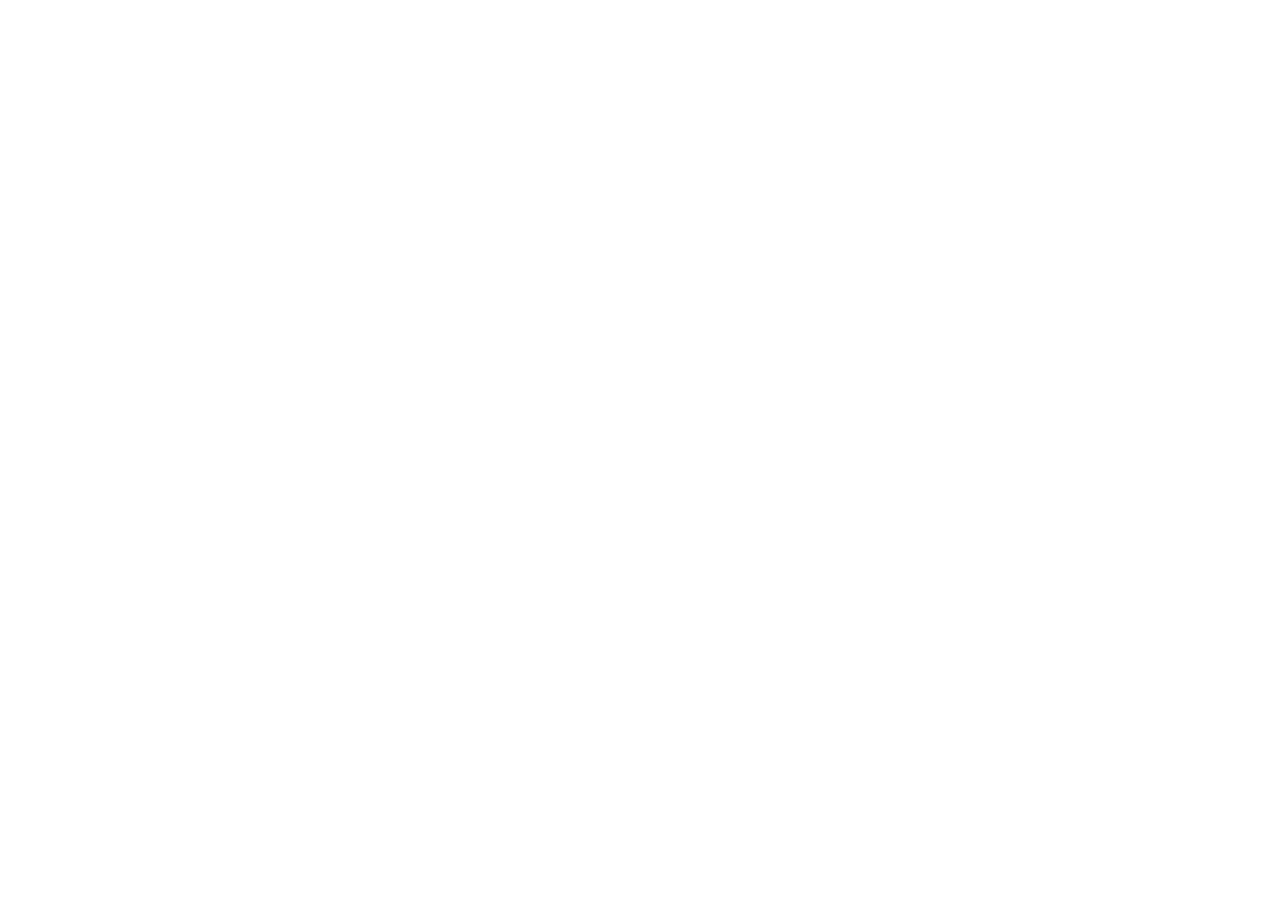
==== index.html @ adbd4cb7 "création du dépôt, arborescence des fichiers et structure HTML de base" ====
<!DOCTYPE html>
<html lang="en">
<head>
    <meta charset="UTF-8">
    <meta name="viewport" content="width=device-width, initial-scale=1.0">
    <title>AfriConnect Summit 2026 | Le Carrefour de la Tech Panafricaine</title>
    <link rel="stylesheet" href="css/style.css">
</head>
<body>
    












    <script src="js/main.js"></script>
</body>
</html>
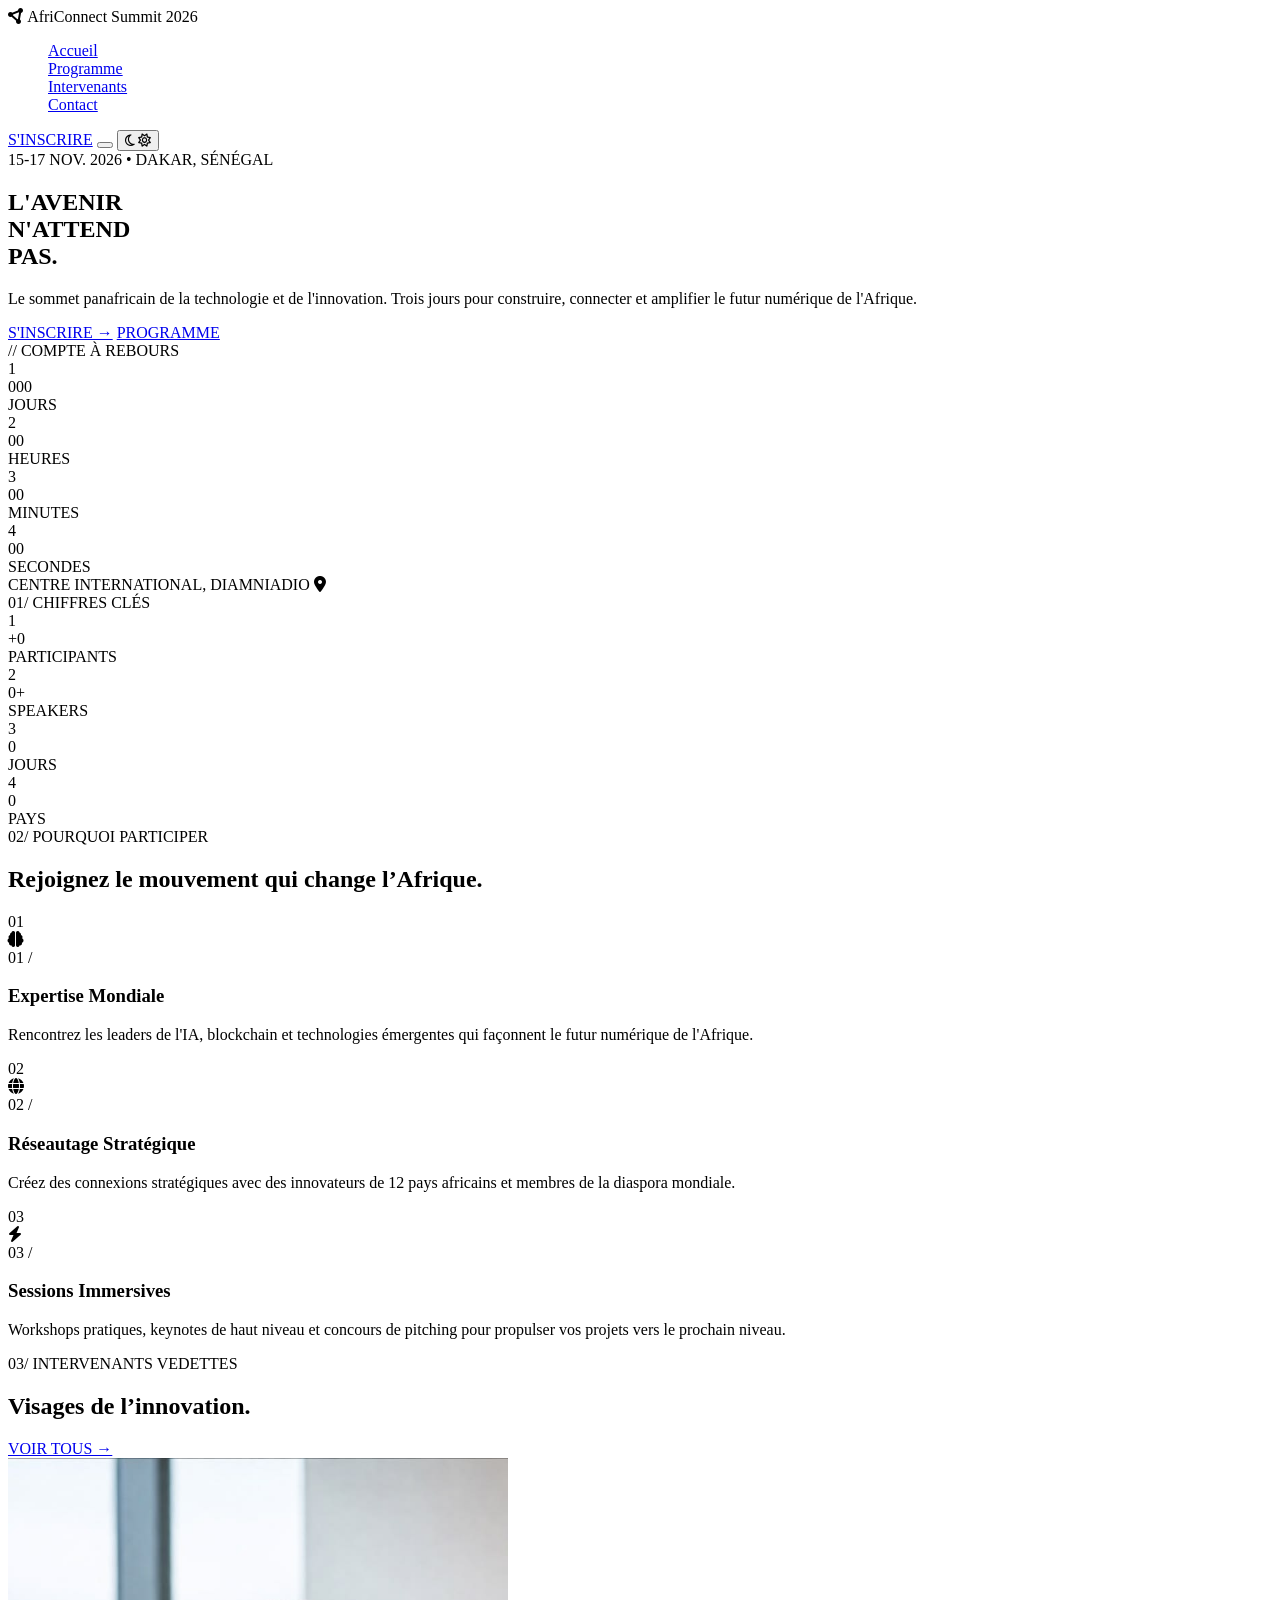
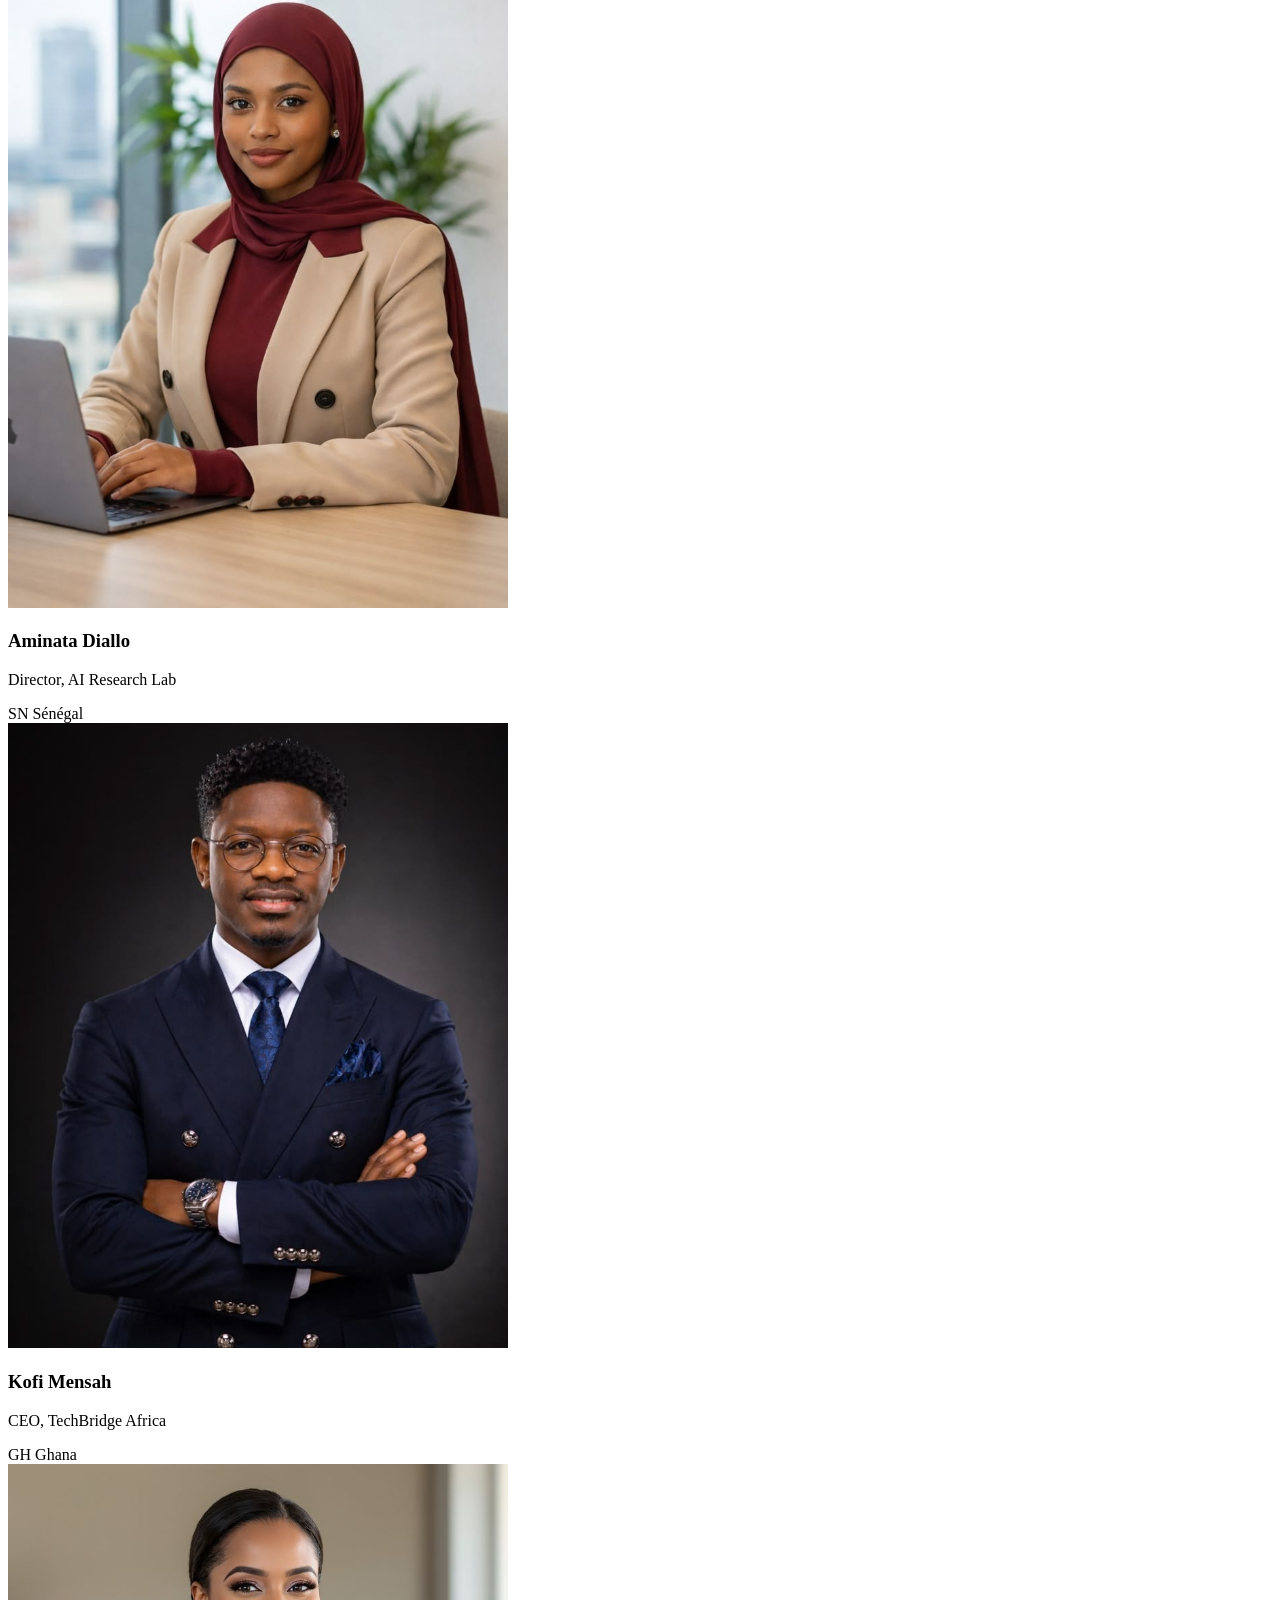
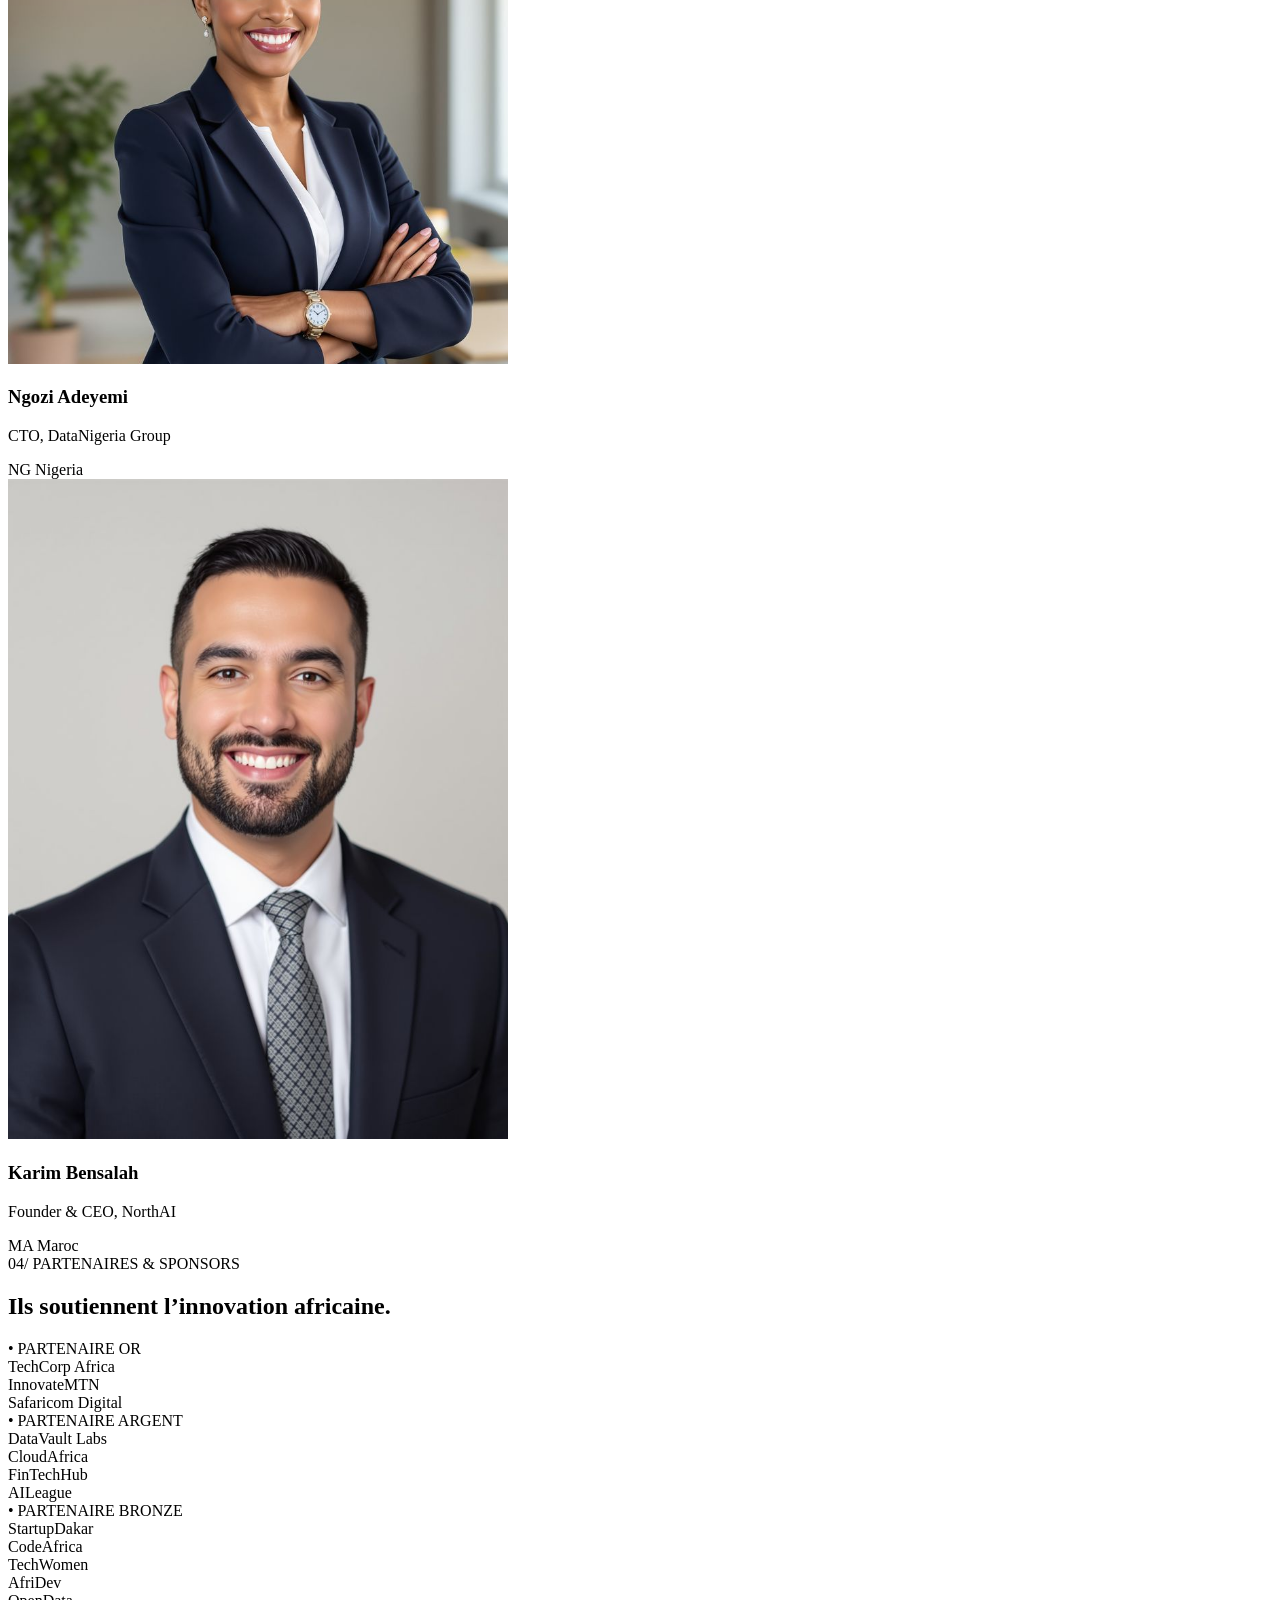
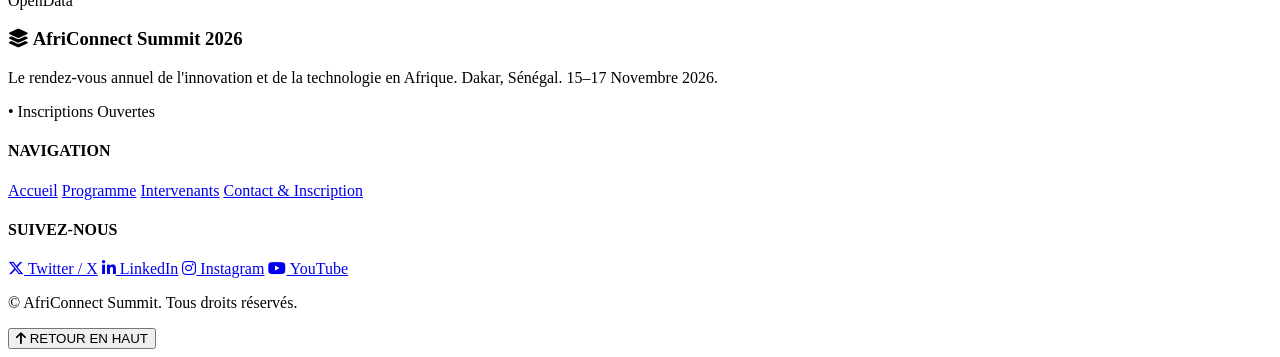
==== commit 5944c9ef: "HTML:structure complète des 4 pages avec sections et contenu texte" ====
--- a/index.html
+++ b/index.html
@@ -1,25 +1,363 @@
 <!DOCTYPE html>
-<html lang="en">
+<html lang="fr">
 <head>
     <meta charset="UTF-8">
     <meta name="viewport" content="width=device-width, initial-scale=1.0">
     <title>AfriConnect Summit 2026 | Le Carrefour de la Tech Panafricaine</title>
     <link rel="stylesheet" href="css/style.css">
+    <link rel="stylesheet" href="https://cdnjs.cloudflare.com/ajax/libs/font-awesome/6.4.0/css/all.min.css">
 </head>
 <body>
-    
-
-
-
-
-
-
-
-
-
-
-
-
-    <script src="js/main.js"></script>
+<nav class="navbar">
+  <div class="nav-container">
+    <i class="fa-solid fa-circle-nodes logo-icon"></i>
+    <span>AfriConnect <span class="anim-logo">Summit 2026</span></span>
+    
+    <ul class="nav-menu" id="navMenu" type="none">
+      <li class="li-nav"><a href="#index.html" class="nav-lien">Accueil</a></li>
+      <li class="li-nav"><a href="#programme.html" class="nav-lien">Programme</a></li>
+      <li class="li-nav"><a href="#intervenants.html" class="nav-lien">Intervenants</a></li>
+      <li class="li-nav"><a href="#contact.html" class="nav-lien">Contact</a></li>
+    </ul>
+    
+    <a href="#contact.html" class="cta-btn">S'INSCRIRE</a>
+    
+    <button class="hamburger" id="hamburger" aria-label="Ouvrir le menu">
+      <span class="bar"></span>
+      <span class="bar"></span>
+      <span class="bar"></span>
+    </button>
+    
+    <button id="mode-sombre" class="theme-btn" aria-label="Changer de thème">
+      <i class="fa-regular fa-moon icon-moon"></i>
+      <i class="fa-regular fa-sun icon-sun"></i>
+    </button>
+  </div>
+</nav>
+
+<section class="section">
+  <div class="hero-container">
+    
+    <div class="hero-content">
+      <div class="hero-meta fade-in">
+        <span class="meta-dot"></span> 15-17 NOV. 2026 • DAKAR, SÉNÉGAL
+      </div>
+      
+      <h1 class="hero-titre">
+        <span class="titre-noir">L'AVENIR</span><br>
+        <span class="titre-lumiere">N'ATTEND</span><br>
+        <span class="titre-noir">PAS.</span>
+      </h1>
+      
+      <p class="hero-soustitre">
+        Le sommet panafricain de la technologie et de l'innovation. 
+        Trois jours pour construire, connecter et amplifier le futur numérique de l'Afrique.
+      </p>
+      
+      <div class="hero-actions">
+        <a href="#inscrire" class="btn-primary">S'INSCRIRE &rarr;</a>
+        <a href="#programme" class="btn-secondary">PROGRAMME</a>
+      </div>
+    </div>
+
+    <div class="hero-comptearebours">
+      <div class="compte-rebours">// COMPTE À REBOURS</div>
+      
+      <div class="rebours-grille">
+        <div class="compte-box">
+          <span class="couleur-nombre">1</span>
+          <div class="nombre" id="jours">000</div>
+          <div class="label">JOURS</div>
+        </div>
+        
+        <div class="compte-box">
+          <span class="couleur-nombre">2</span>
+          <div class="nombre" id="heures">00</div>
+          <div class="label">HEURES</div>
+        </div>
+        
+        <div class="compte-box">
+          <span class="couleur-nombre">3</span>
+          <div class="nombre" id="minutes">00</div>
+          <div class="label">MINUTES</div>
+        </div>
+        
+        <div class="compte-box">
+          <span class="couleur-nombre">4</span>
+          <div class="nombre" id="secondes">00</div>
+          <div class="label">SECONDES</div>
+        </div>
+      </div>
+      
+      <div class="rebours-footer">
+        CENTRE INTERNATIONAL, DIAMNIADIO 
+        <i class="fa-solid fa-location-dot location-icon"></i>
+      </div>
+    </div>
+
+  </div>
+</section>
+
+<section class="chiffre-cles">
+  <div class="stat-container">
+    
+    <div class="entete">
+      <span class="section-nombre">01/</span>
+      <span class="section-titre">CHIFFRES CLÉS</span>
+    </div>
+
+    <div class="section-grille-cartes">
+      
+      <div class="section-carte carte-bleu">
+        <span class="couleur-chiffre">1</span>
+        <div class="stat-nombre">
+          <span>+</span><span class="compteur" data-target="1200">0</span>
+        </div>
+        <div class="stat-label">PARTICIPANTS</div>
+      </div>
+
+      <div class="section-carte carte-blanc">
+        <span class="couleur-chiffre">2</span>
+        <div class="stat-nombre">
+          <span class="compteur" data-target="48">0</span><span>+</span>
+        </div>
+        <div class="stat-label">SPEAKERS</div>
+      </div>
+
+      <div class="section-carte carte-neutre">
+        <span class="couleur-chiffre">3</span>
+        <div class="stat-nombre">
+          <span class="compteur" data-target="3">0</span>
+        </div>
+        <div class="stat-label">JOURS</div>
+      </div>
+
+      <div class="section-carte carte-blanc">
+        <span class="couleur-chiffre">4</span>
+        <div class="stat-nombre">
+          <span class="compteur" data-target="12">0</span>
+        </div>
+        <div class="stat-label">PAYS</div>
+      </div>
+
+    </div>
+  </div>
+</section>
+
+<section id="section-pourquoi" class="conteneur-pourquoi">
+  <div class="entete-pourquoi">
+    <span class="numero-section">02/</span>
+    <span class="titre-section">POURQUOI PARTICIPER</span>
+  </div>
+  
+  <h2 class="grand-titre">Rejoignez le mouvement qui change l’Afrique.</h2>
+
+  <div id="conteneur-arguments" class="liste-arguments">
+    
+    <div class="carte-argument anim-scroll">
+      <span class="filigrane-nombre">01</span>
+      <div class="conteneur-icone">
+        <i class="fa-solid fa-brain icone-bleue"></i>
+      </div>
+      <span class="petit-index">01 /</span>
+      <h3 class="titre-argument">Expertise Mondiale</h3>
+      <p class="description-argument">
+        Rencontrez les leaders de l'IA, blockchain et technologies émergentes qui façonnent le futur numérique de l'Afrique.
+      </p>
+    </div>
+
+    <div class="carte-argument anim-scroll">
+      <span class="filigrane-nombre">02</span>
+      <div class="conteneur-icone">
+        <i class="fa-solid fa-globe icone-bleue"></i>
+      </div>
+      <span class="petit-index">02 /</span>
+      <h3 class="titre-argument">Réseautage Stratégique</h3>
+      <p class="description-argument">
+        Créez des connexions stratégiques avec des innovateurs de 12 pays africains et membres de la diaspora mondiale.
+      </p>
+    </div>
+
+    <div class="carte-argument anim-scroll">
+      <span class="filigrane-nombre">03</span>
+      <div class="conteneur-icone">
+        <i class="fa-solid fa-bolt icone-bleue"></i>
+      </div>
+      <span class="petit-index">03 /</span>
+      <h3 class="titre-argument">Sessions Immersives</h3>
+      <p class="description-argument">
+        Workshops pratiques, keynotes de haut niveau et concours de pitching pour propulser vos projets vers le prochain niveau.
+      </p>
+    </div>
+  </div>
+</section>
+
+<section id="section-intervenants" class="conteneur-intervenants">
+  <div class="entete-intervenants">
+    <div class="titre-gauche">
+      <div class="meta-titre">
+        <span class="numero-section">03/</span>
+        <span class="titre-section">INTERVENANTS VEDETTES</span>
+      </div>
+      <h2 class="grand-titre">Visages de l’innovation.</h2>
+    </div>
+    <a href="intervenants.html" class="bouton-voir-tous">VOIR TOUS &rarr;</a>
+  </div>
+
+  <div class="grille-intervenants">
+    
+    <div class="carte-intervenant">
+      <div class="conteneur-image">
+        <img src="images/intervenants6.jpg " width="500px" alt="Aminata Diallo" class="image-portrait">
+        <div class="voile-degrade"></div>
+      </div>
+      <div class="infos-intervenant">
+        <h3 class="nom-intervenant">Aminata Diallo</h3>
+        <p class="poste-intervenant">Director, AI Research Lab</p>
+        <div class="badge-pays"><span class="code-pays">SN</span> Sénégal</div>
+      </div>
+    </div>
+
+    <div class="carte-intervenant active">
+      <div class="conteneur-image">
+        <img src="images/intervenants5.jpg" width="500px" alt="Kofi Mensah" class="image-portrait">
+        <div class="voile-degrade"></div>
+      </div>
+      <div class="infos-intervenant">
+        <h3 class="nom-intervenant">Kofi Mensah</h3>
+        <p class="poste-intervenant">CEO, TechBridge Africa</p>
+        <div class="badge-pays"><span class="code-pays">GH</span> Ghana</div>
+      </div>
+    </div>
+
+    <div class="carte-intervenant">
+      <div class="conteneur-image">
+        <img src="images/intervenants7.jpg" width="500px" alt="Ngozi Adeyemi" class="image-portrait">
+        <div class="voile-degrade"></div>
+      </div>
+      <div class="infos-intervenant">
+        <h3 class="nom-intervenant">Ngozi Adeyemi</h3>
+        <p class="poste-intervenant">CTO, DataNigeria Group</p>
+        <div class="badge-pays"><span class="code-pays">NG</span> Nigeria</div>
+      </div>
+    </div>
+
+    <div class="carte-intervenant">
+      <div class="conteneur-image">
+        <img src="images/intervenants9.jpg" width="500px" alt="Karim Bensalah" class="image-portrait">
+        <div class="voile-degrade"></div>
+      </div>
+      <div class="infos-intervenant">
+        <h3 class="nom-intervenant">Karim Bensalah</h3>
+        <p class="poste-intervenant">Founder & CEO, NorthAI</p>
+        <div class="badge-pays"><span class="code-pays">MA</span> Maroc</div>
+      </div>
+    </div>
+
+  </div>
+</section>
+
+<section id="section-sponsors" class="conteneur-sponsors">
+  <div class="entete-sponsors">
+    <span class="numero-section">04/</span>
+    <span class="titre-section">PARTENAIRES & SPONSORS</span>
+  </div>
+  
+  <h2 class="grand-titre">Ils soutiennent l’innovation africaine.</h2>
+
+  <div class="liste-sponsors">
+    
+    <div class="categorie-sponsors bloc-or">
+      <div class="separateur-sponsors">
+        <span class="puce-or">•</span> PARTENAIRE OR
+      </div>
+      <div class="grille-flex-logos">
+        <div class="bloc-logo logo-or">TechCorp Africa</div>
+        <div class="bloc-logo logo-or">InnovateMTN</div>
+        <div class="bloc-logo logo-or">Safaricom Digital</div>
+      </div>
+    </div>
+
+    <div class="categorie-sponsors bloc-argent">
+      <div class="separateur-sponsors">
+        <span class="puce-argent">•</span> PARTENAIRE ARGENT
+      </div>
+      <div class="grille-flex-logos">
+        <div class="bloc-logo logo-argent">DataVault Labs</div>
+        <div class="bloc-logo logo-argent">CloudAfrica</div>
+        <div class="bloc-logo logo-argent">FinTechHub</div>
+        <div class="bloc-logo logo-argent">AILeague</div>
+      </div>
+    </div>
+
+    <div class="categorie-sponsors bloc-bronze">
+      <div class="separateur-sponsors">
+        <span class="puce-bronze">•</span> PARTENAIRE BRONZE
+      </div>
+      <div class="grille-flex-logos">
+        <div class="bloc-logo logo-bronze">StartupDakar</div>
+        <div class="bloc-logo logo-bronze">CodeAfrica</div>
+        <div class="bloc-logo logo-bronze">TechWomen</div>
+        <div class="bloc-logo logo-bronze">AfriDev</div>
+        <div class="bloc-logo logo-bronze">OpenData</div>
+      </div>
+    </div>
+
+  </div>
+</section>
+<!-- footer -->
+<footer class="pied-de-page">
+  <div class="conteneur-pied">
+    
+    <div class="colonnes-pied">
+      <div class="colonne-info">
+        <h3 class="logo-sommet">
+          <i class="fa-solid fa-layer-group icone-logo"></i> 
+          AfriConnect <span class="texte-bleu">Summit 2026</span>
+        </h3>
+        <p class="description-sommet">
+          Le rendez-vous annuel de l'innovation et de la technologie en Afrique. Dakar, Sénégal. 15–17 Novembre 2026.
+        </p>
+        <div class="statut-inscription">
+          <span class="puce-inscription">•</span> Inscriptions Ouvertes
+        </div>
+      </div>
+
+      <div class="colonne-liens">
+        <h4 class="titre-colonne">NAVIGATION</h4>
+        <nav class="liens-navigation">
+          <a href="#accueil">Accueil</a>
+          <a href="#programme">Programme</a>
+          <a href="#intervenants">Intervenants</a>
+          <a href="#contact">Contact & Inscription</a>
+        </nav>
+      </div>
+
+      <div class="colonne-liens">
+        <h4 class="titre-colonne">SUIVEZ-NOUS</h4>
+        <nav class="liens-navigation">
+          <a href="https://twitter.com" target="_blank" rel="noopener"><i class="fa-brands fa-x-twitter icone-reseau"></i> Twitter / X</a>
+          <a href="https://linkedin.com" target="_blank" rel="noopener"><i class="fa-brands fa-linkedin-in icone-reseau"></i> LinkedIn</a>
+          <a href="https://instagram.com" target="_blank" rel="noopener"><i class="fa-brands fa-instagram icone-reseau"></i> Instagram</a>
+          <a href="https://youtube.com" target="_blank" rel="noopener"><i class="fa-brands fa-youtube icone-reseau"></i> YouTube</a>
+        </nav>
+      </div>
+    </div>
+
+    <div class="barre-basse">
+      <p class="texte-copyright">
+        &copy; <span id="annee-dynamique"></span> AfriConnect Summit. Tous droits réservés.
+      </p>
+      
+    </div>
+
+  </div>
+
+      <button id="bouton-retour-haut" class="action-retour-haut">
+        <i class="fa-solid fa-arrow-up"></i> RETOUR EN HAUT
+      </button>
+</footer>
+
+<script src="js/main.js"></script>
 </body>
 </html>
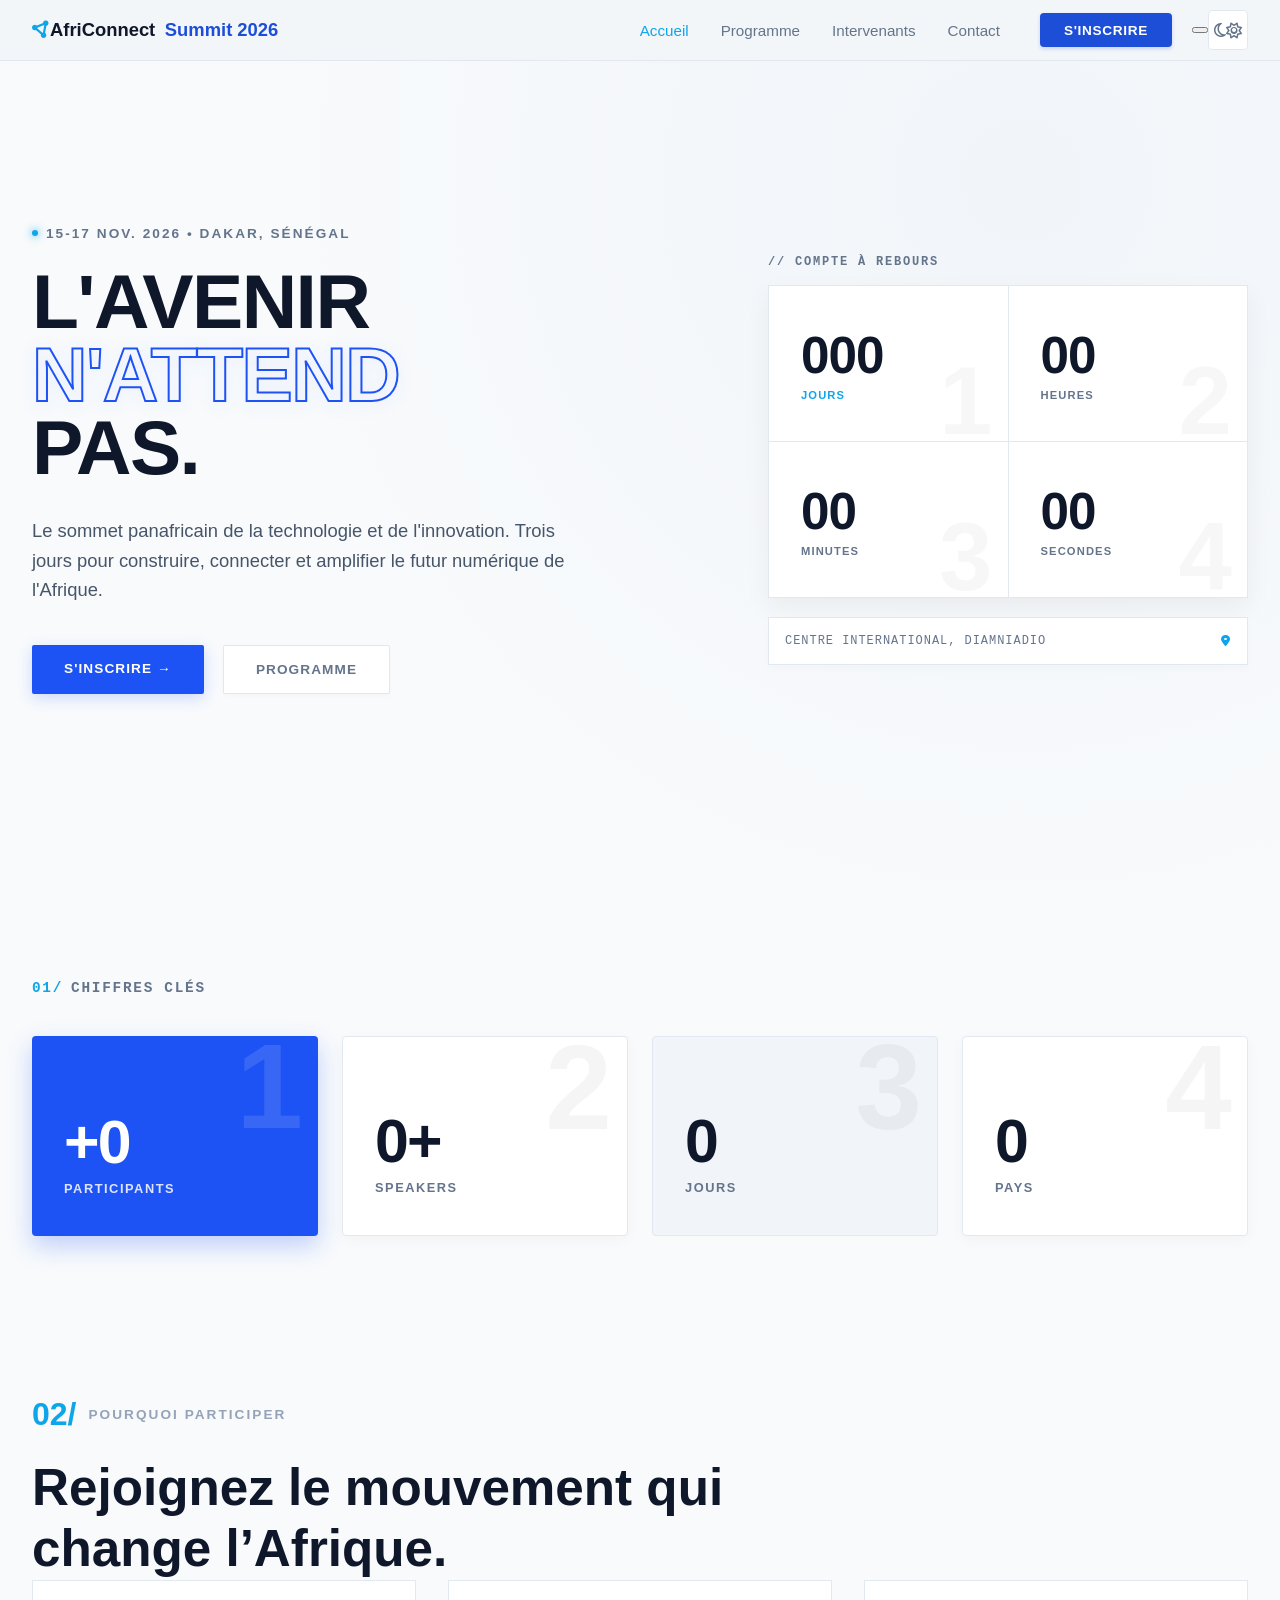
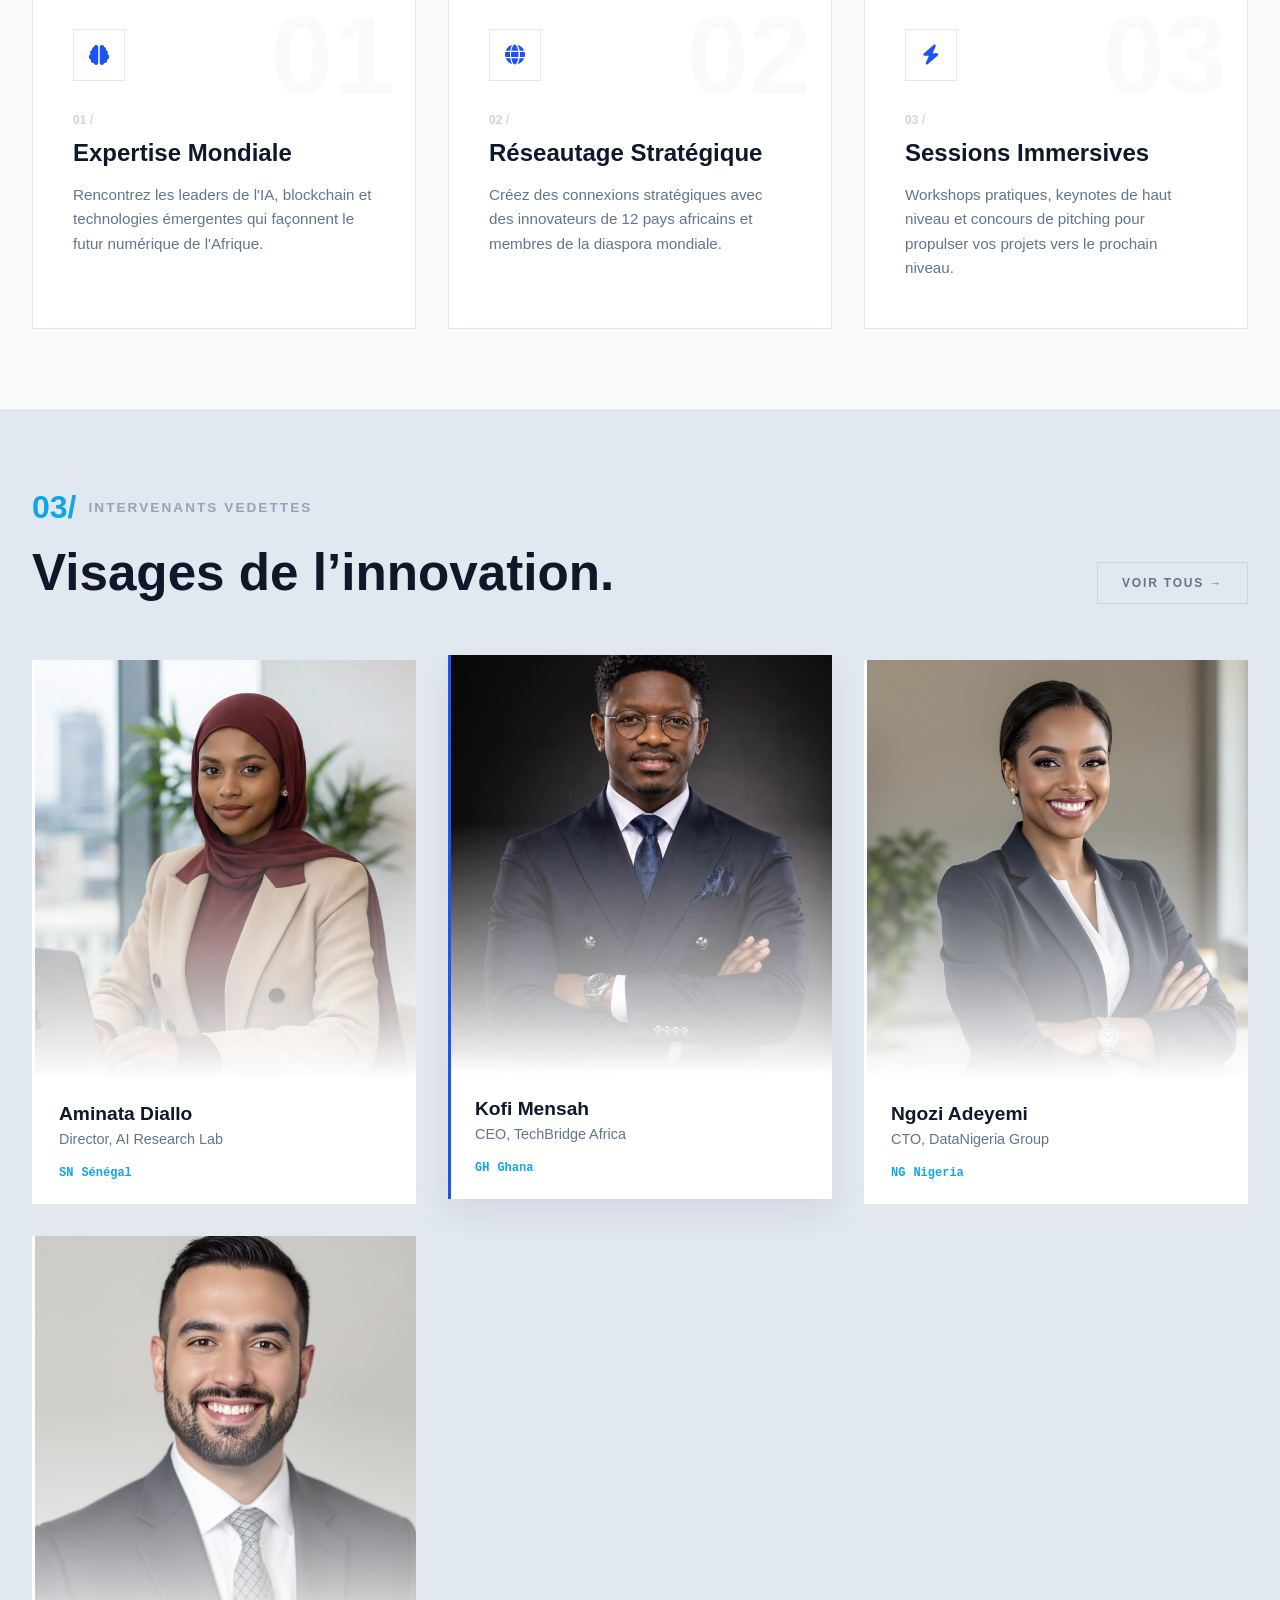
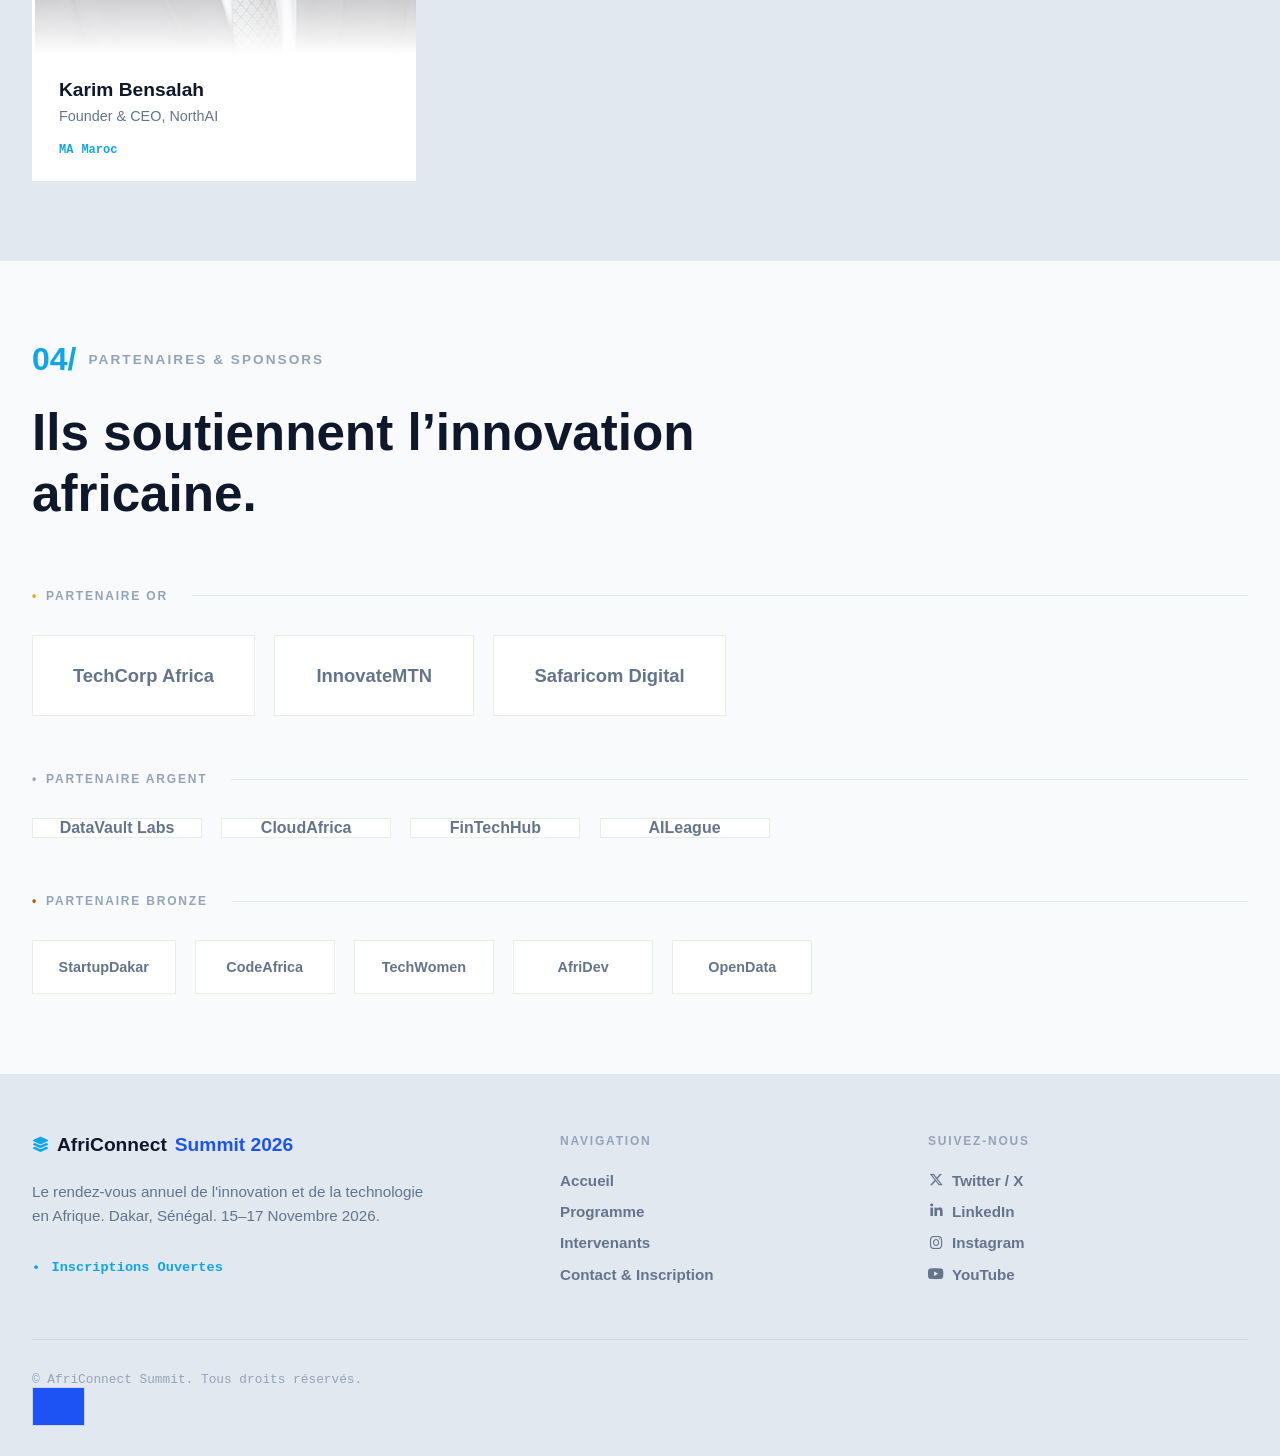
==== commit 0330af35: "style: ajout du CSS bento grid, hero, catégories et responsive Détails : - Définition des variables," ====
--- a/index.html
+++ b/index.html
@@ -353,9 +353,9 @@
 
   </div>
 
-      <button id="bouton-retour-haut" class="action-retour-haut">
-        <i class="fa-solid fa-arrow-up"></i> RETOUR EN HAUT
-      </button>
+      <button id="btn-retour-haut" class="action-retour-haut" type="button" aria-label="Retour en haut de page">
+  <i class="fa-solid fa-arrow-up icone-fleche"></i>
+</button>
 </footer>
 
 <script src="js/main.js"></script>
--- a/css/style.css
+++ b/css/style.css
@@ -0,0 +1,2941 @@
+
+/* ========== INDEX HTML========= */
+/* 
+   1. PALETTE DE COULEURS ET VARIABLES CSS (THEMING)
+    */
+
+/* Variables globales applicables par défaut (Mode Clair) */
+:root {
+  --bg-navbar: #f3f6f9;        /* Couleur de fond de la barre de navigation (gris/bleu très clair) */
+  --text-main: #1e293b;        /* Couleur principale du texte (sombre pour la lisibilité) */
+  --text-muted: #64748b;       /* Couleur secondaire pour le texte discret ou inactif */
+  --primary-color: #1d4ed8;    /* Couleur primaire (bleu royal pour l'accentuation et boutons) */
+  --accent-cyan: #0ea5e9;       /* Couleur d'accentuation (cyan pour le logo et liens actifs) */
+  --border-color: #e2e8f0;     /* Couleur de la bordure inférieure de la navbar */
+  --btn-theme-bg: #ffffff;     /* Couleur de fond du bouton de bascule de thème */
+  --transition: all 0.25s ease;/* Transition fluide pour tous les effets de survol/changements */
+}
+
+/* Redéfinition des variables pour le Mode Sombre (Activé via l'attribut data-theme="dark") */
+[data-theme="dark"] {
+  --bg-navbar: #0f172a;        /* Fond de la navbar en bleu très sombre */
+  --text-main: #f8fafc;        /* Texte principal en blanc/gris très clair */
+  --text-muted: #94a3b8;       /* Texte secondaire en gris clair */
+  --primary-color: #3b82f6;    /* Bleu plus vif et lumineux adapté aux fonds sombres */
+  --border-color: #1e293b;     /* Bordure sombre pour un contraste doux */
+  --btn-theme-bg: #1e293b;     /* Fond du bouton de thème assorti au fond sombre */
+}
+
+/* 
+   2. STYLES GÉNÉRAUX ETRÉINITIALISATION (BASE)
+    */
+
+/* Styles appliqués sur tout le corps de la page */
+body {
+  margin: 0;                   /* Annulation des marges par défaut du navigateur */
+  font-family: 'Segoe UI', Roboto, Helvetica, Arial, sans-serif; /* Police moderne et lisible */
+}
+
+/*
+   3. STRUCTURE ET CONTENEUR DE LA NAVBAR
+    */
+
+/* Bloc principal de la barre de navigation */
+.navbar {
+  position: fixed;             /* Maintient la navbar accrochée en haut lors du défilement */
+  top: 0;                      /* Aligne la navbar tout en haut */
+  left: 0;                     /* Aligne la navbar tout à gauche */
+  width: 100%;                 /* Étend la navbar sur toute la largeur de l'écran */
+  background-color: var(--bg-navbar); /* Applique la couleur de fond dynamique */
+  border-bottom: 1px solid var(--border-color); /* Ajoute une bordure subtile en bas */
+  z-index: 1000;               /* Assure que la navbar reste au-dessus des autres éléments */
+  transition: var(--transition); /* Anime le changement de couleur de fond (mode clair/sombre) */
+}
+
+/* Conteneur interne permettant de centrer et limiter la largeur du contenu */
+.nav-container {
+  display: flex;               /* Active le mode Flexbox pour aligner les enfants sur une ligne */
+  justify-content: space-between; /* Espace équitablement le logo, le menu et les actions */
+  align-items: center;         /* Aligne verticalement tous les éléments au centre */
+  max-width: 1400px;           /* Empêche le contenu de trop s'étaler sur les grands écrans */
+  margin: 0 auto;              /* Centre le conteneur horizontalement dans la page */
+  padding: 0.75rem 2rem;       /* Espacement interne (haut/bas 0.75rem, gauche/droite 2rem) */
+  height: 60px;                /* Fixe la hauteur totale de la barre de navigation */
+  box-sizing: border-box;      /* Inclut le padding et la bordure dans le calcul des 60px */
+}
+
+/* 
+   4. MARQUE ET LOGO
+    */
+
+/* Conteneur du logo (icône + texte) */
+.nav-container > span {
+  display: flex;               /* Aligne l'icône et le texte côte à côte */
+  align-items: center;         /* Aligne verticalement l'icône et le texte */
+  gap: 0.4rem;                 /* Définit un espace de 0.4rem entre l'icône et le texte */
+  font-weight: 700;            /* Met le texte du logo en gras */
+  font-size: 1.15rem;          /* Définit la taille du texte du logo */
+  color: var(--text-main);     /* Applique la couleur de texte principale */
+  user-select: none;           /* Empêche la sélection accidentelle du texte au clic */
+}
+
+/* Style de l'icône dans le logo */
+.logo-icon {
+  font-size: 1.1rem;           /* Ajuste la taille de l'icône du logo */
+  color: var(--accent-cyan);   /* Applique la couleur cyan dynamique */
+}
+
+/* Style de la partie animée/spéciale du texte du logo ("Summit 2026") */
+.anim-logo {
+  color: var(--primary-color); /* Applique la couleur bleu royal dynamique */
+  font-weight: 700;            /* S'assure que le texte reste bien en gras */
+  margin-left: 0.2rem;         /* Décale légèrement la partie bleue vers la droite */
+}
+
+/* 
+   5. MENU DE NAVIGATION ET LIENS
+    */
+
+/* Liste des liens de navigation */
+.nav-menu {
+  display: flex;               /* Aligne les éléments `<li>` horizontalement */
+  list-style: none;            /* Supprime les puces par défaut de la liste `<ul>` */
+  gap: 2rem;                   /* Espace de 2rem entre chaque lien du menu */
+  margin: 0;                   /* Annule les marges par défaut de la liste */
+  padding: 0;                  /* Annule les rembourrages par défaut de la liste */
+  margin-left: auto;           /* Pousse le menu vers la droite en occupant l'espace libre */
+  margin-right: 2.5rem;        /* Ajoute un espace à droite avant les boutons d'action */
+}
+
+/* Éléments individuels de la liste du menu */
+.li-nav {
+  display: flex;               /* Flexbox pour aligner parfaitement le contenu du `<li>` */
+  align-items: center;         /* Aligne verticalement le lien à l'intérieur de la puce */
+}
+
+/* Balises d'ancres/liens dans la navigation */
+.nav-lien {
+  text-decoration: none;       /* Supprime le soulignement par défaut des liens */
+  color: var(--text-muted);     /* Applique la couleur grise inactive */
+  font-weight: 500;            /* Épaisseur de texte moyenne */
+  font-size: 0.95rem;          /* Taille de police des liens */
+  transition: var(--transition); /* Animation fluide lors du changement de couleur */
+}
+
+/* Effets au survol et états actifs sur les liens */
+.nav-lien:hover, 
+.nav-lien.active,
+.nav-lien[href="#index.html"] {
+  color: var(--accent-cyan);   /* Change la couleur en cyan au survol ou si la page est active */
+}
+
+/* 
+   6. BOUTONS D'ACTION (CTA ET THÈME)
+    */
+
+/* Bouton principal d'action (S'inscrire) */
+.cta-btn {
+  background-color: var(--primary-color); /* Fond bleu royal dynamique */
+  color: #ffffff;                         /* Texte toujours blanc pour un fort contraste */
+  text-decoration: none;                  /* Supprime le soulignement du lien */
+  padding: 0.6rem 1.5rem;                  /* Rembourrage interne (haut/bas 0.6rem, gauche/droite 1.5rem) */
+  font-weight: 700;                        /* Texte en gras */
+  font-size: 0.85rem;                      /* Taille de police */
+  letter-spacing: 0.05em;                  /* Légère espacement entre les lettres */
+  border-radius: 4px;                      /* Arrondit légèrement les coins */
+  transition: var(--transition);           /* Animation douce des propriétés CSS */
+  box-shadow: 0 2px 4px rgba(29, 78, 216, 0.2); /* Ombre portée légère */
+  white-space: nowrap;                     /* Empêche le texte du bouton de passer à la ligne */
+  margin-right: 1.25rem;                   /* Espace à droite pour séparer du bouton de thème */
+}
+
+/* Survol du bouton S'inscrire */
+.cta-btn:hover {
+  opacity: 0.9;                            /* Diminue légèrement l'opacité pour donner un retour visuel */
+}
+
+/* Bouton carré pour la bascule du thème (Clair/Sombre) */
+.theme-btn {
+  background-color: var(--btn-theme-bg);   /* Couleur de fond selon le thème */
+  border: 1px solid var(--border-color);    /* Fine bordure grise ou sombre */
+  width: 40px;                             /* Largeur fixe du carré */
+  height: 40px;                            /* Hauteur fixe du carré */
+  display: flex;                           /* Mode Flexbox pour le centrage de l'icône */
+  align-items: center;                     /* Centre l'icône verticalement */
+  justify-content: center;                 /* Centre l'icône horizontalement */
+  cursor: pointer;                         /* Transforme le pointeur de la souris en main */
+  border-radius: 4px;                      /* Coins légèrement arrondis */
+  color: var(--text-muted);                /* Couleur par défaut de l'icône */
+  transition: var(--transition);           /* Animation fluide lors du survol ou changement */
+  flex-shrink: 0;                          /* Empêche le bouton de rétrécir si le conteneur manque d'espace */
+}
+
+/* Taille de l'icône à l'intérieur du bouton thème */
+.theme-btn i {
+  font-size: 1rem;                         /* Taille de l'icône de lune/soleil */
+}
+
+/* Gestion de l'affichage de l'icône du soleil */
+.icon-sun {
+  display: none;                           /* Masqué par défaut en mode clair */
+}
+
+/* Survol du bouton de thème */
+.theme-btn:hover {
+  color: var(--primary-color);             /* L'icône passe en couleur primaire au survol */
+  border-color: var(--primary-color);      /* La bordure passe en couleur primaire au survol */
+}
+
+/* 
+   7. COMPENSATION DE LA NAVBAR FIXE SUR LE CONTENU
+    */
+
+/* Évite que la première section sous la navbar ne soit masquée par `position: fixed` */
+.hero, 
+section:first-of-type {
+  padding-top: 60px;                       /* Ajoute un espace en haut égal à la hauteur de la navbar (60px) */
+}
+
+/* --------SECTION HERO-------- */
+
+/* 
+   1. STYLES GÉNÉRAUX & VARIABLES CSS (MODE CLAIR)
+   = */
+
+:root {
+  /* Fond clair avec un léger dégradé bleuté pour rester moderne */
+  --hero-bg: radial-gradient(circle at 80% 20%, #f1f5f9 0%, #f8fafc 60%);
+  --text-main: #0f172a;        /* Bleu nuit très sombre presque noir */
+  --text-muted: #64748b;       /* Gris pour les sous-titres et détails */
+  --blue-primary: #1d53f5;     /* Bleu royal dynamique */
+  --blue-glow: rgba(29, 83, 245, 0.15); /* Ombre/Lueur bleue douce */
+  --border-color: #e2e8f0;     /* Bordures claires et discrètes */
+  --accent-cyan: #0ea5e9;      /* Cyan pour le point et la localisation */
+}
+
+/* Réinitialisation de base du corps de page */
+body {
+  margin: 0;                   /* Supprime les marges par défaut */
+  padding: 0;                  /* Supprime les rembourrages par défaut */
+  background-color: #f8fafc;   /* Fond clair de secours */
+  font-family: 'Segoe UI', Roboto, Helvetica, sans-serif; /* Typographie moderne */
+  color: var(--text-main);     /* Couleur de texte principale */
+  overflow-x: hidden;          /* Évite le défilement horizontal parasite */
+}
+
+/* 
+   2. SECTION HERO & CONTENEUR (GRILLE)
+    */
+
+/* Section globale occupant au moins tout l'écran */
+.section {
+  min-height: 100vh;           /* Occupe au moins 100% de la hauteur de l'écran */
+  width: 100%;                 /* Prend toute la largeur */
+  background: var(--hero-bg);  /* Applique le dégradé clair */
+  display: flex;               /* Flexbox pour centrer le conteneur */
+  align-items: center;         /* Centrage vertical */
+  justify-content: center;     /* Centrage horizontal */
+  padding: 80px 2rem 40px 2rem;/* Espace interne en haut (compensation navbar) et en bas */
+  box-sizing: border-box;      /* Inclut le padding dans le calcul de la taille */
+}
+
+/* Conteneur principal séparé en 2 colonnes */
+.hero-container {
+  max-width: 1300px;           /* Largeur maximale pour éviter le trop grand étalement */
+  width: 100%;                 /* S'adapte à la largeur du parent */
+  display: grid;               /* Disposition en grille CSS */
+  grid-template-columns: 1.2fr 1fr; /* 60% colonne gauche (texte), 40% droite (compteur) */
+  gap: 4rem;                   /* Espace généreux entre la gauche et la droite */
+  align-items: center;         /* Alignement vertical centré des deux colonnes */
+}
+
+/* Bloc d'emballage du contenu textuel (gauche) */
+.hero-content {
+  display: flex;               /* Empilement vertical des éléments textuels */
+  flex-direction: column;      /* Disposition en colonne */
+}
+
+/* 
+   3. COLONNE GAUCHE : TYPOGRAPHIE ET BOUTONS
+   */
+
+/* Ligne supérieure d'information (Date et Lieu) */
+.hero-meta {
+  font-size: 0.85rem;          /* Petite taille style metadata */
+  letter-spacing: 0.15em;      /* Espacement aéré entre les lettres */
+  color: var(--text-muted);     /* Couleur grise discrète */
+  display: flex;               /* Flexbox pour aligner le point et le texte */
+  align-items: center;         /* Centrage vertical */
+  gap: 0.5rem;                 /* Espace entre le point cyan et le texte */
+  margin-bottom: 1.5rem;       /* Marge sous la ligne méta */
+  font-weight: 600;            /* Texte semi-gras */
+}
+
+/* Petit point lumineux cyan */
+.meta-dot {
+  width: 6px;                  /* Largeur du point */
+  height: 6px;                 /* Hauteur du point */
+  background-color: var(--accent-cyan); /* Couleur cyan */
+  border-radius: 50%;          /* Forme parfaitement ronde */
+  box-shadow: 0 0 8px var(--accent-cyan); /* Effet d'éclat lumineux cyan */
+}
+
+/* Grand titre de l'événement */
+.hero-titre {
+  font-size: clamp(3.5rem, 6vw, 5.5rem); /* Taille réactive selon la largeur de l'écran */
+  font-weight: 900;            /* Épaisseur de police maximale */
+  line-height: 0.95;           /* Interligne serré très esthétique */
+  letter-spacing: -0.02em;     /* Rapproche légèrement les lettres pour l'impact */
+  margin: 0 0 2rem 0;          /* Marge sous le titre */
+  color: var(--text-main);     /* Couleur sombre principale */
+}
+
+/* Style solide pour "L'AVENIR" et "PAS." */
+.titre-noir {
+  color: var(--text-main);     /* Bleu nuit très sombre */
+}
+
+/* Effet de contour en bleu sur "N'ATTEND" */
+.titre-lumiere {
+  color: transparent;          /* Rend le fond des lettres transparent */
+  -webkit-text-stroke: 2px var(--blue-primary); /* Contour bleu royal */
+  filter: drop-shadow(0 2px 8px var(--blue-glow)); /* Légère ombre bleue diffuse */
+}
+
+/* Sous-titre descriptif */
+.hero-soustitre {
+  color: #475569;              /* Gris foncé lisible */
+  font-size: 1.15rem;          /* Taille confortable pour la lecture */
+  line-height: 1.6;            /* Interligne aéré */
+  max-width: 540px;            /* Limite la largeur du paragraphe */
+  margin: 0 0 2.5rem 0;        /* Marge sous le paragraphe */
+}
+
+/* Conteneur des boutons d'action */
+.hero-actions {
+  display: flex;               /* Place les boutons côte à côte */
+  gap: 1.2rem;                 /* Espace entre le bouton principal et secondaire */
+}
+
+/* Styles communs pour les boutons principal et secondaire */
+.btn-primary, 
+.btn-secondary {
+  text-decoration: none;       /* Supprime le soulignement par défaut des liens */
+  font-weight: 700;            /* Texte en gras */
+  font-size: 0.85rem;          /* Taille du texte des boutons */
+  letter-spacing: 0.08em;      /* Espacement des lettres */
+  padding: 1rem 2rem;          /* Rembourrage interne */
+  border-radius: 2px;          /* Angles très légèrement adoucis */
+  transition: all 0.25s ease;  /* Transition douce pour l'effet de survol */
+}
+
+/* Bouton principal : S'INSCRIRE -> */
+.btn-primary {
+  background-color: var(--blue-primary); /* Fond bleu royal */
+  color: #ffffff;                        /* Texte blanc */
+  box-shadow: 0 4px 15px rgba(29, 83, 245, 0.2); /* Ombre bleutée sous le bouton */
+}
+
+/* Survol du bouton principal */
+.btn-primary:hover {
+  background-color: #1545cc;   /* Bleu un peu plus foncé au survol */
+  transform: translateY(-2px); /* Décollement léger vers le haut */
+}
+
+/* Bouton secondaire : PROGRAMME */
+.btn-secondary {
+  background-color: #ffffff;   /* Fond blanc */
+  color: var(--text-muted);     /* Texte gris */
+  border: 1px solid var(--border-color); /* Fine bordure claire */
+  box-shadow: 0 2px 4px rgba(0, 0, 0, 0.02); /* Ombre très discrète */
+}
+
+/* Survol du bouton secondaire */
+.btn-secondary:hover {
+  border-color: var(--text-main); /* La bordure devient sombre au survol */
+  color: var(--text-main);        /* Le texte devient sombre au survol */
+}
+
+/* 
+   4. COLONNE DROITE : COMPTE À REBOURS
+    */
+
+/* Conteneur global de la colonne de droite */
+.hero-comptearebours {
+  width: 100%;                 /* Occupe la largeur de la colonne */
+  max-width: 480px;            /* Limite la largeur maximale */
+  justify-self: end;           /* S'aligne vers la droite dans la grille */
+}
+
+/* En-tête "// COMPTE À REBOURS" */
+.compte-rebours {
+  font-size: 0.75rem;          /* Petite taille style console */
+  letter-spacing: 0.15em;      /* Espacement large */
+  color: var(--text-muted);    /* Couleur grise discrète */
+  margin-bottom: 1rem;         /* Espace avant la grille */
+  font-weight: 600;           /* Texte semi-gras */
+  font-family: monospace, monospace; /* Style typographique tech/code */
+}
+
+/* Grille 2x2 des 4 blocs du compte à rebours */
+.rebours-grille {
+  display: grid;               /* Disposition en grille */
+  grid-template-columns: 1fr 1fr; /* 2 colonnes de largeur égale */
+  gap: 1px;                    /* Espace de 1px créant la bordure interne entre les cases */
+  background-color: var(--border-color); /* Couleur de fond servant de bordure pour le gap */
+  border: 1px solid var(--border-color); /* Bordure extérieure de la grille */
+  box-shadow: 0 10px 25px rgba(0, 0, 0, 0.05); /* Ombre douce de la grille */
+}
+
+/* Carte individuelle de temps */
+.compte-box {
+  background-color: #ffffff;   /* Fond blanc pour chaque case */
+  padding: 2.5rem 2rem;        /* Rembourrage interne généreux */
+  position: relative;          /* Nécessaire pour positionner les numéros 1, 2, 3, 4 */
+  overflow: hidden;            /* Empêche le chiffre en filigrane de dépasser */
+  display: flex;               /* Organisation en colonne */
+  flex-direction: column;      /* Alignement vertical des éléments internes */
+}
+
+/* Chiffres géants d'indexation en arrière-plan (1, 2, 3, 4) */
+.couleur-nombre {
+  position: absolute;          /* Positionnement absolu dans la case */
+  right: 15px;                 /* Calé à droite */
+  bottom: -15px;               /* Légèrement décalé vers le bas */
+  font-size: 6rem;             /* Taille géante */
+  font-weight: 900;            /* Très gras */
+  color: rgba(0, 0, 0, 0.03);  /* Filigrane extrêmement discret pour le mode clair */
+  user-select: none;           /* Rend le chiffre non sélectionnable au curseur */
+  z-index: 1;                  /* Placé derrière les chiffres principaux */
+}
+
+/* Grands chiffres dynamiques (000, 00, etc.) */
+.nombre {
+  font-size: 3.2rem;           /* Taille d'affichage imposante */
+  font-weight: 700;            /* Texte en gras */
+  letter-spacing: -0.02em;     /* Chiffres légèrement rapprochés */
+  color: var(--text-main);     /* Couleur sombre */
+  margin-bottom: 0.25rem;      /* Espace sous les chiffres */
+  z-index: 2;                  /* Passe au-dessus du filigrane */
+}
+
+/* Libellés des sous-titres ("JOURS", "HEURES", etc.) */
+.label {
+  font-size: 0.7rem;           /* Petite taille */
+  font-weight: 700;            /* Texte en gras */
+  letter-spacing: 0.1em;       /* Espacement des lettres */
+  color: var(--text-muted);    /* Couleur grise */
+  z-index: 2;                  /* Passe au-dessus du filigrane */
+}
+
+/* Accentuation de couleur pour le premier bloc ("JOURS") */
+.compte-box:first-child .label {
+  color: var(--accent-cyan);   /* Couleur cyan pour faire ressortir la première case */
+}
+
+/* Pied du compte à rebours (Lieu + Icône) */
+.rebours-footer {
+  margin-top: 1.2rem;          /* Espacement au-dessus du pied */
+  border: 1px solid var(--border-color); /* Fine bordure d'encadrement */
+  padding: 1rem;               /* Rembourrage interne */
+  font-size: 0.75rem;          /* Petite taille tech */
+  letter-spacing: 0.08em;      /* Espacement des lettres */
+  color: var(--text-muted);    /* Couleur grise */
+  display: flex;               /* Flexbox pour aligner le texte et l'icône */
+  justify-content: space-between; /* Pousse l'icône à l'extrémité droite */
+  align-items: center;         /* Centrage vertical */
+  background-color: #ffffff;   /* Fond blanc */
+  box-shadow: 0 4px 10px rgba(0, 0, 0, 0.02); /* Ombre portée discrète */
+  font-family: monospace, monospace; /* Style console tech */
+}
+
+/* Icône de localisation cyan */
+.location-icon {
+  color: var(--accent-cyan);   /* Couleur cyan lumineuse */
+}
+
+/* 
+   5. ANIMATIONS CSS AU CHARGEMENT (COMPATIBILITÉ CLASSES HTML)
+    */
+
+/* Animation de fondue simple */
+.fade-in {
+  opacity: 0;
+  animation: fadeIn 1s forwards ease-out;
+}
+
+/* Animation de fondue avec remontée vers le haut */
+.fade-in-up {
+  opacity: 0;
+  transform: translateY(30px);
+  animation: fadeInUp 0.8s forwards cubic-bezier(0.2, 0.8, 0.2, 1);
+}
+
+/* Décalages temporels (Delays) pour l'effet en cascade */
+.delay-1 { animation-delay: 0.2s; }
+.delay-2 { animation-delay: 0.4s; }
+.delay-3 { animation-delay: 0.6s; }
+.delay-4 { animation-delay: 0.8s; }
+
+/* Keyframes de l'animation de fondue */
+@keyframes fadeIn {
+  to { 
+    opacity: 1; 
+  }
+}
+
+/* Keyframes de l'animation de remontée */
+@keyframes fadeInUp {
+  to {
+    opacity: 1;
+    transform: translateY(0);
+  }
+}
+
+/* ------------------CHIFFRE CLES---------- */
+/* ==========================================================================
+   1. SECTION CHIFFRES CLÉS (SECTION GLOBALE)
+   ========================================================================== */
+
+/* Section principale des chiffres clés */
+.chiffre-cles {
+  width: 100%;                 /* Occupe toute la largeur */
+  padding: 80px 2rem;          /* Espacement interne haut/bas et sur les côtés */
+  background-color: #f8fafc;   /* Fond clair assorti au reste du site */
+  box-sizing: border-box;      /* Inclut le padding dans le calcul de la taille */
+}
+
+/* Conteneur pour centrer la section et limiter sa largeur */
+.stat-container {
+  max-width: 1300px;           /* Largeur maximale identique à la navbar et au hero */
+  margin: 0 auto;              /* Centrage horizontal dans la page */
+  display: flex;               /* Flexbox pour empiler l'en-tête et la grille */
+  flex-direction: column;      /* Disposition verticale */
+  gap: 2.5rem;                 /* Espace entre l'en-tête (01/ CHIFFRES CLÉS) et les cartes */
+}
+
+/* ==========================================================================
+   2. EN-TÊTE DE LA SECTION (01/ CHIFFRES CLÉS)
+   ========================================================================== */
+
+/* Bloc d'en-tête de section */
+.entete {
+  display: flex;               /* Alignement horizontal du numéro et du titre */
+  align-items: center;         /* Centrage vertical */
+  gap: 0.5rem;                 /* Espace entre "01/" et "CHIFFRES CLÉS" */
+  font-family: monospace, monospace; /* Style typographique console/code */
+  font-size: 0.9rem;           /* Taille de police discrete et professionnelle */
+  letter-spacing: 0.12em;      /* Espacement entre les lettres */
+  font-weight: 700;            /* Texte en gras */
+}
+
+/* Numéro de la section ("01/") en cyan */
+.section-nombre {
+  color: #0ea5e9;              /* Cyan identique à la charte graphique */
+}
+
+/* Titre de la section ("CHIFFRES CLÉS") */
+.section-titre {
+  color: #64748b;              /* Gris secondaire lisible */
+}
+
+/* ==========================================================================
+   3. GRILLE ET CARTES DE STATISTIQUES
+   ========================================================================== */
+
+/* Grille contenant les 4 cartes */
+.section-grille-cartes {
+  display: grid;               /* Activation de la grille CSS */
+  grid-template-columns: repeat(4, 1fr); /* 4 colonnes de largeur égale sur desktop */
+  gap: 1.5rem;                 /* Espacement entre chaque carte */
+}
+
+/* Style de base pour chaque carte individuelle */
+.section-carte {
+  position: relative;          /* Indispensable pour positionner le chiffre d'arrière-plan */
+  padding: 3rem 2rem 2.5rem 2rem; /* Rembourrage interne pour aérer le contenu */
+  border-radius: 4px;          /* Légers arrondis aux angles */
+  display: flex;               /* Flexbox interne */
+  flex-direction: column;      /* Alignement vertical du chiffre et du label */
+  justify-content: flex-end;   /* Aligne le contenu vers le bas de la carte */
+  min-height: 200px;           /* Hauteur minimale pour des cartes imposantes */
+  overflow: hidden;            /* Empêche le chiffre en filigrane de dépasser */
+  box-sizing: border-box;      /* Inclut le padding dans les dimensions */
+  transition: all 0.3s ease;   /* Transition douce au survol */
+}
+
+/* Survol des cartes : léger soulèvement visuel */
+.section-carte:hover {
+  transform: translateY(-4px); /* Remontée discrète de la carte */
+}
+
+/* ==========================================================================
+   4. VARIANTES DE COULEURS DES CARTES
+   ========================================================================== */
+
+/* Carte 1 : Bleue (Accentuation principale) */
+.carte-bleu {
+  background-color: #1d53f5;   /* Fond bleu royal dynamique */
+  color: #ffffff;              /* Texte écrit en blanc */
+  box-shadow: 0 10px 25px rgba(29, 83, 245, 0.25); /* Ombre portée bleue */
+}
+
+/* Cartes 2 & 4 : Blanches (Standard) */
+.carte-blanc {
+  background-color: #ffffff;   /* Fond blanc pur */
+  color: #0f172a;              /* Texte sombre */
+  border: 1px solid #e2e8f0;   /* Fine bordure grise de séparation */
+  box-shadow: 0 4px 15px rgba(0, 0, 0, 0.03); /* Ombre Portée subtile */
+}
+
+/* Carte 3 : Neutre / Gris très clair */
+.carte-neutre {
+  background-color: #f1f5f9;   /* Fond gris/bleuté très doux */
+  color: #0f172a;              /* Texte sombre */
+  border: 1px solid #e2e8f0;   /* Fine bordure grise */
+}
+
+/* ==========================================================================
+   5. CONTENU DES CARTES (CHIFFRES ET LABELS)
+   ========================================================================== */
+
+/* Chiffres d'indexation géants en filigrane (1, 2, 3, 4) */
+.couleur-chiffre {
+  position: absolute;          /* Positionnement libre dans la carte */
+  top: -10px;                  /* Calé tout en haut */
+  right: 15px;                 /* Calé à droite */
+  font-size: 7.5rem;           /* Taille d'affichage géante */
+  font-weight: 900;            /* Typographie ultra-grasse */
+  line-height: 1;              /* Interligne minimal */
+  user-select: none;           /* Rend le texte non sélectionnable */
+  z-index: 1;                  /* Positionné derrière le chiffre du compteur */
+}
+
+/* Couleur du filigrane pour la carte bleue */
+.carte-bleu .couleur-chiffre {
+  color: rgba(255, 255, 255, 0.12); /* Blanc très transparent sur fond bleu */
+}
+
+/* Couleur du filigrane pour les cartes blanches et neutres */
+.carte-blanc .couleur-chiffre,
+.carte-neutre .couleur-chiffre {
+  color: rgba(0, 0, 0, 0.04);       /* Noir très discret pour le mode clair */
+}
+
+/* Chiffre principal avec son compteur (+1200, 48+, 3, 12) */
+.stat-nombre {
+  font-size: 3.8rem;           /* Grands chiffres d'impact */
+  font-weight: 900;            /* Épaisseur maximale */
+  letter-spacing: -0.03em;     /* Légèrement resserrés pour un effet compact */
+  line-height: 1;              /* Pas d'interligne parasite */
+  margin-bottom: 0.5rem;       /* Espacement avant le label */
+  z-index: 2;                  /* Placé au-dessus du filigrane */
+}
+
+/* Libellé du chiffre ("PARTICIPANTS", "SPEAKERS", etc.) */
+.stat-label {
+  font-size: 0.8rem;           /* Petite taille typographique */
+  font-weight: 700;            /* Texte en gras */
+  letter-spacing: 0.12em;      /* Espacement large entre les lettres */
+  z-index: 2;                  /* Placé au-dessus du filigrane */
+}
+
+/* Couleur du label pour la carte bleue */
+.carte-bleu .stat-label {
+  color: rgba(255, 255, 255, 0.85); /* Blanc légèrement adouci pour la lisibilité */
+}
+
+/* Couleur du label pour les cartes blanches et neutres */
+.carte-blanc .stat-label,
+.carte-neutre .stat-label {
+  color: #64748b;              /* Gris discret */
+}
+
+/* ==========================================================================
+   6. RESPONSIVE DESIGN (TABLETTES ET MOBILES)
+   ========================================================================== */
+
+/* Adaptation pour écrans moyens (Tablettes) */
+@media (max-width: 1024px) {
+  .section-grille-cartes {
+    grid-template-columns: repeat(2, 1fr); /* Passage à 2 colonnes par ligne */
+    gap: 1.25rem;
+  }
+}
+
+/* Adaptation pour petits écrans (Mobiles) */
+@media (max-width: 600px) {
+  .section-grille-cartes {
+    grid-template-columns: 1fr;            /* Une seule carte par ligne sur mobile */
+  }
+
+  .stat-nombre {
+    font-size: 3.2rem;                     /* Taille de texte ajustée pour mobile */
+  }
+}
+
+
+
+/* -------POURQUOI PARTICIPER------ */
+/* 
+   1. CONTENEUR PRINCIPAL DE LA SECTION "POURQUOI PARTICIPER"
+    */
+
+/* Section globale englobant le titre et les cartes */
+.conteneur-pourquoi {
+  background-color: #f8fafc;   /* Fond clair uniforme et moderne */
+  padding: 80px 2rem;          /* Rembourrage interne haut/bas (80px) et gauche/droite (2rem) */
+  font-family: 'Segoe UI', Roboto, Helvetica, Arial, sans-serif; /* Typographie du site */
+  max-width: 1300px;           /* Largeur maximale identique aux autres sections */
+  margin: 0 auto;              /* Centrage horizontal de la section */
+  box-sizing: border-box;      /* Inclut le padding dans le calcul de la largeur */
+}
+
+/*
+   2. EN-TÊTE DE LA SECTION (02/ POURQUOI PARTICIPER)
+   */
+
+/* Conteneur de la ligne d'indexation (Numéro + Titre) */
+.entete-pourquoi {
+  display: flex;               /* Alignement horizontal en mode Flexbox */
+  align-items: center;         /* Centrage vertical du numéro et du texte */
+  gap: 0.75rem;                /* Espacement entre le numéro cyan et le titre */
+  margin-bottom: 1.5rem;       /* Marge inférieure avant le grand titre */
+}
+
+/* Numéro de section ("02/") */
+.numero-section {
+  font-size: 2rem;             /* Taille de police imposante */
+  font-weight: 800;            /* Typographie très grasse */
+  color: #0ea5e9;              /* Couleur cyan lumineuse de la charte */
+}
+
+/* Libellé de section ("POURQUOI PARTICIPER") */
+.titre-section {
+  font-size: 0.85rem;          /* Petite taille typographique style console */
+  font-weight: 700;            /* Texte en gras */
+  letter-spacing: 0.15em;      /* Espacement large entre les lettres */
+  color: #94a3b8;              /* Couleur grise discrète */
+}
+
+/* Grand titre d'accroche ("Rejoignez le mouvement...") */
+.grand-titre {
+  font-size: clamp(2rem, 4vw, 3.5rem); /* Taille réactive s'adaptant à la taille d'écran */
+  font-weight: 800;            /* Texte très gras */
+  color: #0f172a;              /* Bleu nuit très sombre */
+  line-height: 1.2;            /* Interligne compact pour dynamiser le titre */
+  margin: 0 0 4rem 0;          /* Espace généreux de 4rem en bas avant les cartes */
+  max-width: 800px;            /* Limite la largeur pour éviter une ligne trop longue */
+}
+
+/* 
+   3. DISPOSITION EN FLEXBOX DE LA LISTE D'ARGUMENTS
+    */
+
+/* Conteneur des 3 cartes d'arguments */
+.liste-arguments {
+  display: flex;               /* Disposition des cartes côte à côte */
+  gap: 2rem;                   /* Espace de 2rem entre chaque carte */
+  justify-content: space-between; /* Répartition égale de l'espace disponible */
+  flex-wrap: wrap;             /* Passage à la ligne automatique sur mobile */
+}
+
+/* 
+   4. STYLE DES CARTES D'ARGUMENTS INDIVIDUELLES
+    */
+
+/* Bloc de chaque carte */
+.carte-argument {
+  flex: 1 1 300px;             /* S'agrandit (1), rétrécit (1) et a une base de 300px */
+  background-color: #ffffff;   /* Fond blanc pur */
+  border: 1px solid #e2e8f0;   /* Fine bordure grise de séparation */
+  padding: 3rem 2.5rem;        /* Rembourrage interne très confortable */
+  position: relative;          /* Nécessaire pour le positionnement du filigrane */
+  overflow: hidden;            /* Empêche le chiffre en filigrane de dépasser de la carte */
+  box-sizing: border-box;      /* Inclut les bordures et paddings dans les dimensions */
+  display: flex;               /* Organisation Flexbox */
+  flex-direction: column;      /* Empilement vertical des éléments internes */
+}
+
+/* Conteneur carré encadrant l'icône FontAwesome */
+.conteneur-icone {
+  width: 50px;                 /* Largeur fixe du carré */
+  height: 50px;                /* Hauteur fixe du carré */
+  border: 1px solid #e2e8f0;   /* Fine bordure autour du carré */
+  display: flex;               /* Flexbox pour centrer l'icône */
+  align-items: center;         /* Centrage vertical de l'icône */
+  justify-content: center;     /* Centrage horizontal de l'icône */
+  margin-bottom: 2rem;         /* Espace en bas avant l'index */
+  background-color: #ffffff;   /* Fond blanc */
+}
+
+/* Icône à l'intérieur du carré (brain, globe, bolt) */
+.icone-bleue {
+  font-size: 1.25rem;          /* Taille d'affichage de l'icône */
+  color: #1d53f5;              /* Bleu royal de la charte graphique */
+}
+
+/* Petit indicateur d'index ("01 /", "02 /", "03 /") */
+.petit-index {
+  font-size: 0.75rem;          /* Petite taille typographique */
+  color: #cbd5e1;              /* Gris très clair */
+  font-weight: 700;            /* Texte en gras */
+  margin-bottom: 0.75rem;      /* Espace sous l'index */
+}
+
+/* Titre de l'argument ("Expertise Mondiale", etc.) */
+.titre-argument {
+  font-size: 1.5rem;           /* Taille de titre intermédiaire */
+  font-weight: 700;            /* Texte en gras */
+  color: #0f172a;              /* Couleur sombre principale */
+  margin: 0 0 1rem 0;          /* Marge sous le titre */
+}
+
+/* Paragraphe explicatif de l'argument */
+.description-argument {
+  font-size: 0.95rem;          /* Taille de texte confortable */
+  color: #64748b;              /* Couleur grise secondaire */
+  line-height: 1.6;            /* Interligne aéré pour la lisibilité */
+  margin: 0;                   /* Supprime la marge par défaut du paragraphe */
+}
+
+/* Grand numéro géant en filigrane (01, 02, 03) */
+.filigrane-nombre {
+  position: absolute;          /* Positionnement absolu dans la carte */
+  right: 20px;                 /* Calé à 20px du bord droit */
+  top: 10px;                   /* Calé à 10px du haut */
+  font-size: 7rem;             /* Taille géante d'arrière-plan */
+  font-weight: 900;            /* Typographie ultra-grasse */
+  color: rgba(0, 0, 0, 0.02);  /* Transparence très subtile pour le mode clair */
+  user-select: none;           /* Empêche la sélection accidentelle du texte */
+}
+
+/* 
+
+
+/* -----intervenants */
+
+/* 
+   1. SECTION INTERVENANTS (CONTENEUR GLOBAL)
+    */
+
+/* Style du conteneur principal de la section des intervenants */
+.conteneur-intervenants {
+  background-color: #e2e8f0;   /* Fond clair global gris/bleuté pour la section */
+  padding: 80px 2rem;          /* Espacement interne : 80px en haut/bas, 2rem sur les côtés */
+  font-family: 'Segoe UI', Roboto, Helvetica, sans-serif; /* Famille de police principale */
+  max-width: 1300px;           /* Largeur maximale pour aligner avec les autres conteneurs */
+  margin: 0 auto;              /* Centrage horizontal de la section */
+  box-sizing: border-box;      /* Inclus le padding dans le calcul de la largeur totale */
+}
+
+/* 
+   2. EN-TÊTE DE LA SECTION (TITRE & BOUTON D'ACTION)
+   */
+
+/* Disposition de l'en-tête : Titre à gauche, Bouton à droite */
+.entete-intervenants {
+  display: flex;               /* Utilisation du mode Flexbox */
+  justify-content: space-between; /* Écarte les éléments aux deux extrémités */
+  align-items: flex-end;       /* Aligne le bouton avec le bas du grand titre */
+  margin-bottom: 3.5rem;       /* Marge généreuse sous l'en-tête avant la grille */
+}
+
+/* Alignement du numéro et du libellé de section */
+.meta-titre {
+  display: flex;               /* Mode Flexbox horizontal */
+  align-items: center;         /* Centrage vertical des deux éléments */
+  gap: 0.75rem;                /* Espacement entre "03/" et "SPEAKERS" */
+  margin-bottom: 1rem;         /* Espace sous la ligne d'index avant le grand titre */
+}
+
+/* Numéro de la section ("03/") */
+.numero-section {
+  font-size: 2rem;             /* Grande taille d'affichage */
+  font-weight: 800;            /* Typographie très grasse */
+  color: #0ea5e9;              /* Cyan de la charte graphique */
+}
+
+/* Libellé de la section ("SPEAKERS", "INTERVENANTS", etc.) */
+.titre-section {
+  font-size: 0.85rem;          /* Petite taille style console */
+  font-weight: 700;            /* Texte en gras */
+  letter-spacing: 0.15em;      /* Espacement aéré entre les lettres */
+  color: #94a3b8;              /* Couleur grise discrète */
+}
+
+/* Grand titre d'accroche de la section */
+.grand-titre {
+  font-size: clamp(2rem, 4vw, 3.5rem); /* Taille réactive s'adaptant à l'écran */
+  font-weight: 800;            /* Typographie très grasse */
+  color: #0f172a;              /* Bleu nuit très sombre */
+  margin: 0;                   /* Supprime les marges par défaut */
+}
+
+/* Bouton "VOIR TOUS" (Lien d'action secondaire) */
+.bouton-voir-tous {
+  text-decoration: none;       /* Supprime le soulignement par défaut du lien */
+  font-size: 0.75rem;          /* Petite taille de texte */
+  font-weight: 700;            /* Texte en gras */
+  letter-spacing: 0.15em;      /* Espacement large entre les lettres */
+  color: #64748b;              /* Texte gris neutre */
+  border: 1px solid #cbd5e1;   /* Encadrement par une fine bordure grise */
+  padding: 0.8rem 1.5rem;      /* Rembourrage interne du bouton */
+  transition: all 0.25s ease;  /* Transition douce pour l'effet de survol */
+  white-space: nowrap;         /* Empêche le texte du bouton de se couper sur 2 lignes */
+}
+
+/* Survol du bouton "VOIR TOUS" */
+.bouton-voir-tous:hover {
+  color: #1d53f5;              /* Le texte passe en bleu royal */
+  border-color: #1d53f5;       /* La bordure passe en bleu royal */
+  background-color: rgba(29, 83, 245, 0.02); /* Fond très légèrement teinté de bleu */
+}
+
+/* 
+   3. GRILLE CSS DES CARTES INTERVENANTS
+    */
+
+/* Disposition des cartes en grille à 4 colonnes sur écran large */
+.grille-intervenants {
+  display: grid;               /* Activation de la grille CSS */
+  grid-template-columns: repeat(4, 1fr); /* 4 colonnes de largeur égale */
+  gap: 1.5rem;                 /* Espace de 1.5rem entre chaque carte */
+}
+
+/* 
+   4. CARTE INDIVIDUELLE INTERVENANT
+   */
+
+/* Bloc de la carte d'un intervenant */
+.carte-intervenant {
+  background-color: #ffffff;   /* Fond blanc pur pour détacher de la section */
+  display: flex;               /* Organisation en mode Flexbox */
+  flex-direction: column;      /* Empilement vertical (Image puis Textes) */
+  box-sizing: border-box;      /* Inclut les bordures dans le calcul des dimensions */
+  transition: transform 0.3s ease, box-shadow 0.3s ease; /* Transitions douces pour l'animation */
+  border-left: 3px solid transparent; /* Bordure gauche invisible préparée pour le survol */
+}
+
+/* Conteneur gérant le ratio d'aspect de l'image et le masque dégradé */
+.conteneur-image {
+  position: relative;          /* Référence pour le positionnement absolu de l'image et du voile */
+  width: 100%;                 /* Occupe toute la largeur de la carte */
+  padding-top: 110%;           /* Ratio de hauteur (110% pour un portrait légèrement vertical) */
+  overflow: hidden;            /* Masque tout dépassement lors du zoom de l'image */
+  background-color: #f1f5f9;   /* Couleur de fond temporaire pendant le chargement */
+}
+
+/* Image de portrait de l'intervenant */
+.image-portrait {
+  position: absolute;          /* Rempli tout le conteneur parent */
+  top: 0;
+  left: 0;
+  width: 100%;
+  height: 100%;
+  object-fit: cover;           /* Conserve les proportions sans déformer l'image */
+  filter: grayscale(20%);       /* Léger filtre désaturé pour une harmonie visuelle */
+  transition: transform 0.5s ease; /* Transition fluide pour le zoom au survol */
+}
+
+/* Voile dégradé créant un fondu blanc progressif au bas de la photo */
+.voile-degrade {
+  position: absolute;          /* Placé en superposition sur la photo */
+  bottom: 0;
+  left: 0;
+  width: 100%;
+  height: 60%;                 /* Couvre les 60% inférieurs de l'image */
+  background: linear-gradient(to top, rgba(255, 255, 255, 1) 0%, rgba(255, 255, 255, 0) 100%); /* Fondu du blanc opaque vers la transparence */
+  z-index: 2;                  /* Placé au-dessus du portrait */
+}
+
+/* Bloc contenant les informations écrites sous la photo */
+.infos-intervenant {
+  padding: 2rem 1.5rem;        /* Rembourrage interne */
+  background-color: #ffffff;   /* Fond blanc */
+  z-index: 3;                  /* Placé au-dessus du voile dégradé */
+}
+
+/* Nom de l'intervenant */
+.nom-intervenant {
+  font-size: 1.25rem;          /* Taille de titre pour le nom */
+  font-weight: 700;            /* Texte en gras */
+  color: #0f172a;              /* Couleur sombre principale */
+  margin: 0 0 0.4rem 0;        /* Petite marge sous le nom */
+}
+
+/* Poste / Titre professionnel de l'intervenant */
+.poste-intervenant {
+  font-size: 0.85rem;          /* Taille de sous-titre */
+  color: #94a3b8;              /* Couleur grise discrète */
+  margin: 0 0 1.5rem 0;        /* Marge avant le badge du pays */
+}
+
+/* Badge du pays (Style console / monospace) */
+.badge-pays {
+  font-size: 0.8rem;          /* Petite taille */
+  font-family: 'Courier New', Courier, monospace; /* Typographie à chasse fixe style code */
+  color: #0f172a;              /* Texte sombre */
+  display: flex;               /* Alignement horizontal du code et du nom de pays */
+  align-items: center;         /* Centrage vertical */
+  gap: 0.5rem;                 /* Espace entre le code ("SN //") et le nom ("SÉNÉGAL") */
+  font-weight: bold;           /* Texte en gras */
+}
+
+/* Code pays en accentuation cyan */
+.code-pays {
+  color: #0ea5e9;              /* Bleu cyan distinctive */
+  font-weight: 700;            /* Texte très gras */
+}
+
+/* 
+   5. EFFETS D'INTERACTION AU SURVOL (HOVER)
+   */
+
+/* Effet d'élévation de la carte lors du survol ou pour la carte active */
+.carte-intervenant:hover, 
+.carte-intervenant.active {
+  transform: translateY(-5px); /* Décolle la carte de 5px vers le haut */
+  box-shadow: 0 15px 30px rgba(15, 23, 42, 0.08); /* Ombre portée douce pour marquer la profondeur */
+  border-left: 3px solid #1d53f5; /* Apparition d'une ligne d'accentuation bleue à gauche */
+}
+
+/* Effet de zoom sur le portrait lors du survol de la carte */
+.carte-intervenant:hover .image-portrait {
+  transform: scale(1.04);      /* Agrandissement subtil de 4% de la photo */
+}
+
+/*
+   6. RESPONSIVE DESIGN (ADAPTATION MOBILES & TABLETTES)
+    */
+
+/* Adaptation pour écrans de taille moyenne (Tablettes) */
+@media (max-width: 1100px) {
+  .grille-intervenants {
+    grid-template-columns: repeat(2, 1fr); /* Réduit la grille à 2 cartes par ligne */
+  }
+}
+
+/* Adaptation pour petits écrans (Mobiles) */
+@media (max-width: 650px) {
+  /* Réorganisation de l'en-tête sur mobile */
+  .entete-intervenants {
+    flex-direction: column;    /* Empile le titre et le bouton verticalement */
+    align-items: flex-start;   /* Aligne le bouton à gauche sous le titre */
+    gap: 1.5rem;               /* Espace entre le titre et le bouton */
+  }
+  
+  /* Passage de la grille en colonne unique */
+  .grille-intervenants {
+    grid-template-columns: 1fr; /* Une seule carte par ligne */
+  }
+}
+
+/* --------partenaire */
+
+/* 
+   1. SECTION SPONSORS (CONTENEUR GLOBAL)
+    */
+
+/* Style du conteneur principal de la section des sponsors */
+.conteneur-sponsors {
+  background-color: #f8fafc;   /* Fond clair uniforme et épuré */
+  padding: 80px 2rem;          /* Rembourrage interne : 80px haut/bas, 2rem gauche/droite */
+  font-family: 'Segoe UI', Roboto, Helvetica, Arial, sans-serif; /* Famille de police principale */
+  max-width: 1300px;           /* Largeur maximale pour aligner avec le reste du site */
+  margin: 0 auto;              /* Centrage horizontal de la section */
+  box-sizing: border-box;      /* Inclut le padding dans le calcul de la largeur */
+}
+
+/*
+   2. EN-TÊTE DE LA SECTION (04/ PARTENAIRES & SPONSORS)
+    */
+
+/* Ligne d'en-tête contenant l'indexation (Numéro + Titre) */
+.entete-sponsors {
+  display: flex;               /* Alignement horizontal en Flexbox */
+  align-items: center;         /* Centrage vertical du numéro et du libellé */
+  gap: 0.75rem;                /* Espacement entre "04/" et "PARTENAIRES & SPONSORS" */
+  margin-bottom: 1.5rem;       /* Marge en bas avant le grand titre d'accroche */
+}
+
+/* Numéro de la section ("04/") en cyan */
+.conteneur-sponsors .numero-section {
+  font-size: 2rem;             /* Grande taille d'affichage */
+  font-weight: 800;            /* Typographie très grasse */
+  color: #0ea5e9;              /* Cyan de la charte graphique */
+}
+
+/* Libellé de la section ("PARTENAIRES & SPONSORS") */
+.conteneur-sponsors .titre-section {
+  font-size: 0.85rem;          /* Petite taille style console/code */
+  font-weight: 700;            /* Texte en gras */
+  letter-spacing: 0.15em;      /* Espacement aéré entre les lettres */
+  color: #94a3b8;              /* Couleur grise discrète */
+}
+
+/* Grand titre d'accroche de la section */
+.conteneur-sponsors .grand-titre {
+  font-size: clamp(2rem, 4vw, 3.5rem); /* Taille réactive s'adaptant à l'écran */
+  font-weight: 800;            /* Typographie très grasse */
+  color: #0f172a;              /* Bleu nuit très sombre */
+  line-height: 1.2;            /* Interligne compact */
+  margin: 0 0 4rem 0;          /* Marge de 4rem en bas avant la liste des sponsors */
+  max-width: 800px;            /* Limite la largeur pour une meilleure lisibilité */
+}
+
+/* 
+   3. STRUCTURE ET NIVEAUX DE SPONSORING
+    */
+
+/* Conteneur global de la liste des sponsors (Empilement vertical des catégories) */
+.liste-sponsors {
+  display: flex;               /* Organisation en mode Flexbox */
+  flex-direction: column;      /* Disposition verticale des niveaux (Or, Argent, Bronze) */
+  gap: 3.5rem;                 /* Espace généreux entre chaque catégorie de sponsors */
+}
+
+/* Bloc d'une catégorie individuelle de sponsor */
+.categorie-sponsors {
+  width: 100%;                 /* Occupe toute la largeur disponible */
+}
+
+/* 
+   4. SÉPARATEURS TEXTUELS ET LIGNES D'ENCADREMENT
+    */
+
+/* Titre de catégorie ("// SPONSORS OR", etc.) avec ligne d'extension */
+.separateur-sponsors {
+  font-size: 0.75rem;          /* Petite taille typographique style technique */
+  font-weight: 700;            /* Texte en gras */
+  letter-spacing: 0.15em;      /* Espacement large entre les lettres */
+  color: #94a3b8;              /* Couleur grise neutre */
+  display: flex;               /* Flexbox pour aligner le texte et la ligne horizontale */
+  align-items: center;         /* Centrage vertical de la ligne avec le texte */
+  gap: 0.5rem;                 /* Espace entre les éléments */
+  margin-bottom: 2rem;         /* Espace en bas avant d'afficher les logos */
+  position: relative;          /* Positionnement de référence pour le pseudo-élément */
+}
+
+/* Ligne fine horizontale automatique s'étendant à droite du texte */
+.separateur-sponsors::after {
+  content: "";                 /* Génère un élément vide */
+  flex: 1;                     /* Force la ligne à occuper tout l'espace restant */
+  height: 1px;                 /* Épaisseur d'un pixel pour la ligne */
+  background-color: #e2e8f0;   /* Couleur grise très claire pour le trait */
+  margin-left: 1rem;           /* Marge à gauche pour décoller le trait du texte */
+}
+
+/* Couleurs des puces et indices selon le niveau de sponsoring */
+.puce-or { 
+  color: #f59e0b;              /* Orange / Doré lumineux pour le niveau OR */
+}
+
+.puce-argent { 
+  color: #94a3b8;              /* Gris argenté pour le niveau ARGENT */
+}
+
+.puce-bronze { 
+  color: #b45309;              /* Bronze ambré pour le niveau BRONZE */
+}
+
+/* 
+   5. ALIGNEMENT FLEXBOX DES BLOCS DE LOGOS
+    */
+
+/* Grille Flexbox contenant les logos d'un même niveau */
+.grille-flex-logos {
+  display: flex;               /* Mode Flexbox */
+  flex-wrap: wrap;             /* Autorise le passage à la ligne si nécessaire */
+  gap: 1.2rem;                 /* Espacement de 1.2rem entre chaque bloc de logo */
+  align-items: center;         /* Centrage vertical des logos entre eux */
+  
+}
+
+/* Style de base partagé par tous les blocs de logos */
+.bloc-logo {
+  background-color: #ffffff;   /* Fond blanc pur pour faire ressortir les logos */
+  border: 1px solid #e6f0e2;   /* Fine bordure grise */
+  color: #64748b;              /* Couleur de texte/icône grise */
+  font-weight: 700;            /* Texte en gras */
+  display: flex;               /* Centrage du contenu en Flexbox */
+  align-items: center;         /* Centrage vertical du contenu */
+  justify-content: center;     /* Centrage horizontal du contenu */
+  box-sizing: border-box;      /* Inclut les bordures et paddings dans les calculs */
+  transition: all 0.25s ease;  /* Animation fluide lors du survol */
+  user-select: none;           /* Empêche la sélection accidentelle au curseur */
+}
+
+/* Effet au survol des blocs de logos */
+.bloc-logo:hover {
+  border-color: #cbd5e1;       /* Bordure légèrement plus foncée */
+  color: #0f172a;              /* Le texte/logo devient bleu nuit sombre */
+  transform: translateY(-2px); /* Très léger décollement vers le haut */
+}
+
+/*
+   6. DIFFÉRENCIATION VISUELLE DES TAILLES DE LOGOS
+    */
+
+/* 7. Logos du niveau OR (Incitations majeures - Grand format) */
+.logo-or {
+  padding: 1.8rem 2.5rem;      /* Rembourrage généreux */
+  font-size: 1.15rem;          /* Taille de texte plus grande */
+  min-width: 200px;            /* Largeur minimale importante */
+}
+
+/* 8. Logos du niveau ARGENT (Format intermédiaire) */
+.logo-argent {
+  padding: 1.4rem 2.rem;       /* Rembourrage moyen */
+  font-size: 1rem;             /* Taille de texte standard */
+  min-width: 170px;            /* Largeur minimale moyenne */
+}
+
+/* 9. Logos du niveau BRONZE (Format compact) */
+.logo-bronze {
+  padding: 1.1rem 1.6rem;      /* Rembourrage plus petit */
+  font-size: 0.9rem;           /* Petite taille de texte */
+  min-width: 140px;            /* Largeur minimale réduite */
+}
+
+/* 
+   10. RESPONSIVE DESIGN (MOBILES & TABLETTES)
+    */
+
+/* Adaptation pour les tablettes et smartphones (< 768px) */
+@media (max-width: 768px) {
+  .grille-flex-logos {
+    justify-content: center;   /* Centre les logos horizontalement sur petits écrans */
+  }
+  
+  .bloc-logo {
+    flex: 1 1 calc(50% - 1.2rem); /* Force 2 logos par ligne sur mobile */
+    min-width: unset;          /* Supprime la largeur minimale fixe */
+    text-align: center;        /* Alignement du texte au centre */
+  }
+}
+
+/* Adaptation pour les très petits mobiles (< 480px) */
+@media (max-width: 480px) {
+  .bloc-logo {
+    flex: 1 1 100%;            /* Force 1 seul logo par ligne sur petit écran */
+  }
+}
+
+/* -------FOOTER------ */
+/* 
+   1. STYLE GÉNÉRAL DU PIED DE PAGE (SECTION GLOBALE)
+    */
+
+/* Conteneur principal du pied de page */
+.pied-de-page {
+  background-color: #e2e8f0;   /* Fond gris/bleuté clair fidèle au design */
+  padding: 60px 2rem 30px 2rem;/* Rembourrage : 60px en haut, 2rem sur les côtés, 30px en bas */
+  font-family: 'Segoe UI', Roboto, Helvetica, sans-serif; /* Typographie principale */
+  box-sizing: border-box;      /* Inclut le padding dans le calcul de la hauteur/largeur */
+}
+
+/* Enveloppe interne pour limiter la largeur maximale */
+.conteneur-pied {
+  max-width: 1300px;           /* Aligné sur la largeur maximale du reste du site */
+  margin: 0 auto;              /* Centrage horizontal dans la page */
+}
+
+/* 
+   2. DISPOSITION ET COLONNES (FLEXBOX)
+    */
+
+/* Conteneur Flexbox regroupant les 3 colonnes de contenu */
+.colonnes-pied {
+  display: flex;               /* Alignement horizontal des colonnes */
+  justify-content: space-between; /* Espacement maximal entre les colonnes */
+  gap: 3rem;                   /* Espace de 3rem entre chaque colonne */
+  padding-bottom: 3.5rem;      /* Espace en bas avant la barre de copyright */
+}
+
+/* Colonne de gauche (Informations & Description du sommet) */
+.colonne-info {
+  flex: 1.5 1 300px;           /* Plus large (1.5) avec une base minimale de 300px */
+}
+
+/* Colonnes de droite (Navigation et Réseaux sociaux) */
+.colonne-liens {
+  flex: 1 1 200px;             /* Largeur standard avec une base minimale de 200px */
+}
+
+/* 
+   3. CONTENU DE LA COLONNE D'INFORMATION (GAUCHE)
+    */
+
+/* Titre / Logo du Sommet */
+.logo-sommet {
+  font-size: 1.2rem;          /* Taille d'affichage du logo */
+  font-weight: 700;            /* Texte en gras */
+  color: #0f172a;              /* Bleu nuit sombre */
+  margin: 0 0 1.5rem 0;        /* Marge sous le logo */
+  display: flex;               /* Flexbox pour aligner l'icône et le texte */
+  align-items: center;         /* Centrage vertical */
+  gap: 0.5rem;                 /* Espace entre l'icône et le texte */
+}
+
+/* Icône géométrique du logo */
+.icone-logo {
+  color: #0ea5e9;              /* Couleur cyan lumineuse */
+  font-size: 0.95rem;          /* Taille de l'icône */
+}
+
+/* Mot mis en valeur dans le logo ("CONNECT", etc.) */
+.texte-bleu {
+  color: #1d53f5;              /* Bleu royal dynamique */
+}
+
+/* Paragraphe descriptif du sommet */
+.description-sommet {
+  font-size: 0.95rem;          /* Taille de texte confortable */
+  color: #64748b;              /* Gris secondaire lisible */
+  line-height: 1.6;            /* Interligne aéré */
+  max-width: 400px;            /* Évite que les lignes de texte ne soient trop longues */
+  margin: 0 0 2rem 0;          /* Marge inférieure */
+}
+
+/* Statut d'ouverture des inscriptions (Style Terminal) */
+.statut-inscription {
+  font-size: 0.85rem;          /* Petite taille */
+  font-family: 'Courier New', Courier, monospace; /* Style typographique code/console */
+  color: #0ea5e9;              /* Texte cyan */
+  font-weight: 700;            /* Texte en gras */
+}
+
+/* Puce ou symbole précédant l'état des inscriptions */
+.puce-inscription {
+  margin-right: 0.2rem;        /* Léger décalage à droite */
+}
+
+/* 
+   4. COLONNES DE LIENS (NAVIGATION & RÉSEAUX SOCIAUX)
+    */
+
+/* Titre des catégories de liens ("// NAVIGATION", "// RESEAUX") */
+.titre-colonne {
+  font-size: 0.75rem;          /* Petite taille style technique */
+  font-weight: 700;            /* Texte en gras */
+  letter-spacing: 0.15em;      /* Espacement large entre les lettres */
+  color: #94a3b8;              /* Gris neutre */
+  margin: 0 0 1.5rem 0;        /* Marge inférieure */
+}
+
+/* Conteneur vertical des liens */
+.liens-navigation {
+  display: flex;               /* Mode Flexbox */
+  flex-direction: column;      /* Disposition en colonne */
+  gap: 0.9rem;                 /* Espace de 0.9rem entre chaque lien */
+}
+
+/* Style individuel des liens Hypertextes */
+.liens-navigation a {
+  text-decoration: none;       /* Supprime le soulignement par défaut */
+  font-size: 0.95rem;          /* Taille de police standard */
+  font-weight: 600;            /* Texte semi-gras */
+  color: #64748b;              /* Gris par défaut */
+  transition: color 0.2s ease, transform 0.2s ease; /* Transitions douces au survol */
+  display: inline-flex;        /* Flexbox pour aligner l'icône et le texte */
+  align-items: center;         /* Centrage vertical */
+  gap: 0.5rem;                 /* Espace entre l'icône réseau et le texte */
+  width: max-content;          /* Ajuste la zone survolable au contenu exact */
+}
+
+/* Effet d'interaction au survol des liens */
+.liens-navigation a:hover {
+  color: #1d53f5;              /* Passage au bleu royal au survol */
+  transform: translateX(3px);  /* Déplacement subtil de 3px vers la droite */
+}
+
+/* Taille et centrage des icônes de réseaux sociaux */
+.icone-reseau {
+  font-size: 0.9rem;          /* Taille de l'icône FontAwesome */
+  width: 16px;                 /* Largeur fixe pour aligner parfaitement les textes */
+  text-align: center;          /* Centrage de l'icône dans sa zone fixe */
+}
+
+/* 
+   5. BARRE INFÉRIEURE (COPYRIGHT & BOUTON RETOUR EN HAUT)
+    */
+
+/* Ligne inférieure séparée par un trait */
+.barre-basse {
+  border-top: 1px solid #cbd5e1;/* Trait horizontal de séparation gris */
+  padding-top: 2rem;           /* Espace entre la ligne et le contenu du bas */
+  display: flex;               /* Alignement en Flexbox */
+  justify-content: space-between; /* Copyright à gauche, Bouton à droite */
+  align-items: center;         /* Centrage vertical */
+}
+
+/* Texte de Copyright */
+.texte-copyright {
+  font-size: 0.8rem;           /* Petite taille typographique */
+  font-family: 'Courier New', Courier, monospace; /* Style console */
+  color: #94a3b8;              /* Couleur grise discrète */
+  margin: 0;                   /* Annule la marge par défaut du paragraphe */
+}
+
+/* 
+   BOUTON DE RETOUR EN HAUT (STYLE BOUTON PHYSIQUE)
+    */
+
+.action-retour-haut {
+  background-color: #1d53f5;    /* Fond blanc pour ressortir sur le gris */
+  border: 1px solid #cbd5e1;    /* Fine bordure grise */
+  border-radius: 10pxpx;           /* Angles très légèrement adoucis */
+  padding: 0.7rem 1.2rem;       /* Rembourrage interne pour la forme bouton */
+  font-family: 'Courier New', Courier, monospace; /* Style console/tech */
+  font-size: 0.75rem;           /* Petite taille typographique */
+  font-weight: 700;             /* Texte en gras */
+  letter-spacing: 0.1em;        /* Espacement aéré entre les lettres */
+  color: #ffffff !important; /* Force la couleur du texte/icône */
+  cursor: pointer;              /* Curseur main */
+  display: inline-flex;         /* Alignement horizontal du texte et de l'icône */
+  align-items: center;          /* Centrage vertical */
+  gap: 0.6rem;                  /* Espace entre le texte et la flèche */
+  transition: all 0.25s ease;   /* Transition fluide sur toutes les propriétés */
+  
+}
+
+
+
+/* Animation de l'icône de flèche au survol */
+.action-retour-haut:hover .icone-fleche {
+  transform: translateY(-2px);  /* La flèche monte légèrement pour inciter au clic */
+}
+
+/* Style de l'icône de flèche */
+.icone-fleche {
+  font-size: 0.85rem;           /* Taille de la flèche FontAwesome */
+  transition: transform 0.25s ease; /* Transition fluide du mouvement de flèche */
+}
+
+/* 
+   6. RESPONSIVE DESIGN (MOBILES & TABLETTES)
+    */
+
+/* Adaptation pour écrans tactiles et téléphones (< 768px) */
+@media (max-width: 768px) {
+  /* Passage des 3 colonnes en disposition verticale */
+  .colonnes-pied {
+    flex-direction: column;    /* Empilement des colonnes */
+    gap: 2.5rem;               /* Réduction de l'espace inter-colonnes */
+  }
+
+  /* Réorganisation de la barre de copyright sur mobile */
+  .barre-basse {
+    flex-direction: column-reverse; /* Place le bouton de retour en haut au-dessus du copyright */
+    gap: 1.5rem;               /* Espacement entre le bouton et le copyright */
+    align-items: flex-start;   /* Alignement des éléments sur le bord gauche */
+  }
+}
+
+
+
+
+/* ======= PROGRAMME.HTML======= */
+/* HERO INTERNE */
+/* 
+   1. VARIABLES GLOBALES DE LA SECTION 
+    */
+
+:root {
+  --fond-clair-global: #e2e8f0;   /* Teinte gris/bleu pour l'arrière-plan de la bannière */
+  --texte-sombre: #0f172a;        /* Bleu nuit profond pour une forte lisibilité des titres */
+  --bleu-accent: #1d53f5;         /* Bleu royal vif pour le soulignement et les effets d'interaction */
+  --cyan-decoratif: #0ea5e9;      /* Cyan pour mettre en avant l'emplacement actuel dans le fil d'Ariane */
+}
+
+/* 
+   2. STRUCTURE ET CONTENEUR DU HERO INTERNE
+    */
+
+/* Bannière principale occupant toute la largeur haut de page */
+.banniere-hero-interne {
+  background-color: var(--fond-clair-global); /* Application de la couleur de fond via la variable */
+  width: 100%;                 /* Occupe 100% de la largeur de l'écran */
+  margin-top: 50px;
+  padding: 80px 2rem 60px 2rem;/* Rembourrage : 80px en haut, 2rem sur les côtés, 60px en bas */
+  box-sizing: border-box;      /* Inclut le padding dans le calcul de la largeur totale */
+  font-family: 'Segoe UI', Roboto, Helvetica, Arial, sans-serif; /* Typographie principale */
+}
+
+/* Conteneur interne pour limiter la largeur et centrer le contenu */
+.conteneur-hero-interne {
+  max-width: 1300px;           /* Largeur maximale alignée avec les autres sections du site */
+  margin: 0 auto;              /* Centrage horizontal au milieu de l'écran */
+  position: relative;          /* Positionnement de référence pour d'éventuels éléments absolus */
+  display: flex;               /* Organisation des éléments enfants en mode Flexbox */
+  flex-direction: column;      /* Empilement vertical (Fil d'Ariane, puis Titre, puis Soulignement) */
+  align-items: flex-start;     /* Alignement de tous les éléments sur le bord gauche */
+}
+
+/* 
+   3. DESIGN ET DÉTAILS DU FIL D'ARIANE (BREADCRUMB)
+    */
+
+/* Conteneur horizontal du fil d'Ariane */
+.fil-ariane {
+  display: flex;               /* Alignement horizontal des liens et séparateurs */
+  align-items: center;         /* Centrage vertical de tous les éléments sur la même ligne */
+  gap: 0.5rem;                 /* Espace de 0.5rem entre chaque fragment du fil d'Ariane */
+  margin-bottom: 2.5rem;       /* Marge inférieure importante avant le grand titre H1 */
+  font-size: 0.75rem;          /* Petite taille typographique style technique */
+  font-weight: 700;            /* Texte en gras */
+  letter-spacing: 0.15em;      /* Espacement aéré entre les lettres */
+}
+
+/* Liens parents dans le fil d'Ariane (Ex: "ACCUEIL /") */
+.lien-ariane-parent {
+  text-decoration: none;       /* Supprime le soulignement par défaut des liens */
+  color: #a3b1c6;              /* Couleur grise/bleutée adoucie pour les pages précédentes */
+  transition: color 0.2s ease; /* Transition douce lors du changement de couleur au survol */
+}
+
+/* Effet au survol des liens parents */
+.lien-ariane-parent:hover {
+  color: var(--bleu-accent);   /* Le lien passe en bleu royal au survol */
+}
+
+/* Symbole séparateur (Ex: "/") */
+.separateur-ariane {
+  color: #cbd5e1;              /* Gris très clair et discret pour le séparateur */
+}
+
+/* Intitulé de la page actuelle dans le fil d'Ariane */
+.lien-ariane-actuel {
+  color: var(--cyan-decoratif);/* Mises en valeur par la couleur cyan dynamique */
+}
+
+/* 
+   4. TITRE PRINCIPAL (H1) ET LIGNE DÉCORATIVE
+   */
+
+/* Grand titre de la page interne */
+.titre-principal-interne {
+  font-size: clamp(3rem, 6vw, 5rem); /* Taille réactive s'adaptant à l'écran (Min: 3rem, Max: 5rem) */
+  font-weight: 800;            /* Typographie ultra-grasse d'impact */
+  color: var(--texte-sombre);  /* Bleu nuit sombre */
+  margin: 0 0 1.5rem 0;        /* Marge sous le titre */
+  letter-spacing: -0.02em;     /* Lettres légèrement resserrées pour un effet compact moderne */
+  line-height: 1;              /* Interligne minimal pour éviter les espaces verticaux parasites */
+}
+
+/* Ligne fine sous le titre (Accentuation visuelle) */
+.soulignement-decoratif {
+  width: 80px;                 /* Largeur fixe de la barre d'accentuation */
+  height: 3px;                 /* Épaisseur de 3 pixels pour le trait */
+  background-color: var(--bleu-accent); /* Couleur bleu royal */
+  margin-top: 0.5rem;          /* Espace au-dessus pour décoller du titre */
+}
+
+/* 
+   5. RESPONSIVE DESIGN (MOBILITY & TABLETTES)
+    */
+
+/* Ajustements pour les écrans de taille inférieure ou égale à 768px */
+@media (max-width: 768px) {
+  /* Réduction des rembourrages de la bannière sur mobile */
+  .banniere-hero-interne {
+    padding: 60px 1.5rem 40px 1.5rem; /* Ajustement du padding haut/bas et côtés */
+  }
+  
+  /* Réduction de la marge sous le fil d'Ariane sur petit écran */
+  .fil-ariane {
+    margin-bottom: 1.5rem;     /* Rapproche le fil d'Ariane du grand titre */
+  }
+}
+
+/* -----ONGLETS 3 JOURS------ */
+
+
+/* 
+   1. CONTENEUR PRINCIPAL DU PLANNING
+    */
+
+.conteneur-planning {
+  max-width: 1300px;           /* Largeur maximale de la section */
+  margin: 40px auto;           /* Centrage horizontal et marge haut/bas */
+  padding: 0 2rem;             /* Rembourrage sur les côtés */
+  font-family: 'Segoe UI', Roboto, Helvetica, sans-serif; /* Typographie */
+  box-sizing: border-box;      /* Inclut le padding dans la largeur totale */
+}
+
+/* 
+   2. BARRE D'ONGLETS (NAVIGATION EN JOURS)
+    */
+
+.navigation-onglets {
+  display: flex;               /* Disposition horizontale des onglets */
+  gap: 1.2rem;                 /* Espace entre chaque bouton */
+  margin-bottom: 3rem;         /* Espace sous la barre d'onglets */
+}
+
+/* Bouton d'onglet individuel */
+.onglet-jour {
+  flex: 1;                     /* Distribution équitable de l'espace */
+  max-width: 200px;            /* Largeur maximale par onglet */
+  background-color: #ffffff;   /* Fond blanc par défaut */
+  border: 1px solid #e2e8f0;   /* Fine bordure grise */
+  padding: 1.5rem;             /* Rembourrage interne */
+  text-align: left;            /* Alignement du texte à gauche */
+  cursor: pointer;             /* Curseur main */
+  display: flex;               /* Flexbox interne */
+  flex-direction: column;      /* Empilement vertical des textes */
+  transition: all 0.25s ease;  /* Animation fluide au survol et à la sélection */
+}
+
+/* Interaction au survol (Hover) */
+.onglet-jour:hover:not(.actif) {
+  border-color: #cbd5e1;       /* Bordure plus marquée au survol */
+  transform: translateY(-2px); /* Très léger décollement vers le haut */
+}
+
+/* Métadonnées de l'onglet (Date en haut) */
+.meta-date {
+  font-size: 0.75rem;
+  font-family: 'Courier New', Courier, monospace; /* Style console tech */
+  color: #94a3b8;              /* Couleur grise discrète */
+  font-weight: 700;
+  margin-bottom: 0.4rem;
+}
+
+/* Titre de l'onglet (Ex: Jour 1) */
+.titre-jour {
+  font-size: 1.25rem;
+  font-weight: 700;
+  color: #0f172a;              /* Bleu nuit sombre */
+  margin-bottom: 0.4rem;
+}
+
+/* Thème sous le titre (Ex: Ouverture & IA) */
+.theme-jour {
+  font-size: 0.85rem;
+  color: #64748b;              /* Gris intermédiaire */
+  font-weight: 500;
+}
+
+/* 
+   3. ÉTAT ACTIF DE L'ONGLET SÉLECTIONNÉ (BLEU ROYAL)
+   */
+
+/* Appliqué via JavaScript sur l'onglet sélectionné */
+.onglet-jour.actif {
+  background-color: #1d53f5;   /* Le fond passe au bleu royal */
+  border-color: #1d53f5;       /* La bordure passe au bleu royal */
+}
+
+.onglet-jour.actif .meta-date { 
+  color: #93c5fd;              /* Bleu clair lisible sur fond bleu foncé */
+}
+
+.onglet-jour.actif .titre-jour,
+.onglet-jour.actif .theme-jour { 
+  color: #ffffff;              /* Passage du texte au blanc */
+}
+
+/* 
+   4. VISIBILITÉ DES TABLEAUX (MANAGÉ PAR JAVASCRIPT)
+    */
+
+/* Cache tous les tableaux par défaut */
+.contenu-planning {
+  display: none;
+}
+
+/* Affiche uniquement le tableau du jour actif */
+.contenu-planning.actif {
+  display: block;
+}
+
+/* 
+   5. STYLE DES TABLEAUX DE PROGRAMME
+    */
+
+.table-programme {
+  width: 100%;                 /* Occupe toute la largeur */
+  border-collapse: collapse;   /* Fusionne les bordures des cellules */
+  background-color: #ffffff;   /* Fond blanc */
+  border: 1px solid #e2e8f0;   /* Cadre général de la table */
+}
+
+.table-programme tr {
+  border-bottom: 1px solid #f1f5f9; /* Trait fin entre les lignes */
+  transition: background-color 0.2s ease;
+}
+
+/* Alternance de couleurs (Lignes paires plus claires) */
+.table-programme tr:nth-child(even) {
+  background-color: #f8fafc;
+}
+
+/* Mise en valeur d'une session au survol */
+.table-programme tr:hover {
+  background-color: #f1f5f9;
+}
+
+/* Cellules du tableau */
+.table-programme td {
+  padding: 1.8rem 1.5rem;      /* Espacement interne confortable */
+  font-size: 1rem;
+  vertical-align: middle;      /* Alignement vertical au centre */
+  color: #0f172a;
+}
+
+/* 
+   6. PERSONNALISATION DES COLONNES
+    */
+
+/* Colonne Heure (Ex: 09:00) */
+.colonne-heure {
+  font-weight: 700;
+  color: #0ea5e9 !important;   /* Cyan lumineux */
+  width: 10%;
+  font-size: 1.05rem !important;
+}
+
+/* Colonne Intitulé de Session */
+.colonne-session {
+  font-weight: 700;
+  width: 50%;
+}
+
+/* Colonne Speaker / Intervenant */
+.colonne-intervenant {
+  color: #64748b;
+  width: 20%;
+}
+
+/* Colonne Salle / Emplacement */
+.colonne-salle {
+  color: #94a3b8;
+  font-size: 0.9rem;
+  font-family: 'Courier New', Courier, monospace; /* Style console */
+  font-weight: 600;
+  width: 20%;
+  white-space: nowrap;         /* Empêche la coupure du nom de la salle */
+}
+
+/* Icône de géolocalisation FontAwesome */
+.colonne-salle i {
+  color: #0ea5e9;              /* Icône cyan */
+  margin-right: 0.3rem;
+}
+
+/* 
+   7. RESPONSIVE DESIGN (MOBILITÉ ET TABLETTES)
+    */
+
+@media (max-width: 768px) {
+  /* Passages des onglets en empilement vertical sur mobile */
+  .navigation-onglets {
+    flex-direction: column;
+    gap: 0.75rem;
+  }
+
+  .onglet-jour {
+    max-width: 100%;           /* Pleine largeur pour les onglets */
+  }
+
+  /* Ajustements du tableau sur écran restreint */
+  .table-programme td {
+    padding: 1.2rem 0.8rem;
+    font-size: 0.9rem;
+  }
+
+  .colonne-heure {
+    width: 15%;
+  }
+}
+
+/* -------SECTION THÉMATIQUES-------- */
+/* 
+   1. CONTENEUR PRINCIPAL DE LA SECTION THÉMATIQUES
+    */
+
+.conteneur-thematiques {
+  background-color: #e2e8f0;   /* Fond gris/bleuté clair uniforme */
+  padding: 80px 2rem;          /* Rembourrage interne haut/bas et côtés */
+  font-family: 'Segoe UI', Roboto, Helvetica, sans-serif; /* Typographie */
+  max-width: 1300px;           /* Largeur maximale alignée sur le site */
+  margin: 0 auto;              /* Centrage horizontal */
+  box-sizing: border-box;      /* Inclut le padding dans le calcul de largeur */
+}
+
+/* 
+   2. EN-TÊTE ET TITRES DE SECTION
+    */
+
+.entete-thematiques {
+  display: flex;               /* Alignement horizontal */
+  align-items: center;         /* Centrage vertical */
+  gap: 0.75rem;                 /* Espace entre numéro et titre */
+  margin-bottom: 1.5rem;       /* Espace sous l'en-tête */
+}
+
+.conteneur-thematiques .numero-section {
+  font-size: 2rem;             /* Taille du numéro (01/) */
+  font-weight: 800;            /* Ultra-gras */
+  color: #0ea5e9;              /* Cyan dynamique */
+}
+
+.conteneur-thematiques .titre-section {
+  font-size: 0.85rem;          /* Petite taille style technique */
+  font-weight: 700;            /* Texte en gras */
+  letter-spacing: 0.15em;      /* Espacement aéré des lettres */
+  color: #94a3b8;              /* Gris neutre */
+}
+
+.conteneur-thematiques .grand-titre {
+  font-size: clamp(2rem, 4vw, 3.5rem); /* Taille adaptative selon l'écran */
+  font-weight: 800;            /* Ultra-gras */
+  color: #0f172a;              /* Bleu nuit sombre */
+  line-height: 1.2;            /* Interligne resserré */
+  margin: 0 0 4rem 0;          /* Marge sous le titre */
+  max-width: 600px;            /* Limite la largeur du texte */
+}
+
+/* 
+   3. DISPOSITION EN GRILLE (GRID 2x2)
+    */
+
+.grille-thematiques {
+  display: grid;
+  grid-template-columns: repeat(2, 1fr); /* 2 colonnes de même largeur */
+  gap: 2rem;                             /* Écartement de 2rem entre les cartes */
+}
+
+/* 
+   4. DESIGN DES CARTES (VISIBLES SANS JAVASCRIPT)
+    */
+
+.carte-theme {
+  background-color: #ffffff;   /* Cartes sur fond blanc pur */
+  padding: 2.5rem;             /* Espacement interne confortable */
+  display: flex;               /* Disposition en Flexbox */
+  align-items: flex-start;     /* Alignement en haut */
+  gap: 1.5rem;                 /* Espace entre l'icône et le texte */
+  box-sizing: border-box;
+  
+  /* SANS JS : Les cartes sont visibles à 100% dès le chargement */
+  opacity: 1;                  
+  transform: translateY(0);    
+  
+  /* Transition fluide pour l'effet de survol (Hover) */
+  transition: transform 0.3s cubic-bezier(0.4, 0, 0.2, 1), 
+              box-shadow 0.3s cubic-bezier(0.4, 0, 0.2, 1);
+}
+
+/* Effet d'interaction au survol de la souris */
+.carte-theme:hover {
+  transform: translateY(-6px); /* Légère élévation vers le haut */
+  box-shadow: 0 12px 30px -5px rgba(15, 23, 42, 0.08); /* Ombre portée */
+}
+
+/* Carré englobant l'icône */
+.conteneur-icone-theme {
+  border: 1px solid #e2e8f0;   /* Fine bordure grise */
+  width: 60px;
+  height: 60px;
+  display: flex;
+  align-items: center;         /* Centrage vertical */
+  justify-content: center;      /* Centrage horizontal */
+  flex-shrink: 0;              /* Empêche la déformation de l'icône */
+  transition: border-color 0.3s ease, background-color 0.3s ease;
+}
+
+/* Interaction sur l'icône au survol */
+.carte-theme:hover .conteneur-icone-theme {
+  border-color: #1d53f5;       /* Bordure bleue au survol */
+  background-color: #f8fafc;   /* Teinte de fond subtile */
+}
+
+/* Style de l'icône FontAwesome */
+.conteneur-icone-theme i {
+  color: #1d53f5;              /* Bleu royal */
+  font-size: 1.3rem;
+}
+
+/* Contenu textuel */
+.contenu-theme {
+  display: flex;
+  flex-direction: column;
+}
+
+.index-theme {
+  font-size: 0.75rem;
+  font-weight: 700;
+  letter-spacing: 0.1em;
+  color: #cbd5e1;              /* Gris clair */
+  margin-bottom: 0.5rem;
+}
+
+.titre-theme {
+  font-size: 1.25rem;
+  font-weight: 700;
+  color: #0f172a;              /* Bleu nuit */
+  margin: 0 0 0.8rem 0;
+}
+
+.description-theme {
+  font-size: 0.95rem;
+  color: #64748b;              /* Gris intermédiaire */
+  line-height: 1.6;
+  margin: 0;
+}
+
+/* Désactivation des règles de masque JS */
+.element-anime {
+  opacity: 1 !important;
+  transform: none !important;
+}
+
+/* ==========================================================================
+   5. RESPONSIVE DESIGN (TABLETTES ET MOBILES)
+   ========================================================================== */
+
+@media (max-width: 900px) {
+  .grille-thematiques {
+    grid-template-columns: 1fr; /* Passage sur 1 seule colonne */
+    gap: 1.5rem;
+  }
+
+  .carte-theme {
+    padding: 2rem;
+  }
+
+  .conteneur-thematiques .grand-titre {
+    margin-bottom: 2.5rem;
+  }
+}
+
+
+/* ========INTERVENANT.HTML========== */
+/* FILTRAGE DYNAMIQUE */
+
+/* 
+   1. CONTENEUR ET STRUCTURE DE LA SECTION
+    */
+
+.section-intervenants {
+  background-color: #e2e8f0;   /* Applique la couleur de fond gris/bleuté clair à la section */
+  padding: 40px 2rem 80px 2rem;/* Fixe le rembourrage : 40px en haut, 2rem à droite, 80px en bas et 2rem à gauche */
+  font-family: 'Segoe UI', Roboto, Helvetica, sans-serif; /* Définit la famille de polices de caractères */
+}
+
+.conteneur-filtres-global {
+  max-width: 1300px;           /* Limite la largeur maximale du conteneur à 1300 pixels */
+  margin: 0 auto;              /* Centre le conteneur horizontalement dans la page */
+}
+
+/* 
+   2. BARRE DE FILTRES ET BOUTONS EN CAPSULE
+    */
+
+.barre-filtres {
+  display: flex;               /* Active la disposition en Flexbox */
+  align-items: center;         /* Aligne verticalement au centre les éléments de la barre */
+  flex-wrap: wrap;             /* Permet aux boutons de passer à la ligne sur petit écran */
+  gap: 0.8rem;                 /* Spécifie un espace de 0.8rem entre chaque bouton */
+  margin-bottom: 3rem;         /* Ajoute une marge de 3rem sous la barre de filtres */
+}
+
+.bouton-filtre {
+  background-color: #f1f5f9;   /* Applique une couleur de fond gris très clair par défaut */
+  border: 1px solid #e2e8f0;   /* Dessine une fine bordure grise autour du bouton */
+  padding: 0.6rem 1.8rem;      /* Définit le rembourrage interne (haut/bas et gauche/droite) */
+  border-radius: 50px;         /* Arrondit les bords à 50px pour créer une forme de capsule */
+  font-size: 0.85rem;          /* Fixe la taille de la police du bouton à 0.85rem */
+  font-weight: 600;            /* Applique une graisse de texte semi-grasse (600) */
+  font-family: 'Courier New', Courier, monospace; /* Utilise une police à chasse fixe style console/tech */
+  color: #64748b;              /* Définit la couleur du texte en gris intermédiaire */
+  cursor: pointer;             /* Modifie le pointeur de la souris en main interactive */
+  transition: all 0.25s ease;  /* Anime tous les changements d'état du bouton sur 0.25 seconde */
+}
+
+.bouton-filtre:hover {
+  background-color: #cbd5e1;   /* Fonce la couleur de fond au survol de la souris */
+  color: #0f172a;              /* Change la couleur du texte vers un bleu nuit sombre */
+}
+
+/* 
+   3. ÉTAT ACTIF DU BOUTON FILTRE ET COMPTEUR
+    */
+
+.bouton-filtre.actif {
+  background-color: #1d53f5;   /* Applique un fond bleu royal sur le filtre sélectionné */
+  border-color: #1d53f5;       /* Change la couleur de bordure en bleu royal */
+  color: #ffffff;              /* Passe la couleur du texte au blanc */
+  font-weight: 700;            /* Renforce la graisse du texte en gras (700) */
+}
+
+.compteur-intervenants {
+  font-size: 0.85rem;          /* Fixe la taille de la police du compteur à 0.85rem */
+  color: #94a3b8;              /* Applique une couleur de texte grise discrète */
+  margin-left: 1rem;           /* Ajoute une marge de 1rem sur le côté gauche */
+  font-weight: 500;            /* Applique une graisse de texte moyenne (500) */
+}
+
+/* 
+   4. DISPOSITION DE LA GRILLE DES INTERVENANTS
+   */
+
+.grille-intervenants {
+  display: grid;               /* Active la disposition en grille CSS Grid */
+  grid-template-columns: repeat(3, 1fr); /* Aligne les cartes sur 3 colonnes de largeur égale */
+  gap: 2rem;                   /* Spécifie un espace de 2rem entre chaque carte de la grille */
+  align-items: start;          /* Empêche le redimensionnement vertical involontaire des cartes */
+}
+
+/* 
+   5. CARTE INDIVIDUELLE ET ETAT DE FILTRAGE
+    */
+
+.carte-intervenant {
+  background-color: #ffffff;   /* Applique un fond blanc pur sur la carte */
+  display: flex;               /* Active la disposition Flexbox pour la carte */
+  flex-direction: column;      /* Empile les éléments enfants verticalement (Photo puis Infos) */
+  width: 100%;                 /* Assure que la carte occupe toute la largeur de sa colonne */
+  box-sizing: border-box;      /* Inclut le padding dans le calcul des dimensions */
+  transition: opacity 0.3s ease, transform 0.3s ease; /* Anime les propriétés opacité et transformation sur 0.3s */
+  opacity: 1;                  /* Rend la carte totalement visible par défaut */
+  transform: scale(1);         /* Maintient la carte à sa taille normale par défaut */
+}
+
+.carte-intervenant.masque {
+  display: none;               /* Masque la carte du flux de la page lors du filtrage JS */
+  opacity: 0;                  /* Rend la carte complètement transparente */
+  transform: scale(0.9);       /* Réduit légèrement l'échelle de la carte à 90% */
+}
+
+/* 
+   6. ZONE PHOTO ET EFFETS VISUELS
+   */
+
+.wrapper-photo {
+  width: 100%;                 /* Maintient le conteneur de la photo à 100% de la largeur de la carte */
+  aspect-ratio: 4 / 3;         /* Garantit un ratio uniforme pour que toutes les photos aient la même hauteur */
+  overflow: hidden;            /* Masque tout débordement d'image qui dépasserait du conteneur */
+  background-color: #cbd5e1;   /* Définit un fond gris neutre pendant le chargement */
+}
+
+.wrapper-photo img {
+  width: 100%;                 /* Fait occuper à l'image toute la largeur disponible */
+  height: 100%;                /* Fait occuper à l'image toute la hauteur disponible */
+  object-fit: cover;           /* Redimensionne l'image pour remplir le cadre sans la déformer */
+  object-position: center;     /* Centre la photo sur le sujet principal */
+  filter: grayscale(100%);     /* Applique un filtre noir et blanc intégral sur l'image */
+  transition: filter 0.3s ease;/* Anime la transition du filtre vers la couleur sur 0.3s */
+}
+
+.carte-intervenant:hover .wrapper-photo img {
+  filter: grayscale(0%);       /* Restaure les couleurs d'origine de la photo au survol de la carte */
+}
+
+/* 
+   7. CONTENU TEXTUEL DE LA CARTE
+    */
+
+.infos-intervenant {
+  padding: 1.5rem;             /* Applique un rembourrage interne de 1.5rem autour des textes */
+}
+
+.nom-intervenant {
+  font-size: 1.2rem;           /* Fixe la taille de police du nom à 1.2rem */
+  font-weight: 700;            /* Met le nom en gras (700) */
+  color: #0f172a;              /* Applique la couleur bleu nuit sombre au texte */
+  margin: 0 0 0.4rem 0;        /* Réinitialise les marges haut/côtés et ajoute 0.4rem sous le nom */
+}
+
+.poste-intervenant {
+  font-size: 0.9rem;           /* Fixe la taille de police du poste à 0.9rem */
+  color: #64748b;              /* Applique une couleur grise secondaire au texte */
+  margin: 0 0 1rem 0;          /* Réinitialise les marges haut/côtés et ajoute 1rem sous le poste */
+}
+
+.badge-pays {
+  font-size: 0.75rem;          /* Fixe la taille de la police du badge à 0.75rem */
+  font-weight: 700;            /* Met le texte du badge en gras (700) */
+  color: #0ea5e9;              /* Applique la couleur cyan au texte du badge */
+  font-family: 'Courier New', Courier, monospace; /* Applique la police à chasse fixe style console/tech */
+}
+
+/* 
+   8. ADAPTATION RESPONSIVE (MOBILES ET TABLETTES)
+    */
+
+@media (max-width: 992px) {    /* Active ces règles sur tablette (largeur <= 992px) */
+  .grille-intervenants {
+    grid-template-columns: repeat(2, 1fr); /* Adapte la grille à 2 colonnes sur tablette */
+  }
+}
+
+@media (max-width: 600px) {    /* Active ces règles sur mobile (largeur <= 600px) */
+  .barre-filtres {
+    gap: 0.5rem;               /* Réduit l'espace entre les boutons de filtre à 0.5rem sur mobile */
+  }
+  
+  .compteur-intervenants {
+    width: 100%;               /* Fait occuper toute la largeur au compteur sur mobile */
+    margin-left: 0;            /* Annule la marge gauche du compteur */
+    margin-top: 0.5rem;        /* Ajoute un espace de 0.5rem au-dessus du compteur */
+  }
+
+  .grille-intervenants {
+    grid-template-columns: 1fr;/* Passe la grille sur 1 seule colonne sur mobile */
+  }
+}                              /* Ferme la condition de requête média mobile */
+
+/* ------- GRILLE D'INTERVENANTS---------*/
+
+/* 
+   1. CONTENEUR ET STRUCTURE DE LA SECTION
+   */
+
+.section-intervenants {
+  background-color: #e2e8f0;   /* Couleur de fond gris/bleuté clair pour toute la section */
+  padding: 40px 2rem 80px 2rem;/* Rembourrage : 40px haut, 2rem côtés, 80px bas */
+  font-family: 'Segoe UI', Roboto, Helvetica, sans-serif; /* Typographie principale */
+}
+
+.conteneur-filtres-global {
+  max-width: 1300px;           /* Largeur maximale alignée sur le reste du site */
+  margin: 0 auto;              /* Centrage horizontal */
+}
+
+/* 
+   2. BARRE DE FILTRES ET BOUTONS CAPSULES
+    */
+
+.barre-filtres {
+  display: flex;               /* Disposition en ligne avec Flexbox */
+  align-items: center;         /* Centrage vertical des éléments */
+  flex-wrap: wrap;             /* Permet le passage à la ligne sur petit écran */
+  gap: 0.8rem;                 /* Écartement entre les boutons */
+  margin-bottom: 3rem;         /* Espace sous la barre de filtres */
+}
+
+.bouton-filtre {
+  background-color: #f1f5f9;   /* Fond gris très clair par défaut */
+  border: 1px solid #e2e8f0;   /* Fine bordure grise */
+  padding: 0.6rem 1.8rem;      /* Rembourrage interne */
+  border-radius: 50px;         /* Arrondi complet style pilule/capsule */
+  font-size: 0.85rem;          /* Taille de texte réduite */
+  font-weight: 600;            /* Texte semi-gras */
+  font-family: 'Courier New', Courier, monospace; /* Style technique/code */
+  color: #64748b;              /* Texte gris intermédiaire */
+  cursor: pointer;             /* Pointeur main au survol */
+  transition: all 0.25s ease;  /* Animation fluide sur tous les changements */
+}
+
+.bouton-filtre:hover {
+  background-color: #cbd5e1;   /* Fond plus foncé au survol */
+  color: #0f172a;              /* Texte bleu nuit au survol */
+}
+
+.bouton-filtre.actif {
+  background-color: #1d53f5;   /* Fond bleu royal pour le bouton sélectionné */
+  border-color: #1d53f5;       /* Bordure bleu royal */
+  color: #ffffff;              /* Texte blanc */
+  font-weight: 700;            /* Texte gras */
+}
+
+.compteur-intervenants {
+  font-size: 0.85rem;          /* Taille de texte du compteur */
+  color: #94a3b8;              /* Texte gris clair */
+  margin-left: auto;           /* Pousse le compteur tout à droite */
+  font-weight: 500;            /* Graisse moyenne */
+}
+
+/* 
+   3. DISPOSITION DE LA GRILLE DES INTERVENANTS (3 PAR LIGNE)
+    */
+
+.grille-intervenants {
+  display: grid;               /* Active la grille CSS */
+  grid-template-columns: repeat(3, 1fr); /* FORCE STRICTEMENT 3 COLONNES ÉGALES */
+  gap: 2rem;                   /* Écartement de 2rem entre les cartes */
+  align-items: start;          /* Empêche les cartes de s'étirer verticalement */
+}
+
+/* 
+   4. CARTE INDIVIDUELLE ET ÉTAT DE FILTRAGE
+    */
+
+.carte-intervenant {
+  background-color: #ffffff;   /* Fond blanc pur pour chaque carte */
+  display: flex;               /* Flexbox interne */
+  flex-direction: column;      /* Empilement vertical (Photo puis Infos) */
+  width: 100%;                 /* Ocupation totale de la colonne */
+  box-sizing: border-box;      /* Inclut les bordures et paddings dans la largeur */
+  transition: opacity 0.3s ease, transform 0.3s ease; /* Transitions douces */
+  opacity: 1;                  /* Carte visible par défaut */
+  transform: scale(1);         /* Échelle normale par défaut */
+}
+
+.carte-intervenant.masque {
+  display: none;               /* Masque la carte pendant le filtrage JS */
+  opacity: 0;                  /* Opacité nulle */
+  transform: scale(0.9);       /* Légère réduction d'échelle */
+}
+
+/* 
+   5. ZONE PHOTO, BADGE SUR PHOTO ET EFFET SURVOL
+    */
+
+.wrapper-photo {
+  width: 100%;                 /* Largeur 100% de la carte */
+  aspect-ratio: 4 / 3;         /* RATIO CONSTANT : Garantit des photos de hauteur égale */
+  overflow: hidden;            /* Masque ce qui dépasse du cadre */
+  background-color: #cbd5e1;   /* Fond gris de chargement */
+  position: relative;          /* Indispensable pour positionner le badge dessus */
+}
+
+.wrapper-photo img {
+  width: 100%;                 /* L'image remplit tout le conteneur */
+  height: 100%;                /* L'image suit la hauteur définie par aspect-ratio */
+  object-fit: cover;           /* Recadre sans déformer */
+  object-position: center;     /* Centrage sur les visages */
+  filter: grayscale(100%);     /* Filtre noir et blanc */
+  transition: filter 0.3s ease;/* Animation fluide du retour de couleur */
+}
+
+.carte-intervenant:hover .wrapper-photo img {
+  filter: grayscale(0%);       /* Restaure les couleurs d'origine au survol */
+}
+
+/* Badge thématique superposé sur la photo */
+.badge-thematique-photo {
+  position: absolute;          /* Repositionnement au-dessus de l'image */
+  top: 1rem;                   /* Ancré à 1rem du haut */
+  right: 1rem;                 /* Ancré à 1rem de la droite */
+  background-color: rgba(15, 23, 42, 0.85); /* Fond bleu nuit semi-transparent */
+  color: #0ea5e9;              /* Texte Cyan */
+  font-size: 0.7rem;           /* Petite taille */
+  font-weight: 700;            /* Texte gras */
+  padding: 0.3rem 0.8rem;      /* Rembourrage interne */
+  border-radius: 4px;          /* Léger arrondi */
+  font-family: 'Courier New', Courier, monospace; /* Style console */
+  letter-spacing: 0.05em;      /* Espacement des lettres */
+}
+
+/* 
+   6. ZONE D'INFORMATIONS TEXTUELLES ET BLOC PAYS
+    */
+
+.infos-intervenant {
+  padding: 1.5rem;             /* Rembourrage interne autour du texte */
+}
+
+.nom-intervenant {
+  font-size: 1.2rem;           /* Taille du nom */
+  font-weight: 700;            /* Nom en gras */
+  color: #0f172a;              /* Bleu nuit */
+  margin: 0 0 0.4rem 0;        /* Marge sous le nom */
+}
+
+.poste-intervenant {
+  font-size: 0.9rem;           /* Taille du poste */
+  color: #64748b;              /* Gris intermédiaire */
+  margin: 0 0 1.2rem 0;        /* Marge sous le poste */
+}
+
+/* Zone d'affichage du pays (Ligne + Code + Nom) */
+.zone-pays {
+  display: flex;               /* Alignement horizontal de la ligne et du texte */
+  align-items: center;         /* Centrage vertical */
+  gap: 0.5rem;                 /* Espacement entre la ligne, le code et le nom */
+  font-size: 0.8rem;           /* Petite taille */
+  font-family: 'Courier New', Courier, monospace; /* Style technique */
+}
+
+.ligne-decorative-pays {
+  width: 15px;                 /* Longueur du petit trait décoratif */
+  height: 2px;                 /* Épaisseur du trait */
+  background-color: #0ea5e9;   /* Couleur cyan */
+  display: inline-block;
+}
+
+.code-pays {
+  color: #0ea5e9;              /* Couleur cyan pour le code ISO */
+  font-weight: 700;            /* En gras */
+}
+
+.nom-pays {
+  color: #94a3b8;              /* Couleur grise pour le nom complet du pays */
+}
+
+/* 
+   7. ADAPTATION RESPONSIVE (MOBILES ET TABLETTES)
+    */
+
+@media (max-width: 992px) {    /* Si l'écran est inférieur ou égal à 992px (Tablettes) */
+  .grille-intervenants {
+    grid-template-columns: repeat(2, 1fr); /* Passage à 2 cartes par ligne */
+  }
+}
+
+@media (max-width: 600px) {    /* Si l'écran est inférieur ou égal à 600px (Mobiles) */
+  .barre-filtres {
+    gap: 0.5rem;               /* Espacement plus petit entre les boutons */
+  }
+  
+  .compteur-intervenants {
+    width: 100%;               /* Le compteur prend toute la largeur */
+    margin-left: 0;            /* Annule le repousse à droite */
+    margin-top: 0.5rem;        /* Marge au-dessus */
+  }
+
+  .grille-intervenants {
+    grid-template-columns: 1fr;/* Passage à 1 seule carte par ligne */
+  }
+}
+
+
+/* ==========CONTACT========== */
+
+/* HERO INTERNE */
+/* 
+   1. VARIABLES GLOBALES DE COULEUR
+    */
+
+:root {
+  --fond-clair-global: #e2e8f0;   /* Déclare la couleur de fond gris/bleu clair */
+  --texte-sombre: #0f172a;        /* Déclare la couleur pour le texte bleu nuit profond */
+  --bleu-accent: #1d53f5;         /* Déclare la couleur bleu royal pour les accents et survol */
+  --cyan-decoratif: #0ea5e9;      /* Déclare la couleur cyan pour marquer la page actuelle */
+}
+
+/* 
+   2. BANNIÈRE ET CONTENEUR PRINCIPAL DU HERO
+    */
+
+.banniere-hero-interne {
+  background-color: var(--fond-clair-global); /* Applique la couleur de fond via la variable globale */
+  width: 100%;                 /* Maintient la bannière sur 100% de la largeur de l'écran */
+  padding: 80px 2rem 60px 2rem;/* Applique un rembourrage interne (haut, droite, bas, gauche) */
+  box-sizing: border-box;      /* Inclut le padding dans le calcul de la largeur totale */
+  font-family: 'Segoe UI', Roboto, Helvetica, Arial, sans-serif; /* Définit les polices de caractères */
+}
+
+.conteneur-hero-interne {
+  max-width: 1300px;           /* Limite la largeur maximale du contenu à 1300 pixels */
+  margin: 0 auto;              /* Centre le conteneur horizontalement dans la page */
+  position: relative;          /* Définit le repère de positionnement pour d'éventuels enfants */
+  display: flex;               /* Active la disposition Flexbox */
+  flex-direction: column;      /* Empile les éléments enfants verticalement */
+  align-items: flex-start;     /* Aligne tous les éléments sur le bord gauche */
+}
+
+/* 
+   3. FIL D'ARIANE 
+    */
+
+.fil-ariane {
+  display: flex;               /* Active la disposition Flexbox pour aligner les liens */
+  align-items: center;         /* Aligne verticalement au centre les éléments du fil */
+  gap: 0.5rem;                 /* Spécifie un espace de 0.5rem entre chaque élément */
+  margin-bottom: 2.5rem;       /* Ajoute une marge sous le fil d'Ariane */
+  font-size: 0.75rem;          /* Fixe la taille du texte du fil d'Ariane */
+  font-weight: 700;            /* Applique une graisse de texte en gras (700) */
+  letter-spacing: 0.15em;      /* Augmente l'espacement entre les lettres */
+}
+
+.lien-ariane-parent {
+  text-decoration: none;       /* Supprime le soulignement par défaut du lien */
+  color: #a3b1c6;              /* Applique une couleur de texte gris/bleuté clair */
+  transition: color 0.2s ease; /* Anime le changement de couleur au survol sur 0.2 seconde */
+}
+
+.lien-ariane-parent:hover {
+  color: var(--bleu-accent);   /* Change la couleur du lien vers le bleu royal au survol */
+}
+
+.separateur-ariane {
+  color: #cbd5e1;              /* Applique une couleur grise discrète pour le séparateur */
+}
+
+.lien-ariane-actuel {
+  color: var(--cyan-decoratif);/* Applique la couleur cyan pour mettre en valeur la page active */
+}
+
+/* 
+   4. TITRE PRINCIPAL ET TRAIT DÉCORATIF
+    */
+
+.titre-principal-interne {
+  font-size: clamp(2.8rem, 5.5vw, 4.8rem); /* Adapte la taille du titre dynamiquement selon la largeur de l'écran */
+  font-weight: 800;            /* Applique une graisse de texte ultra-grasse (800) */
+  color: var(--texte-sombre);  /* Applique la couleur bleu nuit profond au titre */
+  margin: 0 0 1.5rem 0;        /* Réinitialise les marges et ajoute 1.5rem d'espace en bas */
+  letter-spacing: -0.02em;     /* Resserre très légèrement l'espacement des lettres */
+  line-height: 1.1;            /* Définit une hauteur de ligne compacte */
+}
+
+.soulignement-decoratif {
+  width: 80px;                 /* Fixe la largeur du trait à 80 pixels */
+  height: 3px;                 /* Fixe l'épaisseur du trait à 3 pixels */
+  background-color: var(--bleu-accent); /* Applique la couleur bleu royal au trait */
+  margin-top: 0.5rem;          /* Ajoute un petit espace au-dessus du trait */
+}
+
+/* 
+   5. ADAPTATION RESPONSIVE MOBILE ET TABLETTE
+    */
+
+@media (max-width: 768px) {    /* Déclenche ces règles sur les écrans de 768px ou moins */
+  .banniere-hero-interne {
+    padding: 60px 1.5rem 40px 1.5rem; /* Réduit le rembourrage global pour les petits écrans */
+  }
+  
+  .fil-ariane {
+    margin-bottom: 1.5rem;     /* Réduit l'espace sous le fil d'Ariane sur mobile */
+  }
+}                              /* Ferme la condition de requête média mobile */
+
+
+/* FORMULAIRE D'INSCRIPTION */
+/* 
+   1. CONTENEUR GLOBAL ET DISPOSITION EN COLONNES
+    */
+
+.section-inscription-contact {
+  background-color: #f1f5f9;   /* Applique la couleur de fond gris/bleuté clair à la section */
+  padding: 60px 2rem 100px 2rem;/* Fixe le rembourrage : 60px haut, 2rem côtés, 100px bas */
+  font-family: 'Segoe UI', Roboto, Helvetica, sans-serif; /* Définit les polices de caractères principales */
+}
+
+.conteneur-inscription-flex {
+  max-width: 1300px;           /* Limite la largeur maximale du contenu à 1300 pixels */
+  margin: 0 auto;              /* Centre le conteneur horizontalement dans la page */
+  display: flex;               /* Active la disposition Flexbox pour aligner les 2 colonnes */
+  gap: 4rem;                   /* Spécifie un espace de 4rem entre la colonne formulaire et la colonne infos */
+}
+
+.colonne-formulaire {
+  flex: 1.8;                   /* Attribue 64% de la largeur disponible au formulaire (colonne gauche) */
+}
+
+.colonne-infos {
+  flex: 1;                     /* Attribue 36% de la largeur disponible aux infos (colonne droite) */
+}
+
+/* 
+   2. EN-TÊTE DE SECTION (NUMÉROTATION ET TITRE)
+    */
+
+.en-tete-section-form {
+  display: flex;               /* Active Flexbox pour aligner le numéro et le titre côte à côte */
+  align-items: center;         /* Aligne verticalement au centre les éléments de l'en-tête */
+  gap: 0.5rem;                 /* Spécifie un espace de 0.5rem entre le numéro et le titre */
+  margin-bottom: 2.5rem;       /* Ajoute une marge sous l'en-tête de section */
+}
+
+.index-section-num {
+  font-family: 'Segoe UI', sans-serif; /* Police moderne pour le numéro de section */
+  font-size: 1.8rem;           /* Fixe la taille de police du numéro à 1.8rem */
+  font-weight: 800;            /* Applique une graisse ultra-grasse (800) */
+  color: #0ea5e9;              /* Applique la couleur cyan au numéro */
+}
+
+.titre-section-caps {
+  font-family: 'Courier New', Courier, monospace; /* Police style console/technique */
+  font-size: 0.85rem;          /* Fixe la taille de la police du titre à 0.85rem */
+  font-weight: 700;            /* Applique une graisse en gras (700) */
+  text-transform: uppercase;   /* Mettre tout le texte du titre en majuscules */
+  color: #94a3b8;              /* Applique une couleur de texte grise discrète */
+  letter-spacing: 0.1em;       /* Augmente l'espacement entre les lettres */
+  margin-top: 4px;             /* Ajuste la position verticale pour l'aligner au numéro */
+}
+
+/*
+   3. STRUCTURE, GRILLE ET CHAMPS DU FORMULAIRE
+   */
+
+.grille-champs-internes {
+  display: grid;               /* Active la disposition en grille CSS Grid */
+  grid-template-columns: repeat(2, 1fr); /* Crée 2 colonnes d'égale largeur pour les inputs */
+  gap: 1.5rem;                 /* Spécifie un espace de 1.5rem entre les champs de la grille */
+  margin-bottom: 1.5rem;       /* Ajoute une marge sous la grille de champs */
+}
+
+.groupe-champ {
+  display: flex;               /* Active Flexbox pour aligner le label et son input */
+  flex-direction: column;      /* Empile le label au-dessus de l'input */
+  gap: 0.6rem;                 /* Spécifie un espace de 0.6rem entre le label et l'input */
+}
+
+.champ-pleine-largeur {
+  margin-bottom: 1.5rem;       /* Ajoute un espace sous les champs s'étendant sur toute la largeur (ex: textarea) */
+}
+
+.groupe-champ label {
+  font-family: 'Courier New', Courier, monospace; /* Police à chasse fixe style technique */
+  font-size: 0.75rem;          /* Fixe la taille de police des labels à 0.75rem */
+  font-weight: 700;            /* Applique une graisse en gras (700) */
+  text-transform: uppercase;   /* Force l'affichage des labels en majuscules */
+  color: #94a3b8;              /* Applique la couleur de texte grise */
+  letter-spacing: 0.05em;      /* Espacement léger entre les lettres */
+}
+
+.groupe-champ input, 
+.groupe-champ select, 
+.groupe-champ textarea {
+  background-color: #ffffff;   /* Applique un fond blanc pur aux champs de saisie */
+  border: 1px solid #e2e8f0;   /* Dessine une fine bordure grise autour des champs */
+  padding: 1rem 1.2rem;        /* Applique un rembourrage interne généreux */
+  font-size: 0.95rem;          /* Fixe la taille de police du texte saisi */
+  color: #0f172a;              /* Applique la couleur bleu nuit au texte de saisie */
+  border-radius: 0;            /* Force des angles droits nets (style architectural) */
+  outline: none;               /* Supprime le contour bleu par défaut du navigateur */
+  width: 100%;                 /* Assure que le champ occupe toute la largeur du conteneur */
+  box-sizing: border-box;      /* Inclut le padding dans le calcul de la largeur */
+  transition: border-color 0.2s ease; /* Anime doucement le changement de couleur de bordure */
+}
+
+.groupe-champ input::placeholder,
+.groupe-champ textarea::placeholder {
+  color: #94a3b8;              /* Applique la couleur grise aux textes d'indication (placeholder) */
+}
+
+.groupe-champ input:focus, 
+.groupe-champ select:focus, 
+.groupe-champ textarea:focus {
+  border-color: #1d53f5;       /* Colore la bordure en bleu royal au clic/focus dans le champ */
+}
+
+/* 
+   4. PERSONNALISATION DU SÉLECTEUR (DROP DOWN)
+    */
+
+.wrapper-select {
+  position: relative;          /* Sert de repère de positionnement pour la flèche personnalisée */
+  width: 100%;                 /* S'étend sur toute la largeur disponible */
+}
+
+.wrapper-select::after {
+  content: '▼';                /* Insère le symbole de flèche vers le bas en CSS */
+  font-size: 0.65rem;          /* Fixe la taille du symbole flèche */
+  color: #0f172a;              /* Applique la couleur bleu nuit à la flèche */
+  position: absolute;          /* Positionne la flèche au-dessus du menu déroulant */
+  right: 1.2rem;               /* Ancre la flèche à 1.2rem du bord droit */
+  top: 50%;                    /* Place la flèche à 50% de la hauteur */
+  transform: translateY(-50%); /* Centre parfaitement la flèche verticalement */
+  pointer-events: none;        /* Permet aux clics de traverser la flèche vers le sélecteur */
+}
+
+.groupe-champ select {
+  appearance: none;            /* Supprime le style et la flèche par défaut du navigateur (Standard) */
+  -webkit-appearance: none;    /* Supprime le style par défaut sur Chrome/Safari/Edge */
+  cursor: pointer;             /* Modifie le curseur de souris en main au survol */
+  padding-right: 2.5rem;       /* Réserve de l'espace à droite pour ne pas chevaucher la flèche */
+}
+
+.groupe-champ textarea {
+  resize: vertical;            /* Autorise le redimensionnement uniquement en hauteur */
+  font-family: inherit;        /* Hérite de la police de caractères globale du parent */
+}
+
+/* 
+   5. BOUTON DE SOUMISSION DU FORMULAIRE
+    */
+
+.bouton-soumettre-bleu {
+  width: 100%;                 /* Fait occuper toute la largeur disponible au bouton */
+  background-color: #1d53f5;   /* Applique la couleur de fond bleu royal au bouton */
+  color: #ffffff;              /* Applique la couleur de texte blanche */
+  border: none;                /* Supprime toute bordure par défaut */
+  padding: 1.2rem;             /* Applique un rembourrage interne de 1.2rem */
+  font-family: 'Courier New', Courier, monospace; /* Style de police technique */
+  font-size: 0.95rem;          /* Fixe la taille du texte du bouton */
+  font-weight: 700;            /* Met le texte du bouton en gras */
+  letter-spacing: 0.1em;       /* Augmente l'espacement des lettres du bouton */
+  cursor: pointer;             /* Change le pointeur en main au survol */
+  display: flex;               /* Active Flexbox pour aligner le texte et l'icône flèche */
+  justify-content: center;     /* Centre horizontalement le texte et l'icône */
+  align-items: center;         /* Centre verticalement le texte et l'icône */
+  gap: 0.6rem;                 /* Spécifie un espace de 0.6rem entre le texte et l'icône */
+  transition: background-color 0.2s ease; /* Transition fluide au survol */
+  margin-top: 2rem;            /* Spécifie un espace de 2rem au-dessus du bouton */
+}
+
+.bouton-soumettre-bleu:hover {
+  background-color: #113dbb;   /* Fonce la couleur du bouton vers un bleu sombre au survol */
+}
+
+.fleche-bouton {
+  font-size: 1.1rem;           /* Agrandit légèrement la taille de l'icône flèche du bouton */
+}
+
+/* 
+   6. BLOC DE DROITE (CARTE BLANCHE D'INFORMATIONS)
+    */
+
+.carte-blanche-infos {
+  background-color: #ffffff;   /* Applique un fond blanc pur à la carte d'informations */
+  padding: 2.5rem;             /* Applique un rembourrage interne généreux de 2.5rem */
+  box-sizing: border-box;      /* Inclut le padding dans le calcul de la largeur */
+}
+
+.entete-lieu {
+  display: flex;               /* Active Flexbox pour aligner l'icône et le label du lieu */
+  align-items: center;         /* Aligne verticalement l'icône et le texte */
+  gap: 0.5rem;                 /* Écart de 0.5rem entre l'icône et le label */
+  margin-bottom: 1.2rem;       /* Marge sous l'en-tête du lieu */
+}
+
+.icone-adresse-cyan {
+  width: 18px;                 /* Fixe la largeur de l'icône SVG à 18px */
+  height: 18px;                /* Fixe la hauteur de l'icône SVG à 18px */
+  color: #0ea5e9;              /* Applique la couleur cyan à l'icône */
+}
+
+.label-lieu-titre {
+  font-family: 'Courier New', Courier, monospace; /* Police style technique */
+  font-size: 0.75rem;          /* Taille du petit label d'en-tête */
+  font-weight: 700;            /* Texte gras */
+  color: #cbd5e1;              /* Couleur grise très claire */
+  letter-spacing: 0.05em;      /* Espacement des lettres */
+}
+
+.nom-batiment {
+  font-size: 1.6rem;           /* Fixe la taille de police du nom du bâtiment à 1.6rem */
+  font-weight: 700;            /* Applique une graisse en gras (700) */
+  color: #0f172a;              /* Couleur bleu nuit sombre */
+  margin: 0 0 0.8rem 0;        /* Réinitialise les marges et ajoute 0.8rem en bas */
+}
+
+.details-adresse {
+  font-size: 0.95rem;          /* Taille de police pour l'adresse */
+  color: #64748b;              /* Couleur grise secondaire */
+  line-height: 1.6;            /* Hauteur de ligne aérée pour une bonne lisibilité */
+  margin: 0 0 2.5rem 0;        /* Marge sous le bloc d'adresse */
+}
+
+/* 
+   7. LISTE D'INFORMATIONS SPÉCIFIQUES (DATES, EMAIL, CONTACTS)
+    */
+
+.liste-details-specifiques {
+  display: flex;               /* Active Flexbox pour la liste des contacts/détails */
+  flex-direction: column;      /* Empile verticalement les éléments de détails */
+  gap: 1.5rem;                 /* Spécifie un espace de 1.5rem entre chaque ligne de détail */
+  margin-bottom: 2.5rem;       /* Marge sous la liste avant le plan */
+}
+
+.item-detail {
+  display: flex;               /* Alignement horizontal icône + textes */
+  align-items: center;         /* Centrage vertical */
+  gap: 1rem;                   /* Écart de 1rem entre le carré icône et les textes */
+}
+
+.encadre-icone-mini {
+  width: 36px;                 /* Largeur fixe du petit carré d'icône */
+  height: 36px;                /* Hauteur fixe du petit carré d'icône */
+  border: 1px solid #e2e8f0;   /* Fine bordure grise autour de l'icône */
+  display: flex;               /* Flexbox pour centrer l'icône à l'intérieur */
+  align-items: center;         /* Centrage vertical de l'icône */
+  justify-content: center;     /* Centrage horizontal de l'icône */
+  flex-shrink: 0;              /* Empêche le carré icône de se déformer/réduire */
+}
+
+.encadre-icone-mini svg {
+  width: 16px;                 /* Taille interne de l'icône SVG à 16px */
+  height: 16px;
+  color: #1d53f5;              /* Couleur bleu royal de l'icône SVG */
+}
+
+.textes-item {
+  display: flex;               /* Alignement vertical du label et de sa valeur */
+  flex-direction: column;
+}
+
+.meta-label-mono {
+  font-family: 'Courier New', Courier, monospace; /* Police style console */
+  font-size: 0.65rem;          /* Petite taille pour les labels descriptifs */
+  font-weight: 700;            /* Texte gras */
+  color: #cbd5e1;              /* Couleur grise discrète */
+  letter-spacing: 0.05em;      /* Espacement des lettres */
+}
+
+.meta-valeur {
+  font-size: 0.95rem;          /* Taille de texte pour les valeurs (ex: dates, heures) */
+  color: #475569;              /* Couleur grise intermédiaire */
+  font-weight: 500;            /* Graisse moyenne */
+  margin-top: 2px;             /* Ajustement d'espace avec le label au-dessus */
+}
+
+.lien-email-info {
+  text-decoration: none;       /* Supprime le soulignement du lien email */
+  transition: color 0.2s ease; /* Animation fluide au survol du lien email */
+}
+
+.lien-email-info:hover {
+  color: #1d53f5;              /* Colore le lien en bleu royal au survol */
+}
+
+/* 
+   8. MINI CARTE SCHÉMATIQUE TECHNIQUE (PLAN GRID)
+    */
+
+.mini-carte-technique {
+  width: 100%;                 /* S'étend sur toute la largeur de la carte d'infos */
+  height: 180px;               /* Fixe la hauteur de la zone de carte à 180 pixels */
+  background-color: #e6eefc;   /* Applique un fond bleu très clair */
+  border: 1px solid #dbeafe;   /* Fine bordure bleue autour de la carte */
+  
+  /* Crée un grillage technique bleu clair en fond CSS pur sans image externe */
+  background-image: linear-gradient(#dbeafe 1px, transparent 1px),
+                    linear-gradient(90deg, #dbeafe 1px, transparent 1px);
+  background-size: 20px 20px;   /* Taille des carreaux du grillage (20px x 20px) */
+  background-position: center;  /* Centre le motif de grillage */
+  position: relative;          /* Sert de repère pour les sous-éléments */
+  display: flex;               /* Active Flexbox pour centrer le repère GPS */
+  justify-content: center;     /* Centre horizontalement le repère GPS */
+  align-items: center;         /* Centre verticalement le repère GPS */
+}
+
+.repere-geographique {
+  display: flex;               /* Empilement vertical du point d'ancre et des textes GPS */
+  flex-direction: column;
+  align-items: center;
+  text-align: center;
+}
+
+.point-ancre-bleu {
+  width: 32px;                 /* Largeur du marqueur bleu sur la carte */
+  height: 32px;                /* Hauteur du marqueur bleu sur la carte */
+  background-color: #1d53f5;   /* Couleur bleu royal pour le marqueur */
+  border-radius: 4px;          /* Léger arrondi d'angles à 4px */
+  display: flex;               /* Centrage de l'icône dans le marqueur */
+  align-items: center;
+  justify-content: center;
+  box-shadow: 0 8px 20px rgba(29, 83, 245, 0.4); /* Ombre portée bleutée sous le marqueur */
+  margin-bottom: 0.8rem;       /* Marge sous le marqueur */
+}
+
+.point-ancre-bleu svg {
+  width: 16px;                 /* Taille de l'icône SVG du marqueur */
+  height: 16px;
+}
+
+.label-adresse-carte {
+  font-family: 'Courier New', Courier, monospace; /* Style technique */
+  font-size: 0.75rem;          /* Taille du nom sur la carte */
+  font-weight: 700;            /* En gras */
+  color: #1e293b;              /* Texte bleu nuit foncer */
+}
+
+.coordonnees-gps {
+  font-family: 'Courier New', Courier, monospace; /* Style technique */
+  font-size: 0.65rem;          /* Petite taille pour les coordonnées GPS */
+  color: #94a3b8;              /* Couleur grise */
+  margin-top: 2px;             /* Petit espace au-dessus */
+}
+
+/* 
+   9. ADAPTATION RESPONSIVE (TABLETTES ET MOBILES)
+    */
+
+/* Écrans de taille moyenne (Tablettes - max 968px) */
+@media (max-width: 968px) {
+  .conteneur-inscription-flex {
+    flex-direction: column;    /* Bascule l'alignement des 2 colonnes en empilement vertical */
+    gap: 3rem;                 /* Réduit l'espace entre les deux blocs à 3rem */
+  }
+  
+  .colonne-formulaire, 
+  .colonne-infos {
+    width: 100%;               /* Les deux colonnes occupent toute la largeur */
+  }
+}
+
+/* Petit écrans (Mobiles - max 550px) */
+@media (max-width: 550px) {
+  .section-inscription-contact {
+    padding: 40px 1rem 60px 1rem; /* Réduit le padding global de la section sur mobile */
+  }
+  
+  .grille-champs-internes {
+    grid-template-columns: 1fr; /* Force la grille sur 1 seule colonne (tous les champs s'empilent) */
+    gap: 1.2rem;                /* Réduit l'écartement entre les champs */
+  }
+  
+  .carte-blanche-infos {
+    padding: 1.5rem;           /* Réduit le padding interne de la carte d'infos */
+  }
+  
+  .nom-batiment {
+    font-size: 1.4rem;         /* Réduit légèrement la taille du titre du bâtiment */
+  }
+}                              /* Ferme la condition média mobile */
+
+/* FAQ EN ACCORDÉON CSS PUR */
+/* 
+   1. CONTENEUR GLOBAL FAQ (MODE CLAIR)
+    */
+
+.conteneur-faq {
+  background-color: #f1f5f9;   /* Applique la couleur d'arrière-plan clair uniforme (gris/bleuté) */
+  padding: 80px 2rem;          /* Fixe le rembourrage interne : 80px en haut/bas et 2rem sur les côtés */
+  max-width: 1300px;           /* Limite la largeur maximale de la section à 1300 pixels */
+  margin: 0 auto;              /* Centre horizontalement le conteneur dans la page */
+  font-family: 'Segoe UI', Roboto, Helvetica, sans-serif; /* Définit les polices de caractères */
+  box-sizing: border-box;      /* Inclut le padding et les bordures dans le calcul des dimensions */
+}
+
+/* 
+   2. EN-TÊTE TYPOGRAPHIQUE ET TITRES
+    */
+
+.en-tete-faq {
+  display: flex;               /* Active la disposition Flexbox pour la ligne d'en-tête */
+  align-items: center;         /* Aligne verticalement au centre le numéro et le titre */
+  gap: 0.75rem;                /* Spécifie un espace de 0.75rem entre le numéro et le titre */
+  margin-bottom: 1.5rem;       /* Ajoute une marge sous le petit sur-titre */
+}
+
+.conteneur-faq .numero-section {
+  font-size: 2rem;             /* Fixe la taille de la police du numéro de section à 2rem */
+  font-weight: 800;            /* Applique une graisse ultra-grasse (800) */
+  color: #0ea5e9;              /* Applique la couleur cyan d'accentuation */
+}
+
+.conteneur-faq .titre-section {
+  font-size: 0.85rem;          /* Fixe la taille de la police du sur-titre à 0.85rem */
+  font-weight: 700;            /* Applique une graisse en gras (700) */
+  letter-spacing: 0.15em;      /* Augmente l'espacement entre les lettres pour l'effet style console */
+  color: #94a3b8;              /* Applique une couleur grise ardoise texturée */
+  text-transform: uppercase;   /* Force le texte du sur-titre en majuscules */
+}
+
+.conteneur-faq .grand-titre-faq {
+  font-size: clamp(2rem, 4vw, 3.5rem); /* Ajuste dynamiquement la taille du titre selon l'écran */
+  font-weight: 800;            /* Applique une graisse ultra-grasse (800) */
+  color: #0f172a;              /* Applique la couleur bleu nuit sombre au grand titre */
+  line-height: 1.2;            /* Fixe une hauteur de ligne compacte */
+  margin: 0 0 4rem 0;          /* Réinitialise les marges haut/côtés et ajoute 4rem en bas */
+}
+
+/* 
+   3. STRUCTURE DE L'ACCORDÉON ET ÉLÉMENTS UNITAIRES
+    */
+
+.accordeon-faq {
+  display: flex;               /* Active Flexbox pour la liste de l'accordéon */
+  flex-direction: column;      /* Empile verticalement chaque bloc de question/réponse */
+  gap: 1rem;                   /* Spécifie un écartement de 1rem entre chaque bloc de question */
+  max-width: 900px;            /* Limite la largeur à 900px pour une lisibilité textuelle optimale */
+}
+
+.item-faq {
+  background-color: #ffffff;   /* Applique un fond blanc pur pour détacher chaque bloc */
+  border: 1px solid #e2e8f0;   /* Dessine une fine bordure grise autour de l'élément */
+  overflow: hidden;            /* Empêche le contenu de déborder pendant les animations de hauteur */
+  transition: border-color 0.3s ease; /* Anime doucement le changement de couleur de bordure */
+}
+
+.declencheur-faq {
+  position: absolute;          /* Extrait la case à cocher du flux normal de la page */
+  opacity: 0;                  /* Rend la case à cocher totalement invisible */
+  z-index: -1;                 /* Place la case sous les autres éléments pour éviter toute gêne */
+}
+
+/* 
+   4. LIGNE D'EN-TÊTE CLIQUABLE ET ICÔNES
+    */
+
+.entete-item {
+  display: flex;               /* Active Flexbox pour aligner le texte et la flèche */
+  justify-content: space-between; /* Pousse la question à gauche et la flèche tout à droite */
+  align-items: center;         /* Aligne verticalement au centre le texte et la flèche */
+  padding: 1.8rem 2rem;        /* Définit le rembourrage interne (haut/bas et gauche/droite) */
+  cursor: pointer;             /* Modifie le pointeur de la souris en main interactive */
+  user-select: none;           /* Empêche la sélection bleue du texte lors des clics répétés */
+  background-color: #ffffff;   /* Applique un fond blanc pur par défaut */
+  transition: background-color 0.25s ease; /* Anime le changement de fond au survol */
+}
+
+.question-texte {
+  font-size: 1.15rem;          /* Fixe la taille de la police de la question à 1.15rem */
+  font-weight: 700;            /* Met le texte de la question en gras (700) */
+  color: #0f172a;              /* Applique la couleur bleu nuit au texte de la question */
+  padding-right: 1.5rem;       /* Ajoute un espace à droite pour ne pas coller à la flèche */
+}
+
+.icone-fleche {
+  font-size: 0.95rem;          /* Fixe la taille de l'icône de flèche */
+  color: #1d53f5;              /* Applique la couleur bleu royal d'accentuation à la flèche */
+  transition: transform 0.35s cubic-bezier(0.4, 0, 0.2, 1); /* Anime la rotation fluide de la flèche */
+}
+
+.entete-item:hover {
+  background-color: #f8fafc;   /* Fonce très légèrement le fond au survol de la question */
+}
+
+/* 
+   5. LOGIQUE D'OUVERTURE ET ANIMATION CSS PUR (:checked)
+    */
+
+/* 1. Rotation à 180° et changement de couleur de la flèche au clic */
+.declencheur-faq:checked ~ .entete-item .icone-fleche {
+  transform: rotate(180deg);   /* Effectue un demi-tour à 180 degrés vers le haut */
+  color: #0ea5e9;              /* Passe la couleur de la flèche au cyan lorsque la réponse est ouverte */
+}
+
+/* 2. Coloration de la bordure de la carte active */
+.declencheur-faq:checked ~ .item-faq {
+  border-color: #cbd5e1;       /* Fonce légèrement la bordure du bloc actif */
+}
+
+/* 3. Panneau de réponse fermé par défaut */
+.panneau-reponse {
+  max-height: 0;               /* Verrouille la hauteur à 0 pour masquer le texte par défaut */
+  overflow: hidden;            /* Masque tout le contenu textuel qui dépasse des 0px de hauteur */
+  transition: max-height 0.4s cubic-bezier(0.4, 0, 0.2, 1); /* Anime le déploiement de la hauteur */
+  background-color: #ffffff;   /* Garde le fond blanc pur */
+}
+
+/* Déploiement du panneau quand l'input invisible est coché */
+.declencheur-faq:checked ~ .panneau-reponse {
+  max-height: 300px;           /* Autorise le bloc à s'agrandir jusqu'à 300px pour afficher le texte */
+}
+
+/* Zone interne pour un rembourrage propre sans saut visuel */
+.contenu-reponse {
+  padding: 0 2rem 2rem 2rem;   /* Padding : 0 en haut (aligné sur l'entête), 2rem sur les côtés et le bas */
+  border-top: 1px solid #f1f5f9; /* Ajoute un très fin séparateur entre la question et la réponse */
+}
+
+.contenu-reponse p {
+  font-size: 1rem;             /* Fixe la taille de la police de la réponse à 1rem */
+  color: #64748b;              /* Applique une couleur grise douce pour une lecture confortable */
+  line-height: 1.6;            /* Hauteur de ligne aérée à 1.6 pour la lisibilité */
+  margin: 1.2rem 0 0 0;        /* Ajoute un espace de 1.2rem au-dessus du paragraphe */
+}
+
+/*
+   6. ADAPTATION RESPONSIVE (MOBILES ET TABLETTES)
+    */
+
+@media (max-width: 768px) {    /* Déclenche ces adaptations sur les écrans de 768px ou moins */
+  .conteneur-faq {
+    padding: 60px 1.5rem;      /* Réduit le rembourrage global sur mobile */
+  }
+  
+  .entete-item {
+    padding: 1.4rem 1.5rem;    /* Réduit le rembourrage de la ligne de question */
+  }
+  
+  .question-texte {
+    font-size: 1rem;           /* Réduit la taille de la police de la question sur mobile */
+  }
+  
+  .contenu-reponse {
+    padding: 0 1.5rem 1.5rem 1.5rem; /* Réduit le rembourrage de la zone de réponse sur mobile */
+  }
+}                              /* Ferme la requête média mobile */
+
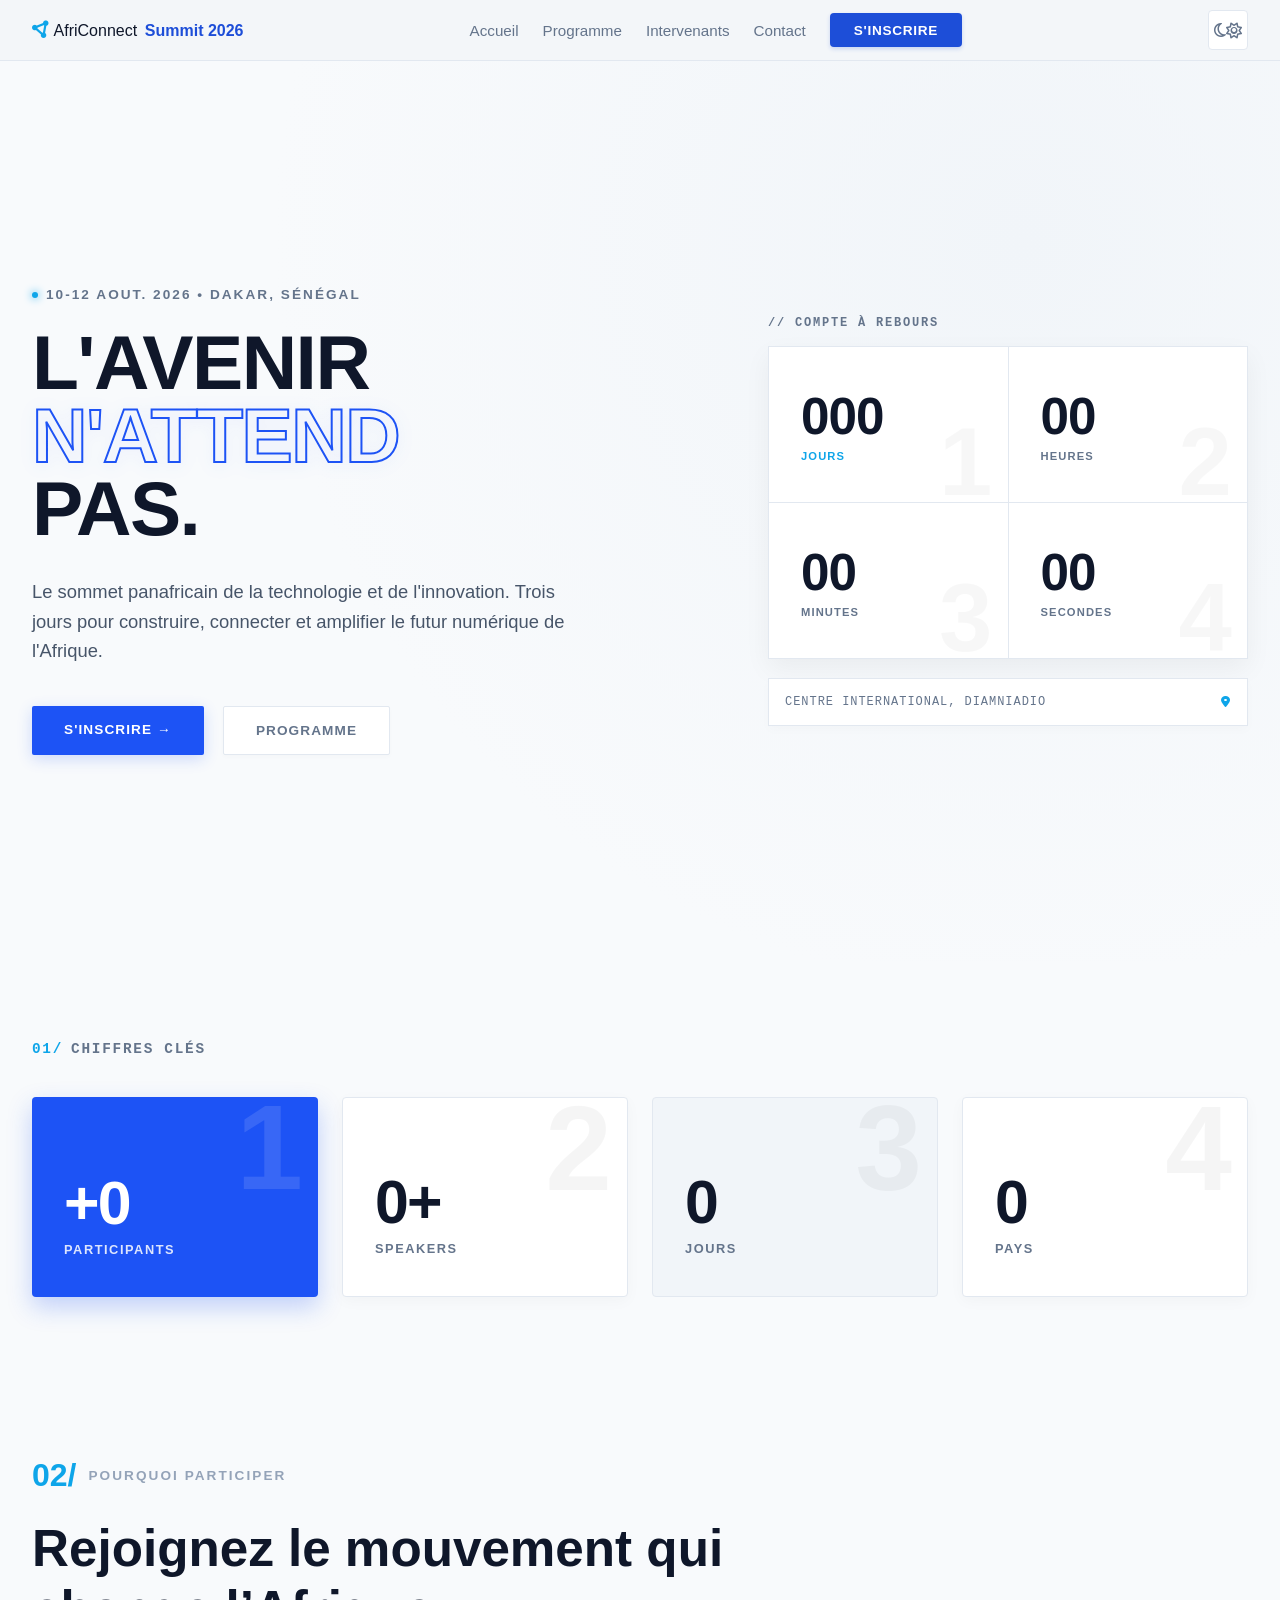
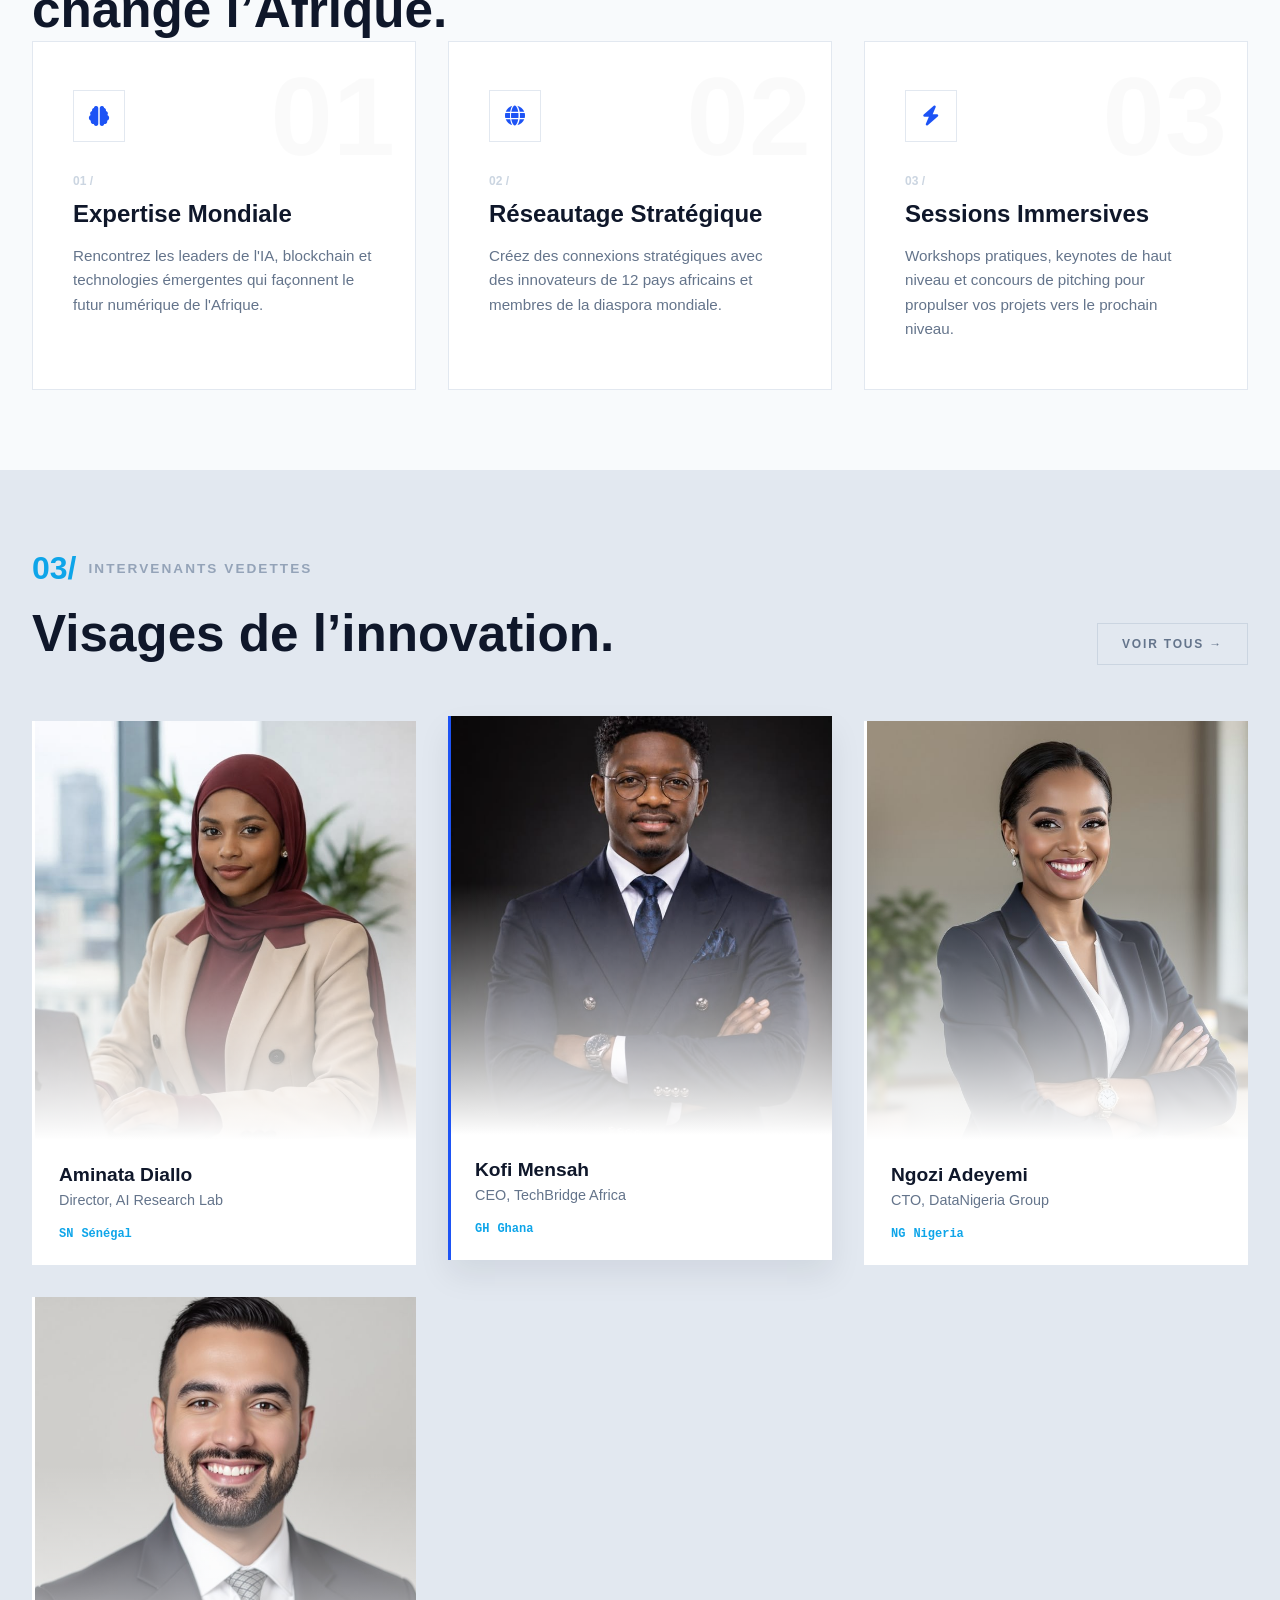
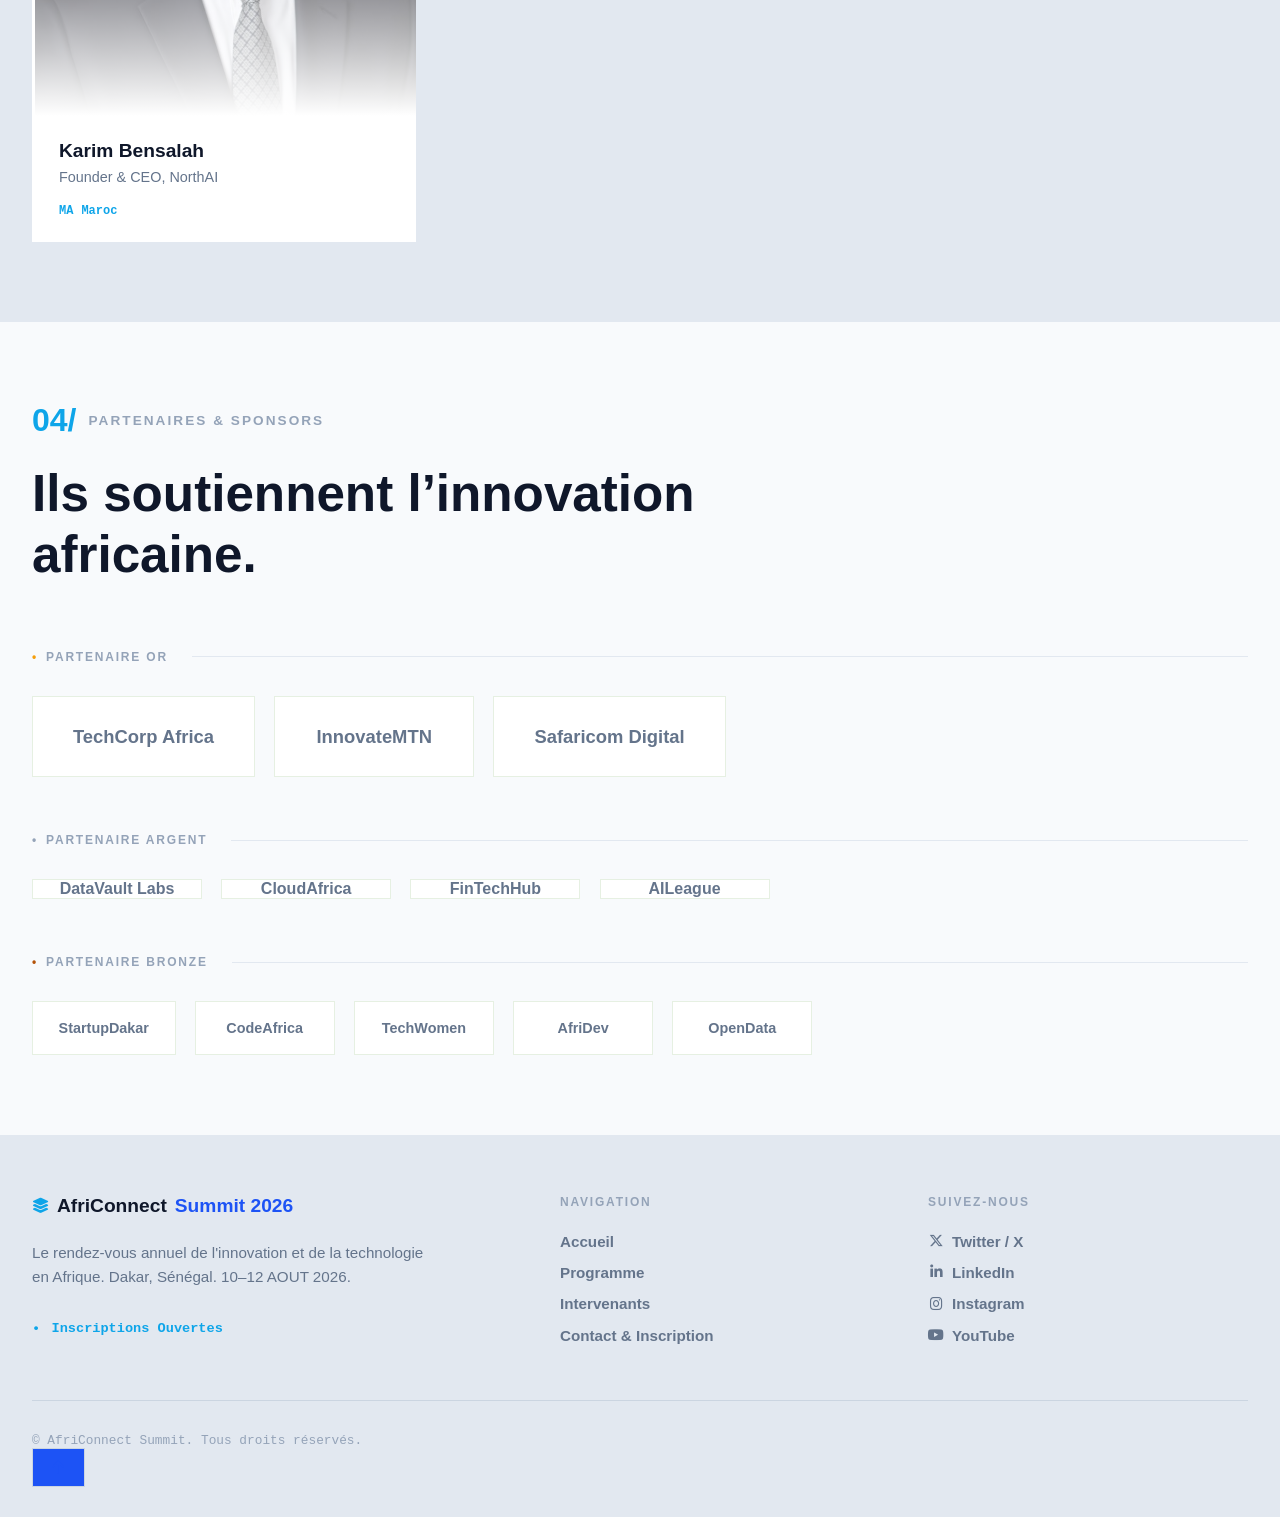
==== commit dc3a2a78: "style(nav): ajouter le design css du menu hamburger" ====
--- a/index.html
+++ b/index.html
@@ -10,28 +10,31 @@
 <body>
 <nav class="navbar">
   <div class="nav-container">
-    <i class="fa-solid fa-circle-nodes logo-icon"></i>
-    <span>AfriConnect <span class="anim-logo">Summit 2026</span></span>
-    
-    <ul class="nav-menu" id="navMenu" type="none">
-      <li class="li-nav"><a href="#index.html" class="nav-lien">Accueil</a></li>
-      <li class="li-nav"><a href="#programme.html" class="nav-lien">Programme</a></li>
-      <li class="li-nav"><a href="#intervenants.html" class="nav-lien">Intervenants</a></li>
-      <li class="li-nav"><a href="#contact.html" class="nav-lien">Contact</a></li>
+    <div class="logo-group">
+      <i class="fa-solid fa-circle-nodes logo-icon"></i>
+      <span>AfriConnect <span class="anim-logo">Summit 2026</span></span>
+    </div>
+    
+    <ul class="nav-menu" id="navMenu">
+      <li class="li-nav"><a href="index.html" class="nav-lien">Accueil</a></li>
+      <li class="li-nav"><a href="programme.html" class="nav-lien">Programme</a></li>
+      <li class="li-nav"><a href="intervenants.html" class="nav-lien">Intervenants</a></li>
+      <li class="li-nav"><a href="contact.html" class="nav-lien">Contact</a></li>
+      <li class="li-nav li-cta"><a href="contact.html" class="cta-btn">S'INSCRIRE</a></li>
     </ul>
-    
-    <a href="#contact.html" class="cta-btn">S'INSCRIRE</a>
-    
-    <button class="hamburger" id="hamburger" aria-label="Ouvrir le menu">
-      <span class="bar"></span>
-      <span class="bar"></span>
-      <span class="bar"></span>
-    </button>
-    
-    <button id="mode-sombre" class="theme-btn" aria-label="Changer de thème">
-      <i class="fa-regular fa-moon icon-moon"></i>
-      <i class="fa-regular fa-sun icon-sun"></i>
-    </button>
+
+    <div class="nav-actions">
+      <button id="mode-sombre" class="theme-btn" aria-label="Changer de thème">
+        <i class="fa-regular fa-moon icon-moon"></i>
+        <i class="fa-regular fa-sun icon-sun"></i>
+      </button>
+
+      <button class="hamburger" id="hamburger" aria-label="Ouvrir le menu">
+        <span class="bar"></span>
+        <span class="bar"></span>
+        <span class="bar"></span>
+      </button>
+    </div>
   </div>
 </nav>
 
@@ -40,7 +43,7 @@
     
     <div class="hero-content">
       <div class="hero-meta fade-in">
-        <span class="meta-dot"></span> 15-17 NOV. 2026 • DAKAR, SÉNÉGAL
+        <span class="meta-dot"></span> 10-12 AOUT. 2026 • DAKAR, SÉNÉGAL
       </div>
       
       <h1 class="hero-titre">
@@ -55,8 +58,8 @@
       </p>
       
       <div class="hero-actions">
-        <a href="#inscrire" class="btn-primary">S'INSCRIRE &rarr;</a>
-        <a href="#programme" class="btn-secondary">PROGRAMME</a>
+        <a href="contact.html" class="btn-primary">S'INSCRIRE &rarr;</a>
+        <a href="programme.html" class="btn-secondary">PROGRAMME</a>
       </div>
     </div>
 
@@ -316,7 +319,7 @@
           AfriConnect <span class="texte-bleu">Summit 2026</span>
         </h3>
         <p class="description-sommet">
-          Le rendez-vous annuel de l'innovation et de la technologie en Afrique. Dakar, Sénégal. 15–17 Novembre 2026.
+          Le rendez-vous annuel de l'innovation et de la technologie en Afrique. Dakar, Sénégal. 10–12 AOUT 2026.
         </p>
         <div class="statut-inscription">
           <span class="puce-inscription">•</span> Inscriptions Ouvertes
@@ -326,10 +329,10 @@
       <div class="colonne-liens">
         <h4 class="titre-colonne">NAVIGATION</h4>
         <nav class="liens-navigation">
-          <a href="#accueil">Accueil</a>
-          <a href="#programme">Programme</a>
-          <a href="#intervenants">Intervenants</a>
-          <a href="#contact">Contact & Inscription</a>
+          <a href="accueil">Accueil</a>
+          <a href="programme">Programme</a>
+          <a href="intervenants">Intervenants</a>
+          <a href="contact">Contact & Inscription</a>
         </nav>
       </div>
 
--- a/css/style.css
+++ b/css/style.css
@@ -2939,3 +2939,129 @@
   }
 }                              /* Ferme la requête média mobile */
 
+/* ========REGLAGE menu hamburger sur mobile.==================== */
+/* 
+   1. REGLES DESKTOP (Grands écrans : supérieurs à 768px)
+    */
+
+/* Donne une référence de positionnement à la navbar pour le menu absolu */
+.navbar {
+  position: relative;
+}
+
+/* Aligne le logo, le menu et les boutons sur une même ligne avec espace entre eux */
+.nav-container {
+  display: flex;             /* Active le mode Flexbox */
+  align-items: center;        /* Centre verticalement tous les éléments */
+  justify-content: space-between; /* Espace équitablement de gauche à droite */
+  padding: 1rem 2rem;        /* Marge interne (haut/bas 1rem, gauche/droite 2rem) */
+}
+
+/* Aligne les 4 liens + le bouton S'inscrire côte à côte sur PC */
+.nav-menu {
+  display: flex;             /* Dispose les li horizontalement */
+  align-items: center;        /* Aligne verticalement les éléments du menu */
+  list-style: none;          /* Supprime les puces par défaut de la liste ul */
+  gap: 1.5rem;               /* Espace de 1.5rem entre chaque lien */
+  margin: 0;                 /* Supprime la marge par défaut du ul */
+  padding: 0;                /* Supprime le rembourrage par défaut du ul */
+}
+
+/* Aligne le bouton Thème et le Hamburger côte à côte */
+.nav-actions {
+  display: flex;             /* Alignement en ligne */
+  align-items: center;        /* Centrage vertical */
+  gap: 1rem;                 /* Écartement entre le bouton thème et le hamburger */
+}
+
+/* Masque le bouton hamburger sur grand écran (il ne sert que sur mobile) */
+.hamburger {
+  display: none;             /* Caché par défaut sur PC */
+}
+
+
+/* 
+   2. REGLES MOBILE (Écrans de 768px ou moins)
+    */
+@media (max-width: 768px) {
+  
+  /* Affiche le bouton hamburger uniquement sur écran mobile */
+  .hamburger {
+    display: flex;             /* Rendre le bouton visible sous forme de conteneur flex */
+    flex-direction: column;    /* Empile les 3 barres verticalement */
+    justify-content: space-between; /* Espace équitablement les 3 barres */
+    width: 26px;               /* Largeur du bouton */
+    height: 20px;              /* Hauteur du bouton */
+    background: transparent;   /* Fond transparent */
+    border: none;              /* Supprime la bordure par défaut du bouton */
+    cursor: pointer;           /* Affiche la main au survol */
+    padding: 0;                /* Réinitialise les marges internes */
+  }
+
+  /* Style individuel des 3 petites barres du hamburger */
+  .hamburger .bar {
+    height: 3px;               /* Épaisseur de chaque barre */
+    width: 100%;               /* Prend toute la largeur du bouton (26px) */
+    background-color: currentColor; /* Prend la couleur du texte parent */
+    border-radius: 4px;        /* Arrondit les bords des barres */
+    transition: all 0.3s ease-in-out; /* Animation fluide lors de la transformation en X */
+  }
+
+  /* Configuration du menu déroulant mobile (Masqué au départ) */
+  .nav-menu {
+    position: absolute;        /* Sort la liste du flux normal pour la superposer */
+    top: 100%;                 /* Se place exactement sous la navbar */
+    left: 0;                   /* Aligné sur le bord gauche de l'écran */
+    width: 100%;               /* S'étend sur toute la largeur de l'écran */
+    
+    display: flex;             /* Active le mode Flexbox */
+    flex-direction: column;    /* Empile les liens verticalement les uns sous les autres */
+    align-items: center;        /* Centre les liens horizontalement */
+    gap: 1.2rem;               /* Espace vertical entre chaque lien */
+    
+    padding: 2rem 0;           /* Rembourrage haut et bas du menu déroulant */
+    background-color: #ffffff; /* Couleur de fond opaque (à adapter à ton thème) */
+    box-shadow: 0 10px 15px rgba(0, 0, 0, 0.1); /* Ombre sous le menu pour donner du relief */
+    
+    /* Propriétés pour MASQUER le menu avec animation */
+    opacity: 0;                /* Menu totalement transparent */
+    visibility: hidden;        /* Rendu invisible et non cliquable */
+    transform: translateY(-15px); /* Légèrement décalé vers le haut */
+    transition: all 0.3s ease-in-out; /* Transition douce lors de l'ouverture/fermeture */
+    z-index: 999;              /* S'assure de passer au-dessus du reste de la page */
+  }
+
+  /* S'assure que chaque li occupe toute la largeur pour faciliter le clic */
+  .nav-menu .li-nav {
+    width: 100%;               /* Prend toute la largeur */
+    text-align: center;        /* Centre le texte du lien */
+  }
+
+  /* Ajustement du bouton S'INSCRIRE dans la liste mobile */
+  .nav-menu .cta-btn {
+    display: inline-block;     /* Permet de lui donner des marges et dimensions */
+    margin-top: 0.5rem;        /* Marge au-dessus du bouton */
+  }
+
+  /* ÉTAT OUVERT : Appliqué via JavaScript quand on clique sur le hamburger */
+  .nav-menu.active {
+    opacity: 1;                /* Rendre le menu totalement opaque */
+    visibility: visible;      /* Rendre le menu visible et cliquable */
+    transform: translateY(0);  /* Replacer le menu à sa position initiale */
+  }
+
+  /* ANIMATION EN X : Cache la barre du milieu quand la classe active est là */
+  .hamburger.active .bar:nth-child(2) { 
+    opacity: 0; 
+  }
+
+  /* ANIMATION EN X : Fait tourner la première barre à 45 degrés */
+  .hamburger.active .bar:nth-child(1) { 
+    transform: translateY(8.5px) rotate(45deg); 
+  }
+
+  /* ANIMATION EN X : Fait tourner la troisième barre à -45 degrés */
+  .hamburger.active .bar:nth-child(3) { 
+    transform: translateY(-8.5px) rotate(-45deg); 
+  }
+}
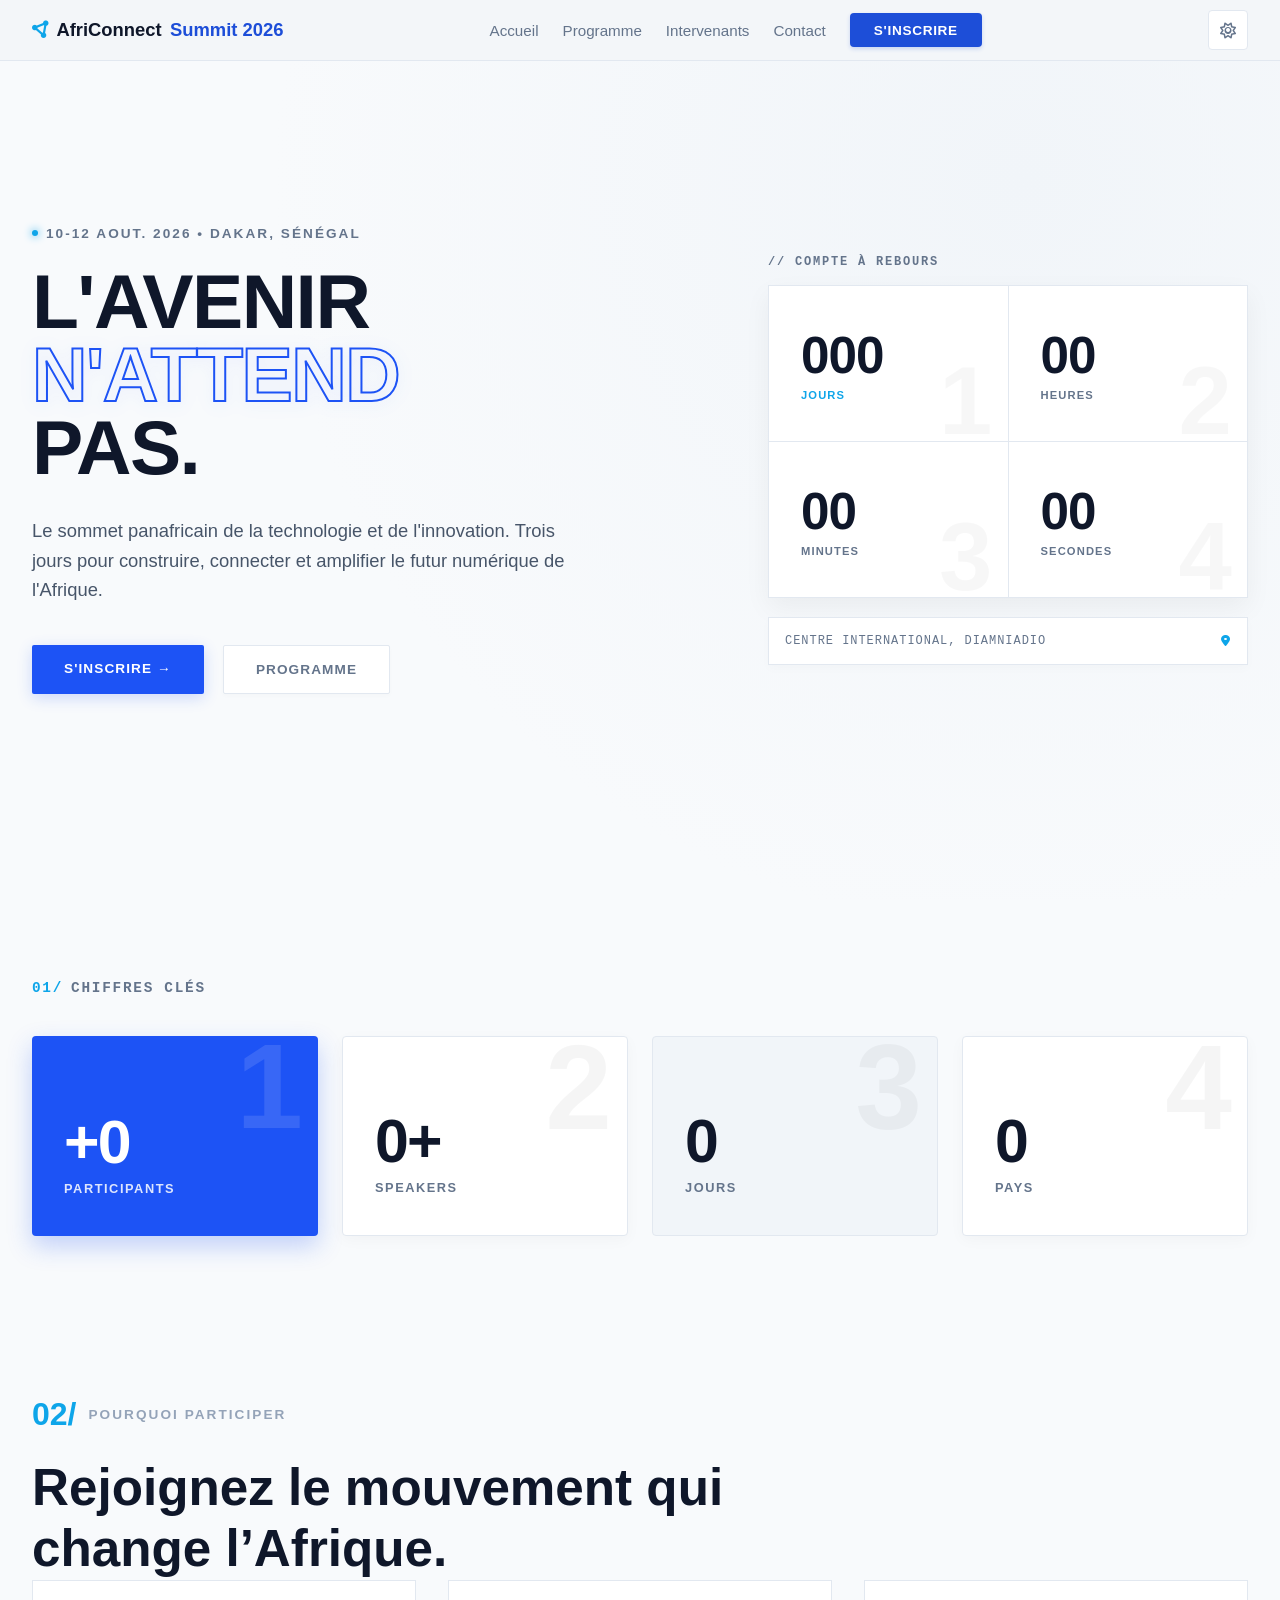
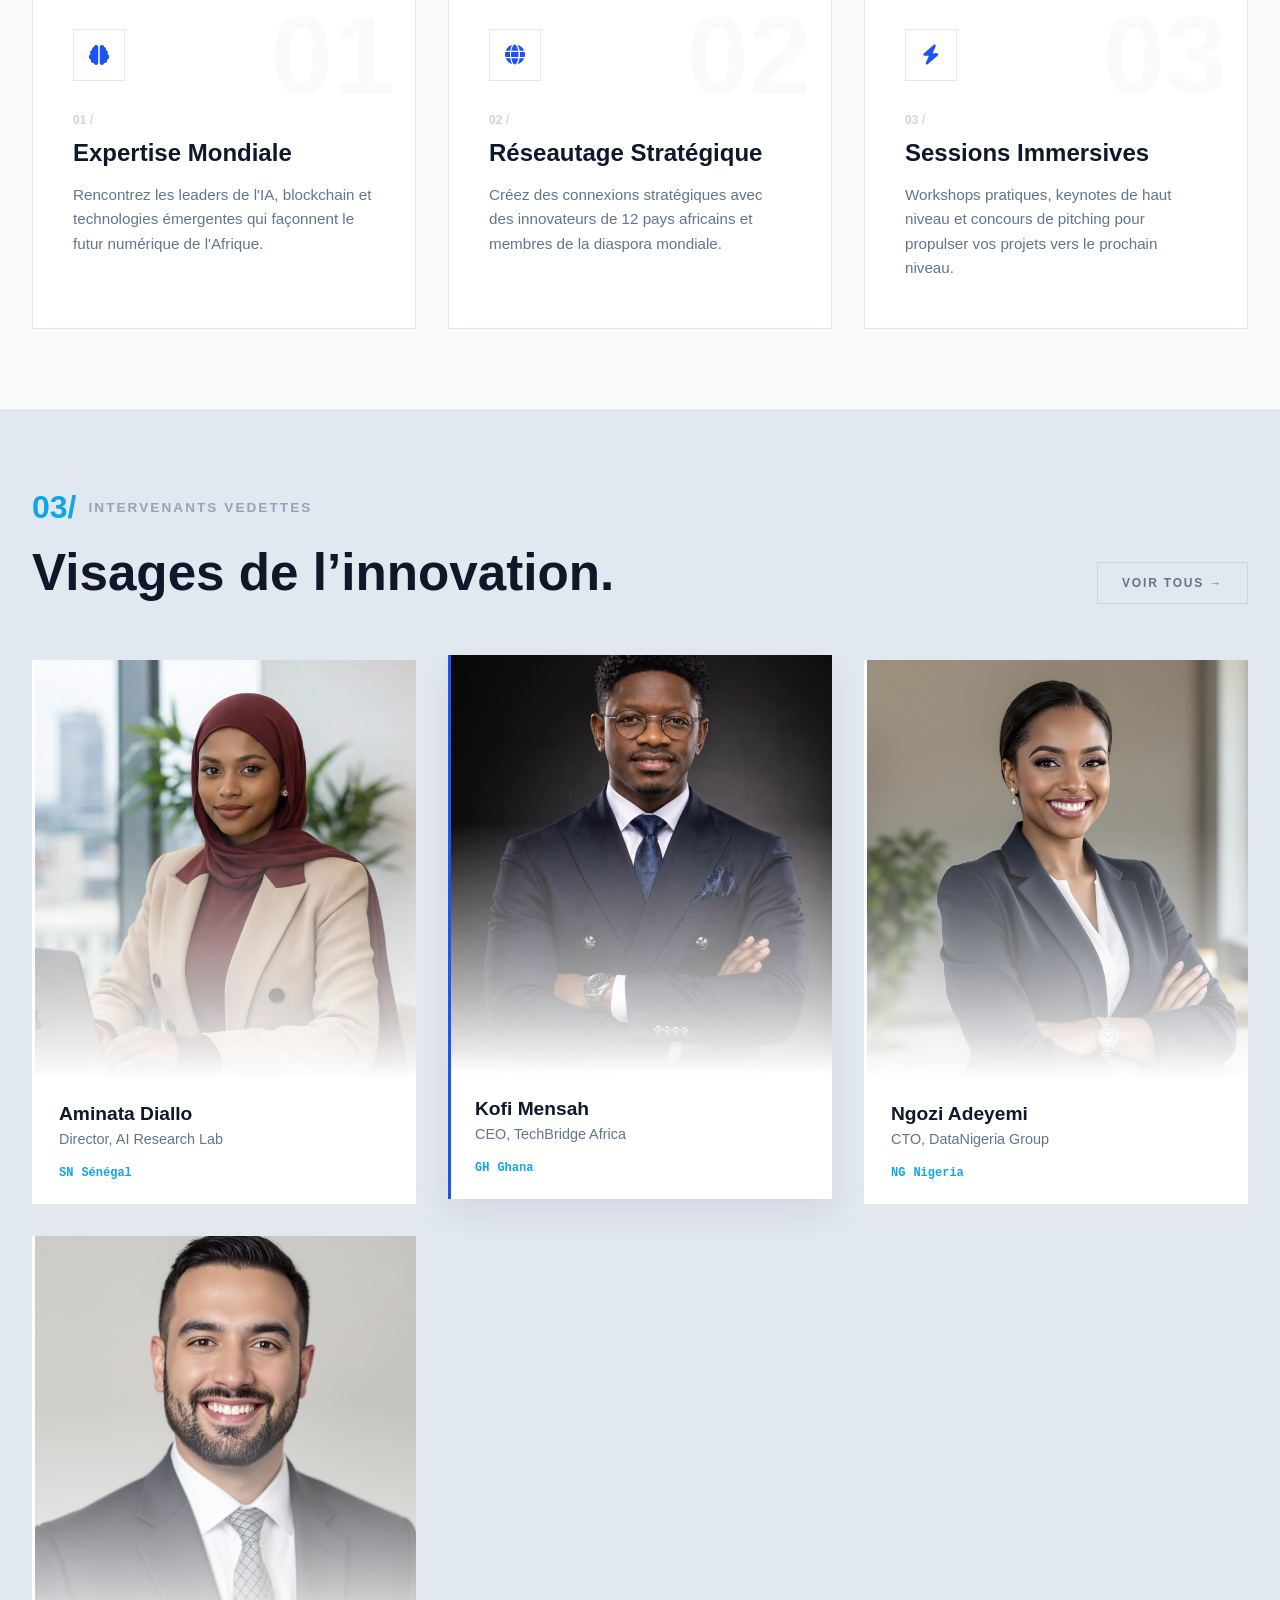
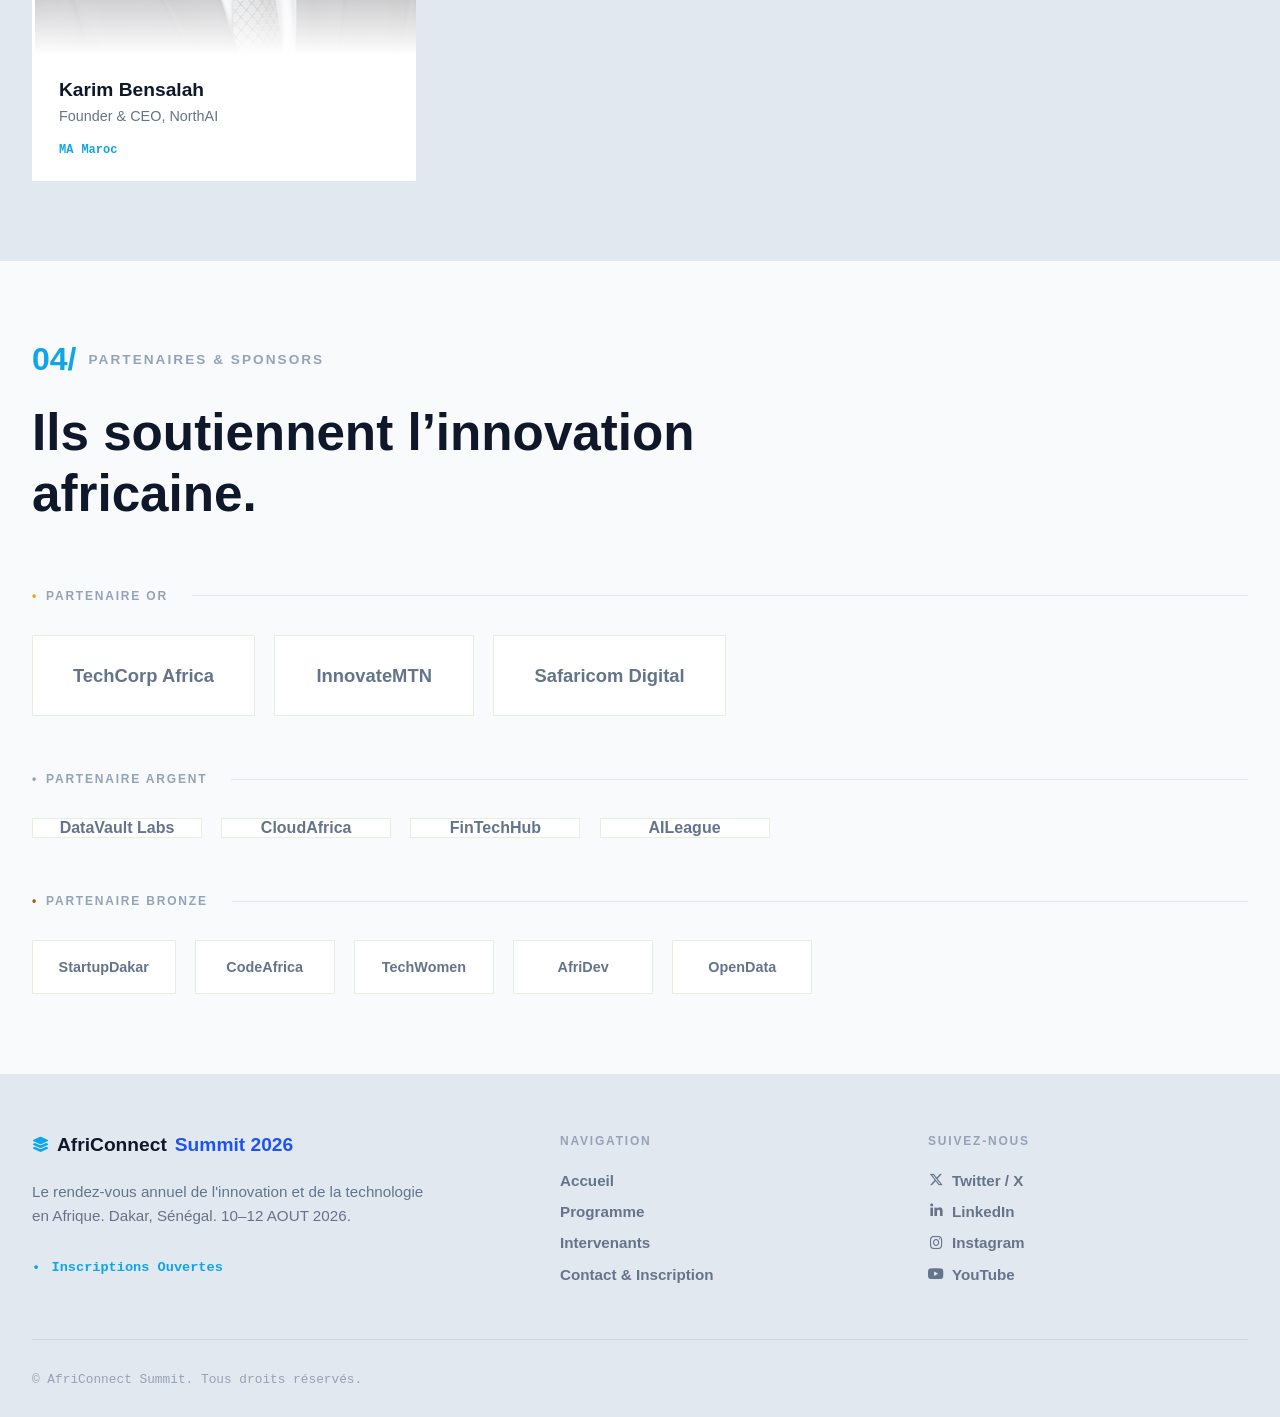
==== commit 238fce51: "JS: ajout du mode sombre, menu hamburger et scroll dynamique - Fixe le comportement du menu hamburge" ====
--- a/index.html
+++ b/index.html
@@ -359,6 +359,7 @@
       <button id="btn-retour-haut" class="action-retour-haut" type="button" aria-label="Retour en haut de page">
   <i class="fa-solid fa-arrow-up icone-fleche"></i>
 </button>
+
 </footer>
 
 <script src="js/main.js"></script>
--- a/css/style.css
+++ b/css/style.css
@@ -6,35 +6,39 @@
 
 /* Variables globales applicables par défaut (Mode Clair) */
 :root {
-  --bg-navbar: #f3f6f9;        /* Couleur de fond de la barre de navigation (gris/bleu très clair) */
-  --text-main: #1e293b;        /* Couleur principale du texte (sombre pour la lisibilité) */
-  --text-muted: #64748b;       /* Couleur secondaire pour le texte discret ou inactif */
-  --primary-color: #1d4ed8;    /* Couleur primaire (bleu royal pour l'accentuation et boutons) */
-  --accent-cyan: #0ea5e9;       /* Couleur d'accentuation (cyan pour le logo et liens actifs) */
-  --border-color: #e2e8f0;     /* Couleur de la bordure inférieure de la navbar */
-  --btn-theme-bg: #ffffff;     /* Couleur de fond du bouton de bascule de thème */
-  --transition: all 0.25s ease;/* Transition fluide pour tous les effets de survol/changements */
-}
-
-/* Redéfinition des variables pour le Mode Sombre (Activé via l'attribut data-theme="dark") */
+  --bg-page: #f8fafc;          /* Fond général de la page */
+  --bg-card: #ffffff;          /* Fond des cartes et conteneurs */
+  --bg-navbar: #f3f6f9;
+  --text-main: #1e293b;
+  --text-muted: #64748b;
+  --primary-color: #1d4ed8;
+  --border-color: #e2e8f0;
+  --btn-theme-bg: #ffffff;
+  --transition: all 0.25s ease;
+}
+
 [data-theme="dark"] {
-  --bg-navbar: #0f172a;        /* Fond de la navbar en bleu très sombre */
-  --text-main: #f8fafc;        /* Texte principal en blanc/gris très clair */
-  --text-muted: #94a3b8;       /* Texte secondaire en gris clair */
-  --primary-color: #3b82f6;    /* Bleu plus vif et lumineux adapté aux fonds sombres */
-  --border-color: #1e293b;     /* Bordure sombre pour un contraste doux */
-  --btn-theme-bg: #1e293b;     /* Fond du bouton de thème assorti au fond sombre */
-}
-
+  --bg-page: #0b1120;          /* Fond de page très sombre */
+  --bg-card: #1e293b;          /* Cartes plus sombres que le fond */
+  --bg-navbar: #0f172a;
+  --text-main: #f8fafc;        /* Le texte passe en blanc/clair */
+  --text-muted: #94a3b8;
+  --primary-color: #3b82f6;
+  --border-color: #334155;
+  --btn-theme-bg: #1e293b;
+}
 /* 
    2. STYLES GÉNÉRAUX ETRÉINITIALISATION (BASE)
     */
 
 /* Styles appliqués sur tout le corps de la page */
 body {
+  
   margin: 0;                   /* Annulation des marges par défaut du navigateur */
   font-family: 'Segoe UI', Roboto, Helvetica, Arial, sans-serif; /* Police moderne et lisible */
-}
+  
+}
+
 
 /*
    3. STRUCTURE ET CONTENEUR DE LA NAVBAR
@@ -50,6 +54,7 @@
   border-bottom: 1px solid var(--border-color); /* Ajoute une bordure subtile en bas */
   z-index: 1000;               /* Assure que la navbar reste au-dessus des autres éléments */
   transition: var(--transition); /* Anime le changement de couleur de fond (mode clair/sombre) */
+  
 }
 
 /* Conteneur interne permettant de centrer et limiter la largeur du contenu */
@@ -62,6 +67,29 @@
   padding: 0.75rem 2rem;       /* Espacement interne (haut/bas 0.75rem, gauche/droite 2rem) */
   height: 60px;                /* Fixe la hauteur totale de la barre de navigation */
   box-sizing: border-box;      /* Inclut le padding et la bordure dans le calcul des 60px */
+  
+}
+
+/* --- EFFET AU SCROLL (Shrink + Ombre) --- */
+
+/* Réduit la hauteur de 80px à 60px au défilement */
+.navbar.scrolled .nav-container {
+  height: 60px;
+}
+
+/* Ajoute l'ombre portée */
+.navbar.scrolled {
+  box-shadow: 0 10px 25px -5px rgba(0, 0, 0, 0.1);
+  backdrop-filter: blur(8px);
+}
+
+/* Ombre adaptée au mode sombre */
+[data-theme="dark"] .navbar.scrolled {
+  box-shadow: 0 10px 25px -5px rgba(0, 0, 0, 0.5);
+}
+.hero, 
+section:first-of-type {
+  padding-top: 80px; /* Remplace 60px par 80px pour coller à la hauteur initiale */
 }
 
 /* 
@@ -69,14 +97,15 @@
     */
 
 /* Conteneur du logo (icône + texte) */
-.nav-container > span {
+.logo-group {
   display: flex;               /* Aligne l'icône et le texte côte à côte */
   align-items: center;         /* Aligne verticalement l'icône et le texte */
-  gap: 0.4rem;                 /* Définit un espace de 0.4rem entre l'icône et le texte */
+  gap: 0.4rem;                 /* Définit un espace entre l'icône et le texte */
   font-weight: 700;            /* Met le texte du logo en gras */
   font-size: 1.15rem;          /* Définit la taille du texte du logo */
-  color: var(--text-main);     /* Applique la couleur de texte principale */
+  color: var(--text-main);     /* 👈 C'EST CETTE VARIABLE qui fera passer "AfriConnect" en blanc en mode sombre ! */
   user-select: none;           /* Empêche la sélection accidentelle du texte au clic */
+  transition: var(--transition); /* Transition fluide au changement de mode */
 }
 
 /* Style de l'icône dans le logo */
@@ -91,7 +120,6 @@
   font-weight: 700;            /* S'assure que le texte reste bien en gras */
   margin-left: 0.2rem;         /* Décale légèrement la partie bleue vers la droite */
 }
-
 /* 
    5. MENU DE NAVIGATION ET LIENS
     */
@@ -211,6 +239,7 @@
   --blue-glow: rgba(29, 83, 245, 0.15); /* Ombre/Lueur bleue douce */
   --border-color: #e2e8f0;     /* Bordures claires et discrètes */
   --accent-cyan: #0ea5e9;      /* Cyan pour le point et la localisation */
+  
 }
 
 /* Réinitialisation de base du corps de page */
@@ -1379,40 +1408,61 @@
 }
 
 /* 
-   BOUTON DE RETOUR EN HAUT (STYLE BOUTON PHYSIQUE)
-    */
+  /* ==========================================================================
+   BOUTON DE RETOUR EN HAUT FIXE & FLOTTANT
+   ========================================================================== */
 
 .action-retour-haut {
-  background-color: #1d53f5;    /* Fond blanc pour ressortir sur le gris */
-  border: 1px solid #cbd5e1;    /* Fine bordure grise */
-  border-radius: 10pxpx;           /* Angles très légèrement adoucis */
-  padding: 0.7rem 1.2rem;       /* Rembourrage interne pour la forme bouton */
-  font-family: 'Courier New', Courier, monospace; /* Style console/tech */
-  font-size: 0.75rem;           /* Petite taille typographique */
-  font-weight: 700;             /* Texte en gras */
-  letter-spacing: 0.1em;        /* Espacement aéré entre les lettres */
-  color: #ffffff !important; /* Force la couleur du texte/icône */
-  cursor: pointer;              /* Curseur main */
-  display: inline-flex;         /* Alignement horizontal du texte et de l'icône */
-  align-items: center;          /* Centrage vertical */
-  gap: 0.6rem;                  /* Espace entre le texte et la flèche */
-  transition: all 0.25s ease;   /* Transition fluide sur toutes les propriétés */
+  position: fixed;               /* Fixe le bouton par-dessus le contenu sur l'écran */
+  bottom: 2rem;                  /* Le place à 2rem du bas de l'écran */
+  right: 2rem;                   /* Le place à 2rem de la droite de l'écran */
+  z-index: 999;                  /* S'assure qu'il reste au-dessus des autres éléments */
   
-}
-
-
-
-/* Animation de l'icône de flèche au survol */
+  background-color: #1d53f5;     /* Couleur de fond bleu royal */
+  border: 1px solid #cbd5e1;     /* Fine bordure grise */
+  border-radius: 10px;           /* Angles adoucis (correction du 10pxpx) */
+  padding: 0.7rem 1.2rem;        /* Rembourrage interne pour la forme du bouton */
+  font-family: 'Courier New', Courier, monospace; /* Style typographique console/tech */
+  font-size: 0.75rem;            /* Taille du texte */
+  font-weight: 700;              /* Texte en gras */
+  letter-spacing: 0.1em;         /* Espacement entre les lettres */
+  color: #ffffff !important;     /* Force la couleur du texte et de l'icône en blanc */
+  cursor: pointer;               /* Curseur sous forme de main au survol */
+  
+  display: inline-flex;          /* Alignement horizontal fluide du texte et de l'icône */
+  align-items: center;           /* Centrage vertical */
+  gap: 0.6rem;                   /* Espace entre le texte et l'icône */
+  
+  /* Masquage par défaut (quand on est en haut de la page) */
+  opacity: 0;                    /* Rend le bouton totalement transparent */
+  visibility: hidden;            /* Empêche de cliquer dessus quand il est masqué */
+  transform: translateY(20px);   /* Le décale légèrement vers le bas pour l'effet d'apparition */
+  transition: all 0.3s ease;     /* Animation fluide pour l'apparition/disparition */
+}
+
+/* État affiché (ajouté dynamiquement par le JavaScript lors du scroll) */
+.action-retour-haut.visible {
+  opacity: 1;                    /* Rend le bouton totalement opaque */
+  visibility: visible;          /* Rend le bouton cliquable */
+  transform: translateY(0);      /* Le remet à sa position normale */
+}
+
+/* Survol du bouton */
+.action-retour-haut:hover {
+  background-color: #1541c4;     /* Assombrit légèrement le bleu au survol */
+  box-shadow: 0 10px 20px rgba(29, 83, 245, 0.3); /* Ajoute une ombre portée bleue */
+}
+
+/* Animation de la flèche au survol */
 .action-retour-haut:hover .icone-fleche {
-  transform: translateY(-2px);  /* La flèche monte légèrement pour inciter au clic */
+  transform: translateY(-3px);   /* Décale la flèche vers le haut pour inciter au clic */
 }
 
 /* Style de l'icône de flèche */
 .icone-fleche {
-  font-size: 0.85rem;           /* Taille de la flèche FontAwesome */
-  transition: transform 0.25s ease; /* Transition fluide du mouvement de flèche */
-}
-
+  font-size: 0.85rem;            /* Taille de la flèche */
+  transition: transform 0.25s ease; /* Transition fluide de la flèche */
+}
 /* 
    6. RESPONSIVE DESIGN (MOBILES & TABLETTES)
     */
@@ -2941,127 +2991,930 @@
 
 /* ========REGLAGE menu hamburger sur mobile.==================== */
 /* 
+  /* =========================================================
    1. REGLES DESKTOP (Grands écrans : supérieurs à 768px)
-    */
-
-/* Donne une référence de positionnement à la navbar pour le menu absolu */
+   ========================================================= */
+
+/* La navbar reste bien FIXE en haut */
 .navbar {
+  position: fixed;
+  top: 0;
+  left: 0;
+  width: 100%;
+  background-color: var(--bg-navbar);
+  border-bottom: 1px solid var(--border-color);
+  z-index: 1000;
+  transition: var(--transition);
+}
+
+/* Le conteneur interne sert de référence de position pour le menu mobile */
+.nav-container {
   position: relative;
-}
-
-/* Aligne le logo, le menu et les boutons sur une même ligne avec espace entre eux */
-.nav-container {
-  display: flex;             /* Active le mode Flexbox */
-  align-items: center;        /* Centre verticalement tous les éléments */
-  justify-content: space-between; /* Espace équitablement de gauche à droite */
-  padding: 1rem 2rem;        /* Marge interne (haut/bas 1rem, gauche/droite 2rem) */
+  display: flex;
+  align-items: center;
+  justify-content: space-between;
+  padding: 1rem 2rem;
 }
 
 /* Aligne les 4 liens + le bouton S'inscrire côte à côte sur PC */
 .nav-menu {
-  display: flex;             /* Dispose les li horizontalement */
-  align-items: center;        /* Aligne verticalement les éléments du menu */
-  list-style: none;          /* Supprime les puces par défaut de la liste ul */
-  gap: 1.5rem;               /* Espace de 1.5rem entre chaque lien */
-  margin: 0;                 /* Supprime la marge par défaut du ul */
-  padding: 0;                /* Supprime le rembourrage par défaut du ul */
+  display: flex;
+  align-items: center;
+  list-style: none;
+  gap: 1.5rem;
+  margin: 0;
+  padding: 0;
 }
 
 /* Aligne le bouton Thème et le Hamburger côte à côte */
 .nav-actions {
-  display: flex;             /* Alignement en ligne */
-  align-items: center;        /* Centrage vertical */
-  gap: 1rem;                 /* Écartement entre le bouton thème et le hamburger */
-}
-
-/* Masque le bouton hamburger sur grand écran (il ne sert que sur mobile) */
+  display: flex;
+  align-items: center;
+  gap: 1rem;
+}
+
+/* Masque le bouton hamburger sur grand écran */
 .hamburger {
-  display: none;             /* Caché par défaut sur PC */
-}
-
-
-/* 
+  display: none;
+}
+
+
+/* =========================================================
    2. REGLES MOBILE (Écrans de 768px ou moins)
-    */
+   ========================================================= */
 @media (max-width: 768px) {
   
   /* Affiche le bouton hamburger uniquement sur écran mobile */
   .hamburger {
-    display: flex;             /* Rendre le bouton visible sous forme de conteneur flex */
-    flex-direction: column;    /* Empile les 3 barres verticalement */
-    justify-content: space-between; /* Espace équitablement les 3 barres */
-    width: 26px;               /* Largeur du bouton */
-    height: 20px;              /* Hauteur du bouton */
-    background: transparent;   /* Fond transparent */
-    border: none;              /* Supprime la bordure par défaut du bouton */
-    cursor: pointer;           /* Affiche la main au survol */
-    padding: 0;                /* Réinitialise les marges internes */
+    display: flex;
+    flex-direction: column;
+    justify-content: space-between;
+    width: 26px;
+    height: 20px;
+    background: transparent;
+    border: none;
+    cursor: pointer;
+    padding: 0;
   }
 
   /* Style individuel des 3 petites barres du hamburger */
   .hamburger .bar {
-    height: 3px;               /* Épaisseur de chaque barre */
-    width: 100%;               /* Prend toute la largeur du bouton (26px) */
-    background-color: currentColor; /* Prend la couleur du texte parent */
-    border-radius: 4px;        /* Arrondit les bords des barres */
-    transition: all 0.3s ease-in-out; /* Animation fluide lors de la transformation en X */
-  }
-
-  /* Configuration du menu déroulant mobile (Masqué au départ) */
+    height: 3px;
+    width: 100%;
+    background-color: currentColor;
+    border-radius: 4px;
+    transition: all 0.3s ease-in-out;
+  }
+
+  /* Configuration du menu déroulant mobile */
   .nav-menu {
-    position: absolute;        /* Sort la liste du flux normal pour la superposer */
-    top: 100%;                 /* Se place exactement sous la navbar */
-    left: 0;                   /* Aligné sur le bord gauche de l'écran */
-    width: 100%;               /* S'étend sur toute la largeur de l'écran */
+    position: absolute;        /* Se réfère à .nav-container (qui est relative) */
+    top: 100%;                 /* Se place juste en dessous de la barre */
+    left: 0;
+    width: 100%;
     
-    display: flex;             /* Active le mode Flexbox */
-    flex-direction: column;    /* Empile les liens verticalement les uns sous les autres */
-    align-items: center;        /* Centre les liens horizontalement */
-    gap: 1.2rem;               /* Espace vertical entre chaque lien */
+    display: flex;
+    flex-direction: column;
+    align-items: center;
+    gap: 1.2rem;
     
-    padding: 2rem 0;           /* Rembourrage haut et bas du menu déroulant */
-    background-color: #ffffff; /* Couleur de fond opaque (à adapter à ton thème) */
-    box-shadow: 0 10px 15px rgba(0, 0, 0, 0.1); /* Ombre sous le menu pour donner du relief */
+    padding: 2rem 0;
+    background-color: var(--bg-navbar); /* Réutilise ta variable pour le mode sombre ! */
+    box-shadow: 0 10px 15px rgba(0, 0, 0, 0.1);
     
-    /* Propriétés pour MASQUER le menu avec animation */
-    opacity: 0;                /* Menu totalement transparent */
-    visibility: hidden;        /* Rendu invisible et non cliquable */
-    transform: translateY(-15px); /* Légèrement décalé vers le haut */
-    transition: all 0.3s ease-in-out; /* Transition douce lors de l'ouverture/fermeture */
-    z-index: 999;              /* S'assure de passer au-dessus du reste de la page */
-  }
-
-  /* S'assure que chaque li occupe toute la largeur pour faciliter le clic */
+    opacity: 0;
+    visibility: hidden;
+    transform: translateY(-15px);
+    transition: all 0.3s ease-in-out;
+    z-index: 999;
+  }
+
+  /* S'assure que chaque li occupe toute la largeur */
   .nav-menu .li-nav {
-    width: 100%;               /* Prend toute la largeur */
-    text-align: center;        /* Centre le texte du lien */
+    width: 100%;
+    text-align: center;
   }
 
   /* Ajustement du bouton S'INSCRIRE dans la liste mobile */
   .nav-menu .cta-btn {
-    display: inline-block;     /* Permet de lui donner des marges et dimensions */
-    margin-top: 0.5rem;        /* Marge au-dessus du bouton */
-  }
-
-  /* ÉTAT OUVERT : Appliqué via JavaScript quand on clique sur le hamburger */
+    display: inline-block;
+    margin-top: 0.5rem;
+  }
+
+  /* ÉTAT OUVERT (via JS) */
   .nav-menu.active {
-    opacity: 1;                /* Rendre le menu totalement opaque */
-    visibility: visible;      /* Rendre le menu visible et cliquable */
-    transform: translateY(0);  /* Replacer le menu à sa position initiale */
-  }
-
-  /* ANIMATION EN X : Cache la barre du milieu quand la classe active est là */
+    opacity: 1;
+    visibility: visible;
+    transform: translateY(0);
+  }
+
+  /* ANIMATIONS DU HAMBURGER EN (X) */
   .hamburger.active .bar:nth-child(2) { 
     opacity: 0; 
   }
 
-  /* ANIMATION EN X : Fait tourner la première barre à 45 degrés */
   .hamburger.active .bar:nth-child(1) { 
     transform: translateY(8.5px) rotate(45deg); 
   }
 
-  /* ANIMATION EN X : Fait tourner la troisième barre à -45 degrés */
   .hamburger.active .bar:nth-child(3) { 
     transform: translateY(-8.5px) rotate(-45deg); 
   }
+}
+/* ====================================================================================================================================
+Gestion des styles CSS via JavaScript
+===================================================================================================================== ================*/
+
+/* ==========================================
+   GESTION DES ICÔNES LUNE / SOLEIL
+   ========================================== */
+
+/* ------------------------------------------
+   1. ÉTAT PAR DÉFAUT (Mode Clair)
+   ------------------------------------------ */
+
+/* On cible l'icône du soleil qui se trouve dans le bouton de thème */
+.theme-btn .icon-sun {
+  /* Forcer l'affichage de l'icône en bloc en ligne (visible) */
+  display: inline-block !important; 
+}
+
+/* On cible l'icône de la lune qui se trouve dans le bouton de thème */
+.theme-btn .icon-moon {
+  /* Forcer le masquage complet de l'icône de la lune (invisible) */
+  display: none !important; 
+}
+
+/* ------------------------------------------
+   2. ÉTAT ACTIF (Mode Sombre)
+   ------------------------------------------ */
+
+/* Quand l'attribut data-theme="dark" est présent sur la page, 
+   on cible l'icône du soleil */
+[data-theme="dark"] .theme-btn .icon-sun {
+  /* Cacher le soleil quand le mode sombre est activé */
+  display: none !important; 
+}
+
+/* Quand l'attribut data-theme="dark" est présent sur la page, 
+   on cible l'icône de la lune */
+[data-theme="dark"] .theme-btn .icon-moon {
+  /* Afficher la lune quand le mode sombre est activé */
+  display: inline-block !important; 
+};
+
+/* ==========================================================================
+   RÈGLES SPÉCIFIQUES DE SÉCURITÉ POUR LE LOGO ET LES LIENS EN MODE SOMBRE
+   ========================================================================== */
+[data-theme="dark"] .logo-group {
+  color: var(--text-main) !important; /* Force la couleur du logo "AfriConnect" en blanc en mode sombre */
+}
+
+[data-theme="dark"] .nav-lien {
+  color: var(--text-muted);           /* S'assure que les liens inactifs restent lisibles en mode sombre */
+}
+
+/* Redéfinit la couleur spéciale pour Summit 2026 */
+.logo-group .anim-logo {
+  color: var(--primary-color) !important;
+}
+/* Met le texte "AfriConnect" ET l'icône du logo en blanc en mode sombre */
+[data-theme="dark"] .logo-group span,
+[data-theme="dark"] .logo-icon {
+  color: #ffffff !important;
+}
+
+/* Conserve la couleur bleue dynamique pour "Summit 2026" */
+[data-theme="dark"] .logo-group .anim-logo {
+  color: var(--primary-color) !important;
+}
+
+
+/* ==========================================================================
+   MODE SOMBRE - SECTION HERO & COMPTE À REBOURS
+   ========================================================================== */
+
+[data-theme="dark"] .section {
+  /* Fond très sombre avec dégradé bleu nuit/noir */
+  background: radial-gradient(circle at 80% 20%, #0b1329 0%, #070a12 70%) !important;
+}
+
+/* 1. Titres et textes */
+[data-theme="dark"] .titre-noir {
+  color: #ffffff !important; /* "L'AVENIR" et "PAS." passent en blanc pur */
+}
+
+[data-theme="dark"] .hero-soustitre {
+  color: #94a3b8 !important; /* Sous-titre en gris clair lisible */
+}
+
+[data-theme="dark"] .hero-meta,
+[data-theme="dark"] .compte-rebours {
+  color: #64748b !important; /* Métadonnées et en-tête en gris tech */
+}
+
+/* 2. Cartes du Compte à Rebours */
+[data-theme="dark"] .rebours-grille {
+  background-color: #1e293b !important; /* Bordures de la grille en bleu sombre */
+  border-color: #1e293b !important;
+  box-shadow: 0 10px 30px rgba(0, 0, 0, 0.5) !important;
+}
+
+[data-theme="dark"] .compte-box {
+  background-color: #0f172a !important; /* Fond sombre pour chaque case */
+}
+
+[data-theme="dark"] .nombre {
+  color: #ffffff !important; /* Chiffres (115, 09, etc.) en blanc pur */
+}
+
+[data-theme="dark"] .couleur-nombre {
+  color: rgba(255, 255, 255, 0.04) !important; /* Filigrane géant (1, 2, 3, 4) très subtil */
+}
+
+[data-theme="dark"] .label {
+  color: #64748b !important; /* Libellés "HEURES", "MINUTES" en gris */
+}
+
+[data-theme="dark"] .compte-box:first-child .label {
+  color: var(--accent-cyan) !important; /* "JOURS" garde son cyan lumineux */
+}
+
+/* 3. Pied de localisation */
+[data-theme="dark"] .rebours-footer {
+  background-color: #0f172a !important;
+  border-color: #1e293b !important;
+  color: #64748b !important;
+}
+
+/* 4. Bouton Secondaire (PROGRAMME) */
+[data-theme="dark"] .btn-secondary {
+  background-color: transparent !important;
+  color: #94a3b8 !important;
+  border-color: #1e293b !important;
+}
+
+[data-theme="dark"] .btn-secondary:hover {
+  border-color: var(--blue-primary) !important;
+  color: #ffffff !important;
+}
+
+/* ==========================================================================
+   MODE SOMBRE - SECTION CHIFFRES CLÉS
+   ========================================================================== */
+
+/* 1. Fond de la section globale */
+[data-theme="dark"] .chiffre-cles {
+  background-color: #070a12 !important; /* Fond très sombre bleu nuit/noir */
+}
+
+/* 2. Titre de la section */
+[data-theme="dark"] .section-titre {
+  color: #64748b !important; /* Gris moyen pour "CHIFFRES CLÉS" */
+}
+
+/* 3. Cartes 2 et 4 (Anciennement Blanches) */
+[data-theme="dark"] .carte-blanc {
+  background-color: #0f172a !important; /* Fond sombre pur */
+  border-color: #1e293b !important;     /* Fine bordure sombre */
+  color: #ffffff !important;            /* Chiffres en blanc */
+}
+
+/* 4. Carte 3 (Anciennement Neutre) */
+[data-theme="dark"] .carte-neutre {
+  background-color: #0d1527 !important; /* Nuance sombre légèrement différente */
+  border-color: #1e293b !important;
+  color: #ffffff !important;
+}
+
+/* 5. Ajustement des filigranes géants (2, 3, 4) */
+[data-theme="dark"] .carte-blanc .couleur-chiffre,
+[data-theme="dark"] .carte-neutre .couleur-chiffre {
+  color: rgba(255, 255, 255, 0.04) !important; /* Filigrane très discret */
+}
+
+/* 6. Libellés sous les chiffres ("SPEAKERS", "JOURS", "PAYS") */
+[data-theme="dark"] .carte-blanc .stat-label,
+[data-theme="dark"] .carte-neutre .stat-label {
+  color: #64748b !important;
+}
+
+/* ==========================================================================
+   MODE SOMBRE - SECTION POURQUOI PARTICIPER
+   ========================================================================== */
+
+/* 1. Fond de la section globale */
+[data-theme="dark"] .conteneur-pourquoi {
+  background-color: #070a12 !important; /* Fond sombre bleu nuit */
+}
+
+/* 2. Titre principal ("Rejoignez le mouvement...") */
+[data-theme="dark"] .grand-titre {
+  color: #ffffff !important; /* Passe en blanc éclatant */
+}
+
+/* 3. Cartes d'arguments */
+[data-theme="dark"] .carte-argument {
+  background-color: #0f172a !important; /* Fond bleu très sombre */
+  border-color: #1e293b !important;     /* Fine bordure discrète */
+  box-shadow: 0 10px 30px rgba(0, 0, 0, 0.3) !important;
+}
+
+/* 4. Encadré de l'icône */
+[data-theme="dark"] .conteneur-icone {
+  background-color: #0b1329 !important; /* Fond légèrement plus foncé */
+  border-color: #1e293b !important;
+}
+
+[data-theme="dark"] .icone-bleue {
+  color: #38bdf8 !important; /* Cyan / bleu néon lumineux */
+}
+
+/* 5. Textes dans les cartes */
+[data-theme="dark"] .titre-argument {
+  color: #ffffff !important; /* Titres "Expertise Mondiale", etc. en blanc */
+}
+
+[data-theme="dark"] .description-argument {
+  color: #94a3b8 !important; /* Paragraphes en gris clair très lisible */
+}
+
+[data-theme="dark"] .petit-index {
+  color: #475569 !important; /* Indice "01 /" en gris tech */
+}
+
+/* 6. Filigranes géants (01, 02, 03) */
+[data-theme="dark"] .filigrane-nombre {
+  color: rgba(255, 255, 255, 0.03) !important; /* Filigrane blanc ultra discret */
+}
+/* ==========================================================================
+   MODE SOMBRE - SECTION INTERVENANTS
+   ========================================================================== */
+
+/* 1. Fond de la section globale */
+[data-theme="dark"] .conteneur-intervenants {
+  background-color: #070a12 !important; /* Fond très sombre bleu nuit */
+}
+
+/* 2. Titre et bouton d'en-tête */
+[data-theme="dark"] .conteneur-intervenants .grand-titre {
+  color: #ffffff !important;
+}
+
+[data-theme="dark"] .bouton-voir-tous {
+  color: #94a3b8 !important;
+  border-color: #1e293b !important;
+  background-color: transparent !important;
+}
+
+[data-theme="dark"] .bouton-voir-tous:hover {
+  color: #ffffff !important;
+  border-color: var(--blue-primary, #1d53f5) !important;
+  background-color: rgba(29, 83, 245, 0.1) !important;
+}
+
+/* 3. Cartes des Intervenants */
+[data-theme="dark"] .carte-intervenant {
+  background-color: #0f172a !important;
+  border-color: #1e293b !important;
+}
+
+[data-theme="dark"] .conteneur-image {
+  background-color: #0b1329 !important;
+}
+
+/* 4. Correction du voile dégradé sur les photos (sombre au lieu de blanc) */
+[data-theme="dark"] .voile-degrade {
+  background: linear-gradient(to top, #0f172a 0%, rgba(15, 23, 42, 0) 100%) !important;
+}
+
+/* 5. Textes et badges */
+[data-theme="dark"] .infos-intervenant {
+  background-color: #0f172a !important;
+}
+
+[data-theme="dark"] .nom-intervenant {
+  color: #ffffff !important;
+}
+
+[data-theme="dark"] .poste-intervenant {
+  color: #94a3b8 !important;
+}
+
+[data-theme="dark"] .badge-pays {
+  color: #cbd5e1 !important;
+}
+
+/* ==========================================================================
+   MODE SOMBRE - SECTION PARTENAIRES & SPONSORS
+   ========================================================================== */
+
+/* 1. Fond de la section globale */
+[data-theme="dark"] .conteneur-sponsors {
+  background-color: #070a12 !important; /* Fond sombre bleu nuit */
+}
+
+/* 2. Grand titre */
+[data-theme="dark"] .conteneur-sponsors .grand-titre {
+  color: #ffffff !important; /* Blanc pur pour l'accroche */
+}
+
+/* 3. Lignes de séparation sous les catégories ("PARTENAIRE OR", etc.) */
+[data-theme="dark"] .separateur-sponsors::after {
+  background-color: #1e293b !important; /* Ligne fine sombre et discrète */
+}
+
+/* 4. Blocs de logos */
+[data-theme="dark"] .bloc-logo {
+  background-color: #0f172a !important; /* Fond de carte sombre */
+  border-color: #1e293b !important;     /* Fine bordure grise sombre */
+  color: #cbd5e1 !important;            /* Noms des partenaires en blanc/gris clair */
+}
+
+/* 5. Effet au survol des logos */
+[data-theme="dark"] .bloc-logo:hover {
+  background-color: #131d35 !important; /* Légère mise en valeur au survol */
+  border-color: #38bdf8 !important;     /* Bordure cyan lumineuse */
+  color: #ffffff !important;            /* Texte passe en blanc pur */
+}
+
+/* ==========================================================================
+   MODE SOMBRE - FOOTER / PIED DE PAGE
+   ========================================================================== */
+
+/* 1. Fond global du pied de page */
+[data-theme="dark"] .pied-de-page {
+  background-color: #050811 !important; /* Bleu nuit très sombre */
+}
+
+/* 2. Titre / Logo principal */
+[data-theme="dark"] .logo-sommet {
+  color: #ffffff !important;
+}
+
+[data-theme="dark"] .texte-bleu {
+  color: #3b82f6 !important; /* Bleu royal lumineux */
+}
+
+/* 3. Textes descriptifs et titres de colonnes */
+[data-theme="dark"] .description-sommet {
+  color: #94a3b8 !important; /* Gris neutre lisible */
+}
+
+[data-theme="dark"] .titre-colonne {
+  color: #64748b !important; /* Gris discret pour le style console */
+}
+
+/* 4. Liens de navigation & réseaux sociaux */
+[data-theme="dark"] .liens-navigation a {
+  color: #cbd5e1 !important; /* Blanc cassé clair */
+}
+
+[data-theme="dark"] .liens-navigation a:hover {
+  color: #38bdf8 !important; /* Passage au cyan néon au survol */
+}
+
+/* 5. Trait de séparation inférieur */
+[data-theme="dark"] .barre-basse {
+  border-top-color: #1e293b !important; /* Trait horizontal fin et sombre */
+}
+
+/* 6. Texte de Copyright */
+[data-theme="dark"] .texte-copyright {
+  color: #64748b !important;
+}
+
+/* 7. Bouton retour en haut */
+[data-theme="dark"] .action-retour-haut {
+  background-color: #0f172a !important;
+  border-color: #1e293b !important;
+  color: #94a3b8 !important;
+}
+
+[data-theme="dark"] .action-retour-haut:hover {
+  background-color: #1d53f5 !important;
+  border-color: #1d53f5 !important;
+  color: #ffffff !important;
+}
+
+/* -----------------------------------------------------------------PAGE2 PROGRAMME.HTML---------------------------------------- */
+
+/* ==========================================================================
+   MODE SOMBRE - HERO INTERNE 
+   ========================================================================== */
+
+/* 1. Fond avec dégradé et halo lumineux */
+[data-theme="dark"] .banniere-hero-interne {
+  background: radial-gradient(circle at 30% 20%, #111a2e 0%, #070a12 70%) !important;
+}
+
+/* 2. Fil d'Ariane */
+[data-theme="dark"] .lien-ariane-parent {
+  color: #64748b !important;
+}
+
+[data-theme="dark"] .lien-ariane-parent:hover {
+  color: #38bdf8 !important;
+}
+
+[data-theme="dark"] .separateur-ariane {
+  color: #334155 !important;
+}
+
+[data-theme="dark"] .lien-ariane-actuel {
+  color: #0ea5e9 !important;
+}
+
+/* 3. Titre Principal (H1) */
+[data-theme="dark"] .titre-principal-interne {
+  color: #ffffff !important;
+}
+
+/* 4. Trait de soulignement */
+[data-theme="dark"] .soulignement-decoratif {
+  background-color: #1d53f5 !important;
+}
+
+/* ==========================================================================
+   MODE SOMBRE - SECTION PLANNING / PROGRAMME
+   ========================================================================== */
+
+/* 1. Onglets inactifs */
+[data-theme="dark"] .onglet-jour {
+  background-color: #0f172a !important; /* Fond sombre de la carte */
+  border-color: #1e293b !important;     /* Fine bordure grise */
+}
+
+[data-theme="dark"] .onglet-jour .meta-date {
+  color: #64748b !important;            /* Date en gris discret */
+}
+
+[data-theme="dark"] .onglet-jour .titre-jour {
+  color: #ffffff !important;            /* "Jour X" en blanc */
+}
+
+[data-theme="dark"] .onglet-jour .theme-jour {
+  color: #94a3b8 !important;            /* Sous-titre en gris neutre */
+}
+
+/* Hover sur onglet inactif */
+[data-theme="dark"] .onglet-jour:hover:not(.actif) {
+  border-color: #38bdf8 !important;     /* Surbrillance cyan au survol */
+}
+
+/* 2. Onglet actif (Sélectionné) */
+[data-theme="dark"] .onglet-jour.actif {
+  background-color: #1d53f5 !important; /* Fond bleu royal vif */
+  border-color: #1d53f5 !important;
+}
+
+[data-theme="dark"] .onglet-jour.actif .meta-date {
+  color: #93c5fd !important;            /* Bleu très clair */
+}
+
+[data-theme="dark"] .onglet-jour.actif .titre-jour,
+[data-theme="dark"] .onglet-jour.actif .theme-jour {
+  color: #ffffff !important;            /* Blanc pur */
+}
+
+/* 3. Structure du Tableau de Programme */
+[data-theme="dark"] .table-programme {
+  background-color: #0f172a !important; /* Fond sombre du tableau */
+  border-color: #1e293b !important;     /* Bordure externe */
+}
+
+/* Lignes et alternance de couleurs */
+[data-theme="dark"] .table-programme tr {
+  border-bottom-color: #1e293b !important;
+  background-color: #0a0f1d !important;
+}
+
+[data-theme="dark"] .table-programme tr:nth-child(even) {
+  background-color: #0d1424 !important; /* Alternance très subtile */
+}
+
+[data-theme="dark"] .table-programme tr:hover {
+  background-color: #131d33 !important; /* Mise en valeur au survol */
+}
+
+/* 4. Cellules & Textes du Tableau */
+[data-theme="dark"] .table-programme td {
+  color: #ffffff !important;            /* Intitulé de la session en blanc */
+}
+
+[data-theme="dark"] .colonne-heure {
+  color: #38bdf8 !important;            /* Cyan néon pour l'heure */
+}
+
+[data-theme="dark"] .colonne-intervenant {
+  color: #94a3b8 !important;            /* Gris clair pour les noms */
+}
+
+[data-theme="dark"] .colonne-salle {
+  color: #64748b !important;            /* Style console discret */
+}
+
+[data-theme="dark"] .colonne-salle i {
+  color: #38bdf8 !important;            /* Icône de lieu en cyan */
+}
+
+/* ==========================================================================
+   MODE SOMBRE - SECTION THÉMATIQUES
+   ========================================================================== */
+
+/* 1. Fond global de la section */
+[data-theme="dark"] .conteneur-thematiques {
+  background-color: transparent !important; /* Laisse apparaître le fond sombre du site */
+}
+
+/* 2. En-tête et grand titre */
+[data-theme="dark"] .conteneur-thematiques .titre-section {
+  color: #64748b !important;            /* "THÈMES PRINCIPAUX" en gris neutre */
+}
+
+[data-theme="dark"] .conteneur-thematiques .grand-titre {
+  color: #ffffff !important;            /* Grand titre en blanc pur */
+}
+
+/* 3. Cartes thématiques */
+[data-theme="dark"] .carte-theme {
+  background-color: #0d1424 !important; /* Bleu nuit très sombre pour les cartes */
+  border: 1px solid #1e293b !important; /* Fine bordure discrète */
+}
+
+[data-theme="dark"] .carte-theme:hover {
+  border-color: #38bdf8 !important;     /* Surbrillance cyan de la carte au survol */
+  box-shadow: 0 12px 30px -5px rgba(0, 0, 0, 0.5) !important;
+}
+
+/* 4. Carré englobant l'icône */
+[data-theme="dark"] .conteneur-icone-theme {
+  background-color: #070a12 !important; /* Fond encore plus sombre pour le carré */
+  border-color: #1e293b !important;     /* Bordure du carré */
+}
+
+[data-theme="dark"] .carte-theme:hover .conteneur-icone-theme {
+  border-color: #1d53f5 !important;     /* Bordure bleue au survol */
+}
+
+[data-theme="dark"] .conteneur-icone-theme i {
+  color: #1d53f5 !important;            /* Icône bleu royal lumineux */
+}
+
+/* 5. Textes dans les cartes */
+[data-theme="dark"] .index-theme {
+  color: #475569 !important;            /* "THÈME 01" en gris discret */
+}
+
+[data-theme="dark"] .titre-theme {
+  color: #ffffff !important;            /* Titres des thèmes en blanc */
+}
+
+[data-theme="dark"] .description-theme {
+  color: #94a3b8 !important;            /* Description en gris clair bien lisible */
+}
+
+/* ==========================================================================
+   FORCE MODE SOMBRE - SECTIONS COMPLETES
+   ========================================================================== */
+
+/* 1. On force le fond sombre sur la SECTION entière et son conteneur */
+[data-theme="dark"] section#themathiques-sommet,
+[data-theme="dark"] .conteneur-thematiques,
+[data-theme="dark"] section#zone-planning,
+[data-theme="dark"] .conteneur-planning {
+  background-color: #070a12 !important; /* Couleur bleu nuit du mode sombre */
+  background: #070a12 !important;
+}
+
+/* 2. On s'assure que le texte des grands titres est blanc */
+[data-theme="dark"] .conteneur-thematiques .grand-titre,
+[data-theme="dark"] .titre-principal-interne {
+  color: #ffffff !important;
+}
+/* ==========================================================================
+   FORCE LE FOND SOMBRE GLOBAL 
+   ========================================================================== */
+
+[data-theme="dark"],
+[data-theme="dark"] body,
+[data-theme="dark"] main {
+  background-color: #070a12 !important;
+  color: #ffffff;
+}
+/* ---------------------------------------PAGE 3 INTERVENANTS.HTML-------------------------------------------------------------------- */
+/* ==========================================================================
+   MODE SOMBRE - FOND DE SECTION & BOUTONS FILTRES 
+   ========================================================================== */
+
+/* 1. Fond global de la section Intervenants */
+[data-theme="dark"] .section-intervenants {
+  background-color: #070a12 !important; /* Force le fond bleu nuit sombre sur la section */
+}
+
+/* 2. Boutons de Filtres (Inactifs) */
+[data-theme="dark"] .bouton-filtre {
+  background-color: #0f172a !important; /* Fond sombre pour les capsules */
+  border-color: #1e293b !important;     /* Fine bordure grise */
+  color: #94a3b8 !important;            /* Texte gris clair */
+}
+
+/* Survol des boutons inactifs */
+[data-theme="dark"] .bouton-filtre:hover:not(.actif) {
+  background-color: #1e293b !important;
+  color: #38bdf8 !important;            /* Texte cyan au survol */
+  border-color: #38bdf8 !important;
+}
+
+/* 3. Bouton Filtre Actif (Sélectionné) */
+[data-theme="dark"] .bouton-filtre.actif {
+  background-color: #1d53f5 !important; /* Bleu royal vif */
+  border-color: #1d53f5 !important;
+  color: #ffffff !important;
+}
+
+/* 4. Compteur d'intervenants */
+[data-theme="dark"] .compteur-intervenants {
+  color: #64748b !important;            /* Texte discret */
+}
+
+/* ----------------------------------------PAGE4 CONTACT.HTML------------------------------------------------------------------------- */
+/* ==========================================================================
+   MODE SOMBRE - SECTION INSCRIPTION & LIEU
+   ========================================================================== */
+
+/* 1. Fond global de la section */
+[data-theme="dark"] .section-inscription-contact {
+  background-color: #070a12 !important; /* Bleu nuit très sombre */
+}
+
+/* 2. Champs de saisie, Selects et Textarea */
+[data-theme="dark"] .groupe-champ input,
+[data-theme="dark"] .groupe-champ select,
+[data-theme="dark"] .groupe-champ textarea {
+  background-color: #0f172a !important; /* Fond sombre pour les champs */
+  border-color: #1e293b !important;     /* Fine bordure grise */
+  color: #ffffff !important;            /* Texte tapé en blanc */
+}
+
+[data-theme="dark"] .groupe-champ input::placeholder,
+[data-theme="dark"] .groupe-champ textarea::placeholder {
+  color: #64748b !important;            /* Placeholder gris lisible */
+}
+
+/* Fleche personnalisée du select en mode sombre */
+[data-theme="dark"] .wrapper-select::after {
+  color: #94a3b8 !important;
+}
+
+/* Option au survol / focus des champs */
+[data-theme="dark"] .groupe-champ input:focus,
+[data-theme="dark"] .groupe-champ select:focus,
+[data-theme="dark"] .groupe-champ textarea:focus {
+  border-color: #38bdf8 !important;     /* Contour cyan au clic */
+}
+
+/* Options dans le menu déroulant (pour chrome/firefox) */
+[data-theme="dark"] .groupe-champ select option {
+  background-color: #0f172a;
+  color: #ffffff;
+}
+
+/* 3. Carte d'informations (à droite) */
+[data-theme="dark"] .carte-blanche-infos {
+  background-color: #0d1424 !important; /* Carte légèrement plus claire que le fond */
+  border: 1px solid #1e293b;
+}
+
+/* Textes de la carte */
+[data-theme="dark"] .nom-batiment {
+  color: #ffffff !important;
+}
+
+[data-theme="dark"] .details-adresse {
+  color: #94a3b8 !important;
+}
+
+[data-theme="dark"] .meta-valeur {
+  color: #e2e8f0 !important;
+}
+
+[data-theme="dark"] .encadre-icone-mini {
+  border-color: #1e293b !important;
+  background-color: #0f172a !important;
+}
+
+/* 4. Mini carte géographique technique (Grid) */
+[data-theme="dark"] .mini-carte-technique {
+  background-color: #0b1120 !important;
+  border-color: #1e293b !important;
+  background-image: linear-gradient(#1e293b 1px, transparent 1px),
+                    linear-gradient(90deg, #1e293b 1px, transparent 1px) !important;
+}
+
+[data-theme="dark"] .label-adresse-carte {
+  color: #ffffff !important;
+}
+
+[data-theme="dark"] .coordonnees-gps {
+  color: #64748b !important;
+}
+
+/* ==========================================================================
+   MODE SOMBRE - SECTION FAQ
+   ========================================================================== */
+
+/* 1. Fond global de la section FAQ */
+[data-theme="dark"] .conteneur-faq {
+  background-color: #070a12 !important; /* Fond sombre profond */
+}
+
+/* 2. Titre principal */
+[data-theme="dark"] .conteneur-faq .grand-titre-faq {
+  color: #ffffff !important; /* Texte du titre en blanc */
+}
+
+/* 3. Bloc de chaque question / réponse (Item) */
+[data-theme="dark"] .item-faq {
+  background-color: #0b1120 !important; /* Arrière-plan sombre des cartes */
+  border-color: #1e293b !important;     /* Bordure subtile bleu-gris */
+}
+
+/* 4. En-tête de la question (Ligne cliquable) */
+[data-theme="dark"] .entete-item {
+  background-color: #0b1120 !important;
+}
+
+[data-theme="dark"] .entete-item:hover {
+  background-color: #0f172a !important; /* Effet de survol légèrement plus clair */
+}
+
+/* Texte de la question */
+[data-theme="dark"] .question-texte {
+  color: #ffffff !important; /* Question en blanc pur */
+}
+
+/* Flèche à droite */
+[data-theme="dark"] .icone-fleche {
+  color: #64748b !important; /* Flèche grise en état fermé */
+}
+
+/* 5. Changements lors de l'ouverture (quand la case est cochée) */
+
+/* Rotation et couleur Cyan pour la flèche quand déplié */
+[data-theme="dark"] .declencheur-faq:checked ~ .entete-item .icone-fleche {
+  color: #38bdf8 !important; /* Cyan lumineux */
+}
+
+/* Bordure accentuée pour la carte ouverte */
+[data-theme="dark"] .declencheur-faq:checked ~ .item-faq {
+  border-color: #334155 !important;
+}
+
+/* 6. Panneau et contenu de la réponse */
+[data-theme="dark"] .panneau-reponse {
+  background-color: #0b1120 !important;
+}
+
+[data-theme="dark"] .contenu-reponse {
+  border-top-color: #1e293b !important; /* Ligne de séparation fine en mode sombre */
+}
+
+[data-theme="dark"] .contenu-reponse p {
+  color: #94a3b8 !important; /* Texte de la réponse en gris clair très lisible */
+}
+
+
+/* ==========================================================================
+   NAVBAR DYNAMIQUE HAUTEUR FIXE 60PX + EFFET SCROLL VISIBLE
+   ========================================================================== */
+
+/* 1. Préparation des animations fluides sur les éléments enfants */
+.logo-group, 
+.cta-btn {
+  transition: transform 0.3s ease, padding 0.3s ease; /* Anime en 0.3s tout changement de taille (transform) et de rembourrage (padding) */
+}
+
+/* 2. Style de la Navbar en état SCROLLÉ (déclenché dès qu'on défile la page) */
+.navbar.scrolled {
+  box-shadow: 0 10px 25px -5px rgba(0, 0, 0, 0.25) !important; /* Ajoute une ombre portée nette sous la navbar pour la détacher du fond */
+  border-bottom-color: var(--primary-color) !important;          /* Change la couleur de la bordure du bas vers la couleur primaire du site */
+}
+
+/* 3. Effet "Shrink" interne : Réduction du logo au scroll */
+.navbar.scrolled .logo-group {
+  transform: scale(0.92); /* Réduit visuellement la taille du logo de 8% pour donner l'impression de compression */
+}
+
+/* 4. Effet "Shrink" interne : Réduction du bouton au scroll */
+.navbar.scrolled .cta-btn {
+  padding: 0.45rem 1.2rem; /* Réduit le padding interne du bouton "S'INSCRIRE" pour le compacter */
+  transform: scale(0.95);  /* Réduit légèrement la taille globale du bouton de 5% */
+}
+
+/* 5. Adaptation de l'effet en Mode Sombre (dark mode) */
+[data-theme="dark"] .navbar.scrolled {
+  background-color: #070a12 !important;                       /* Force un fond sombre très opaque au moment du scroll */
+  box-shadow: 0 10px 30px -5px rgba(0, 0, 0, 0.9) !important; /* Renforce l'ombre portée pour qu'elle ressorte bien sur fond sombre */
+  border-bottom: 1px solid #1e293b !important;                  /* Applique une fine bordure sombre très propre en bas */
 }
